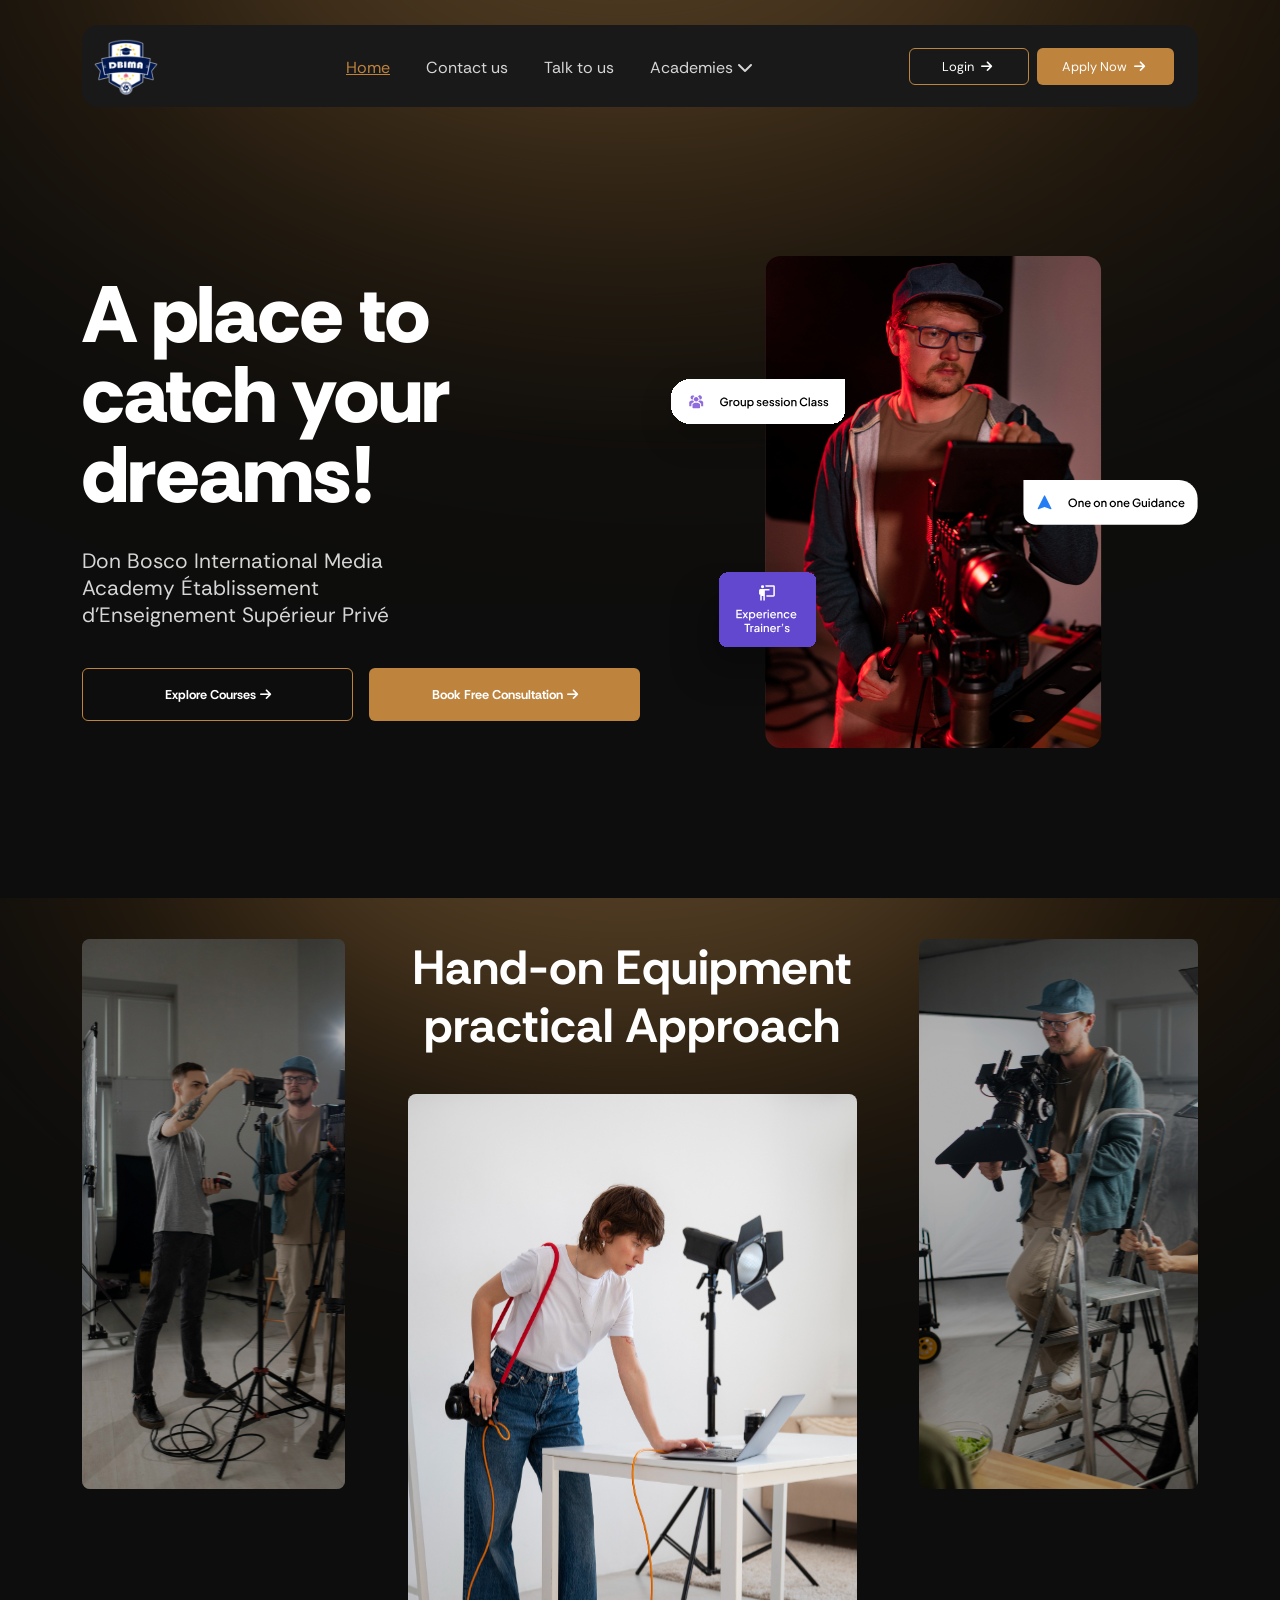
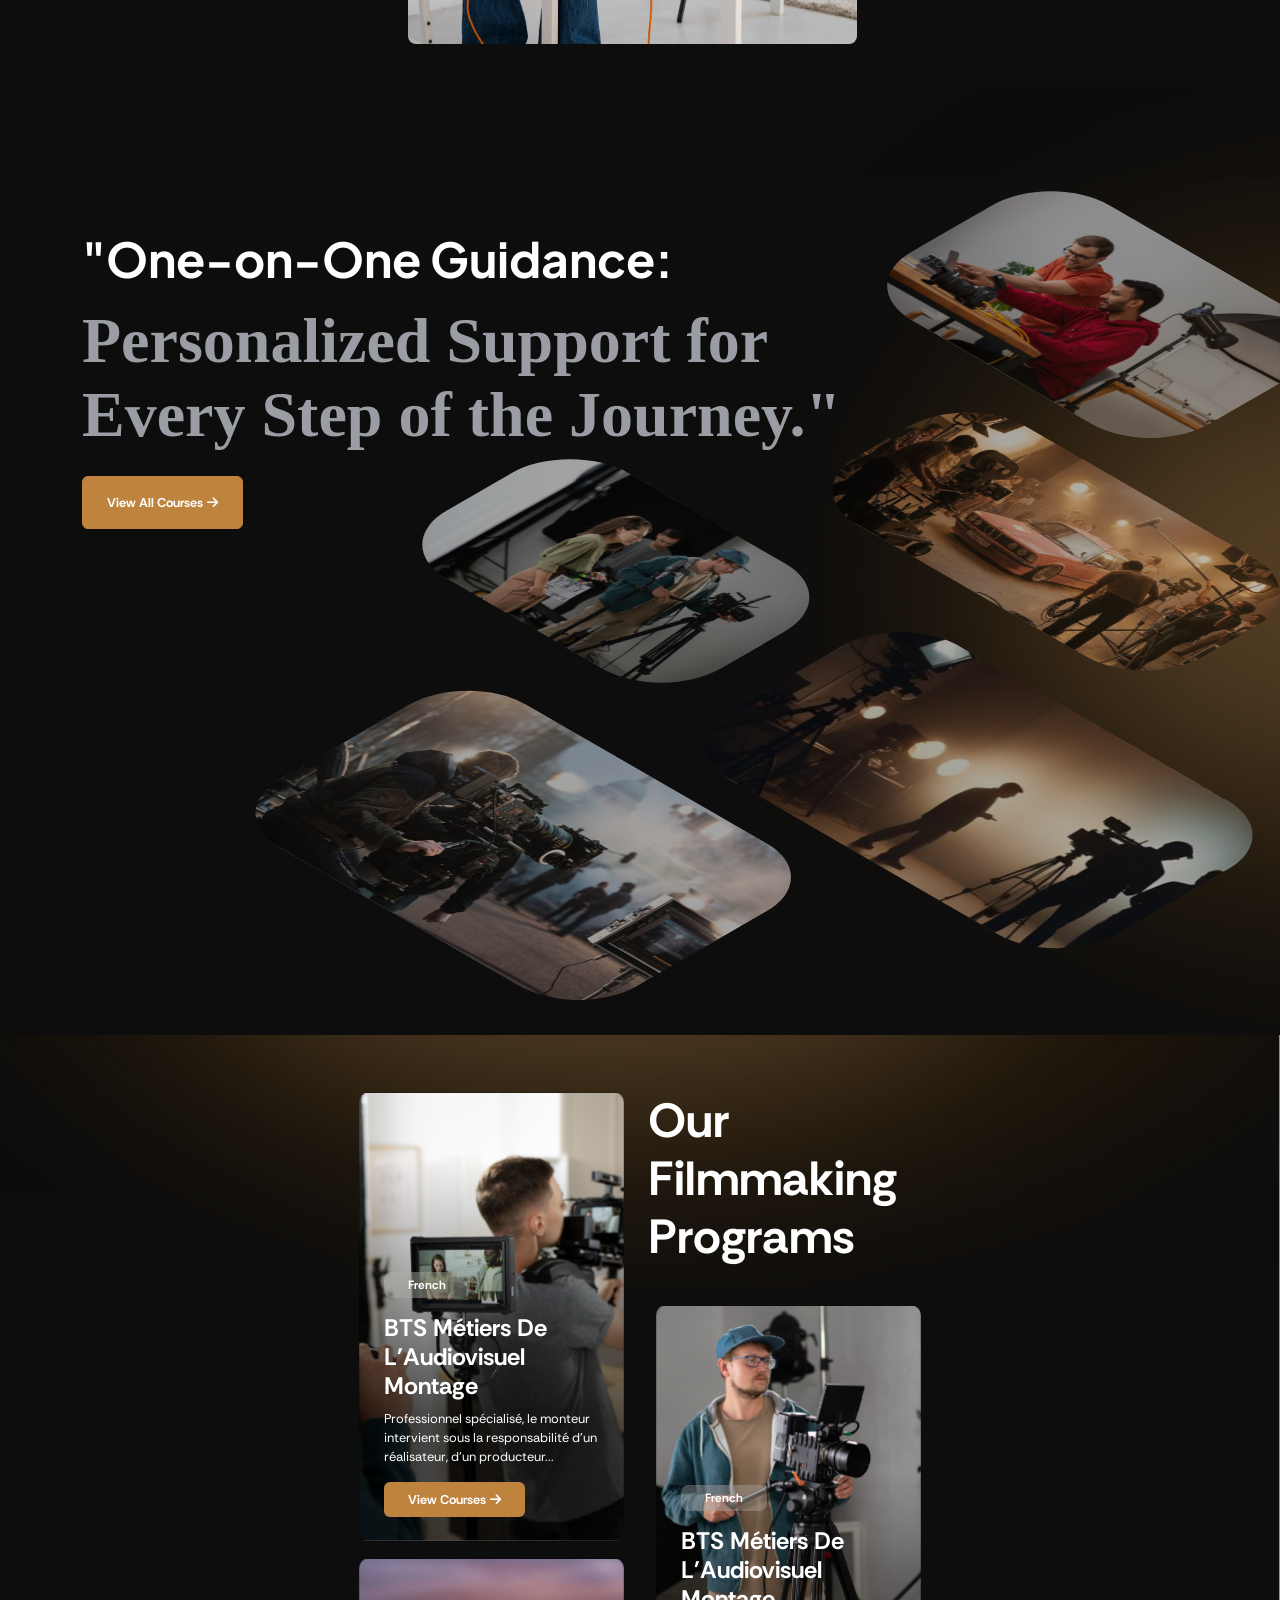
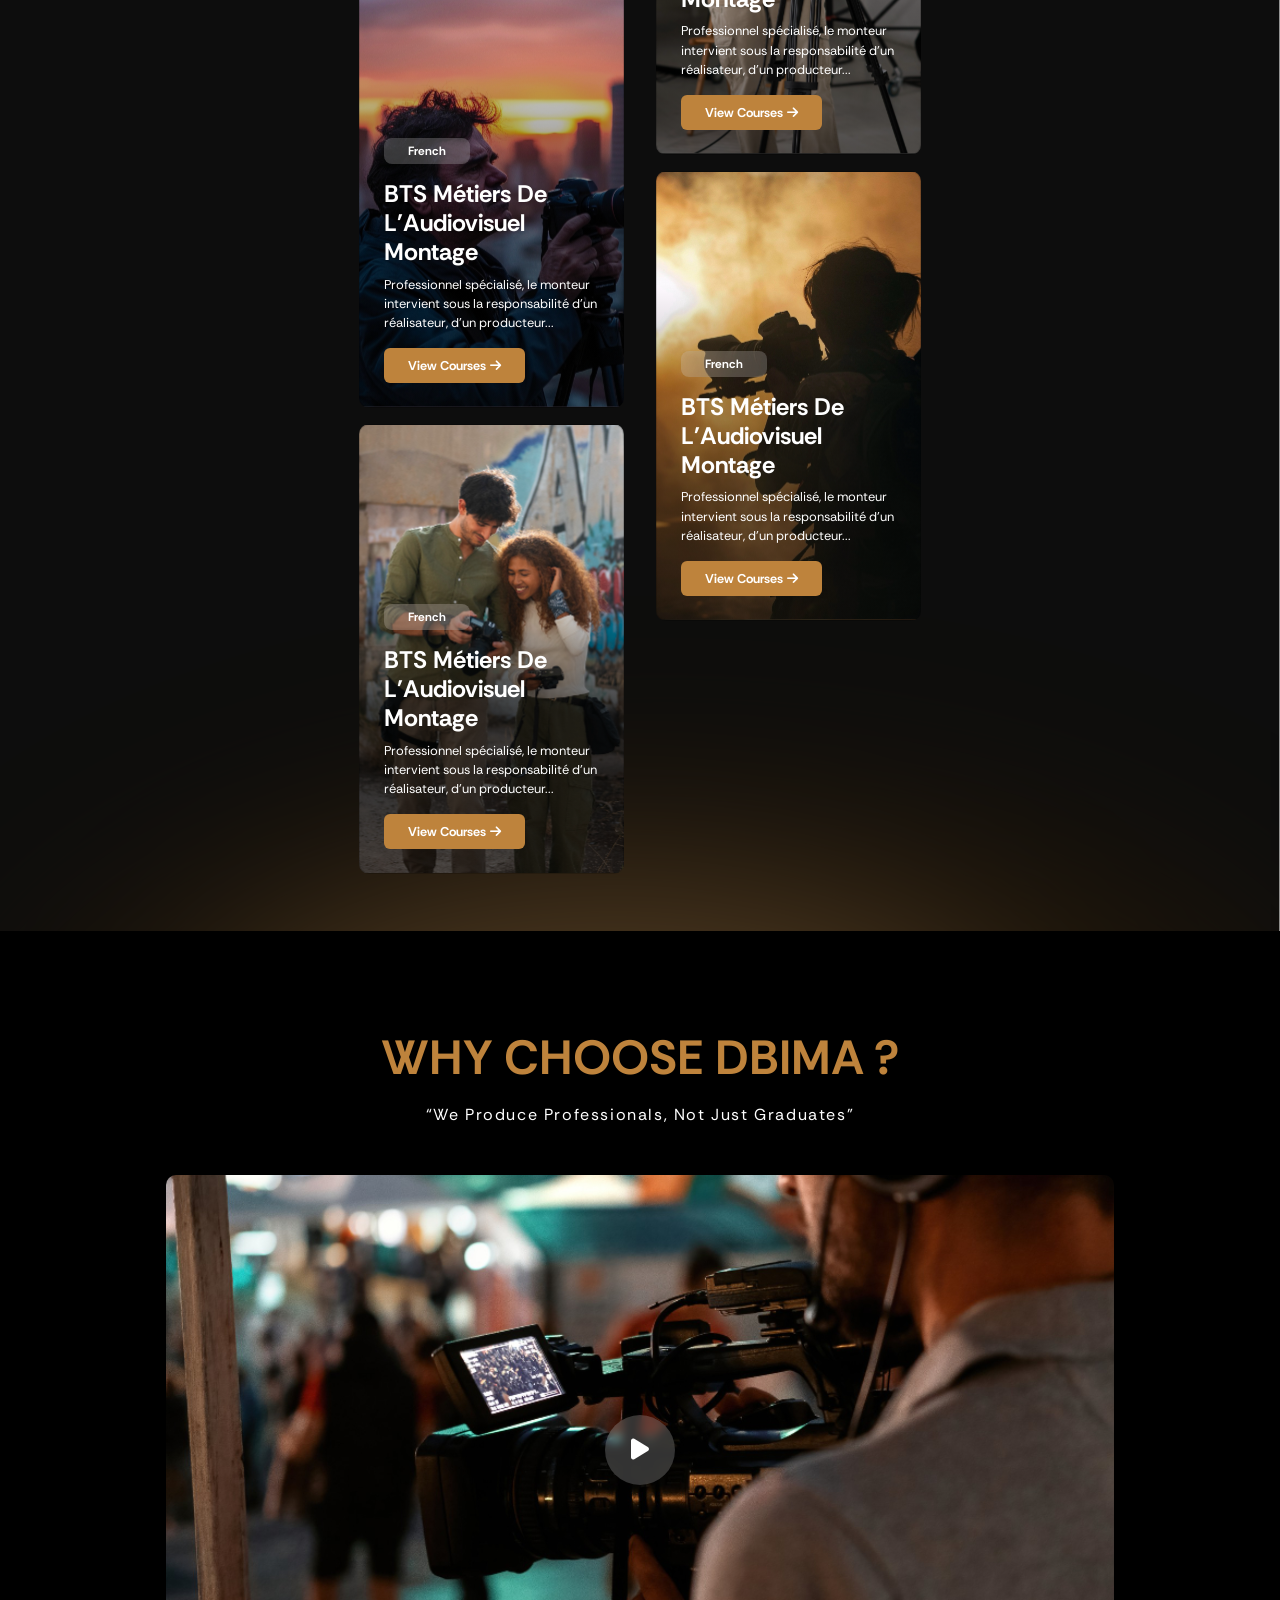
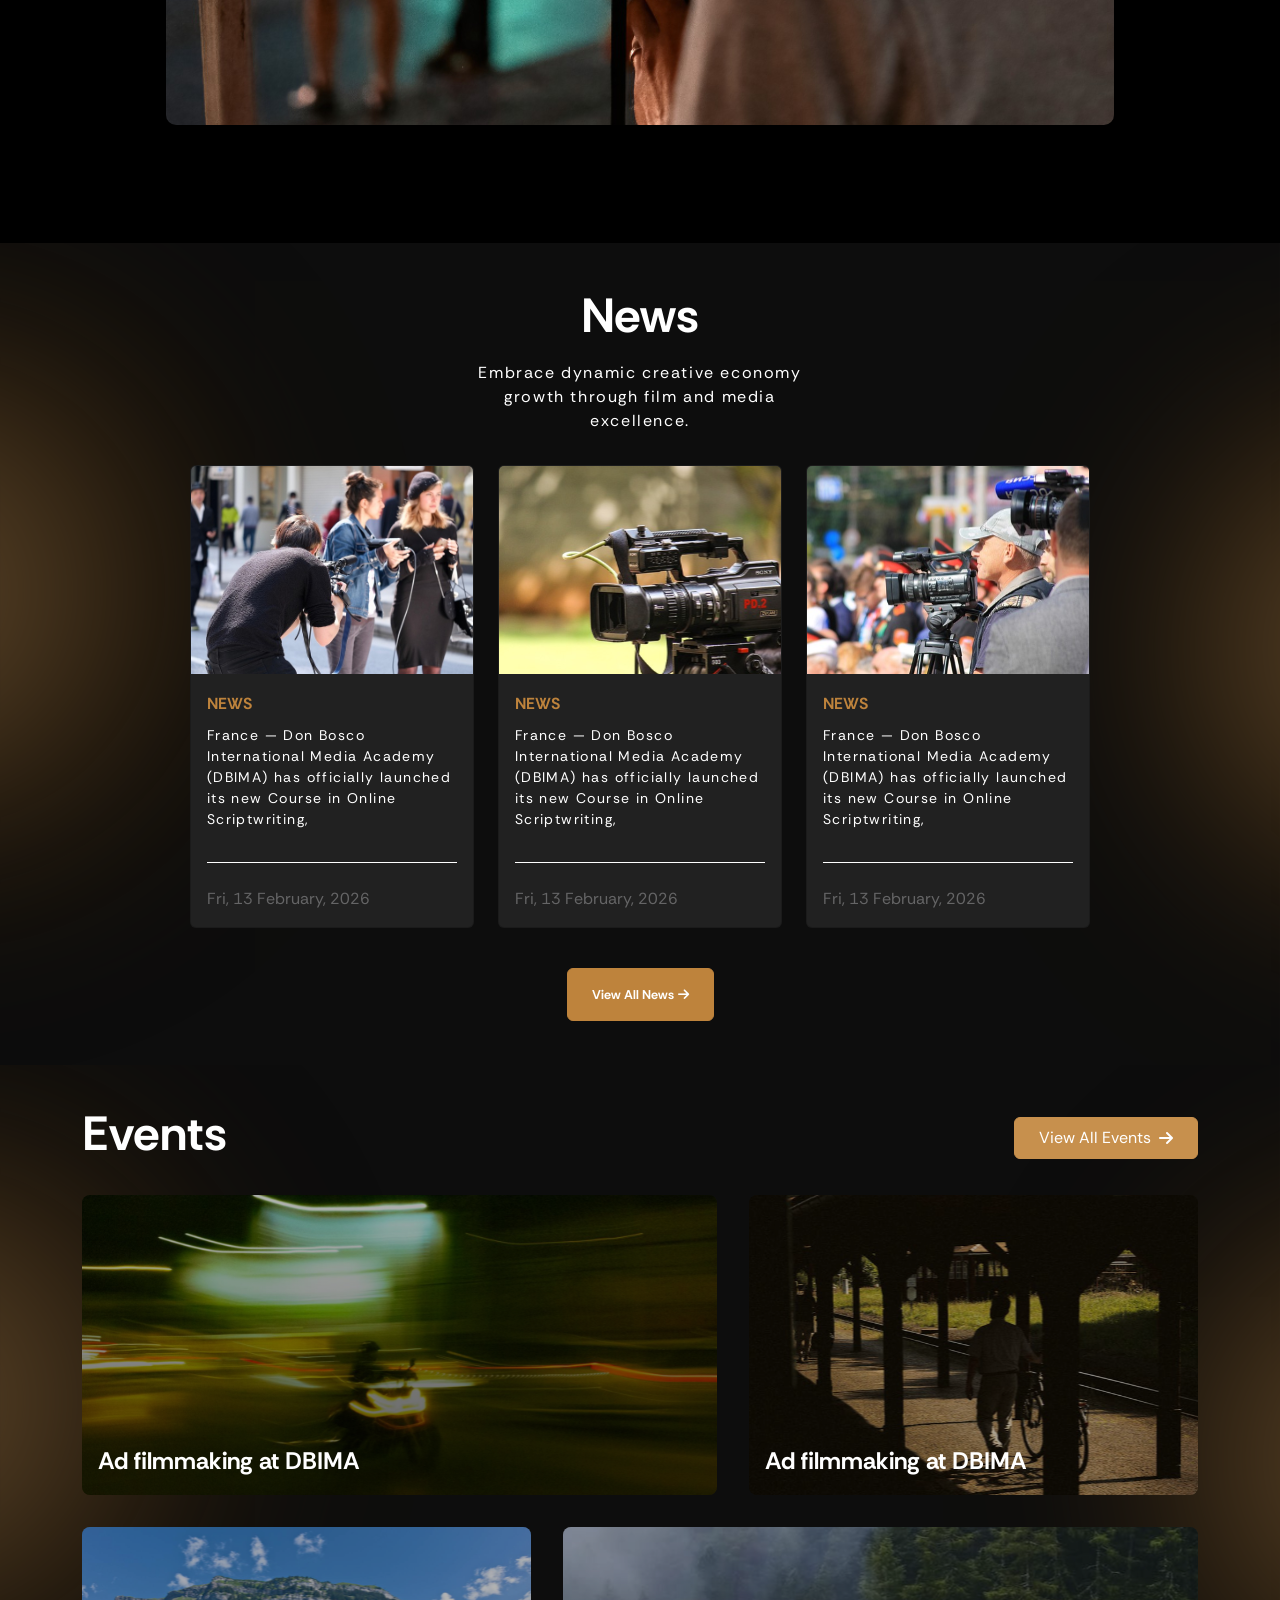
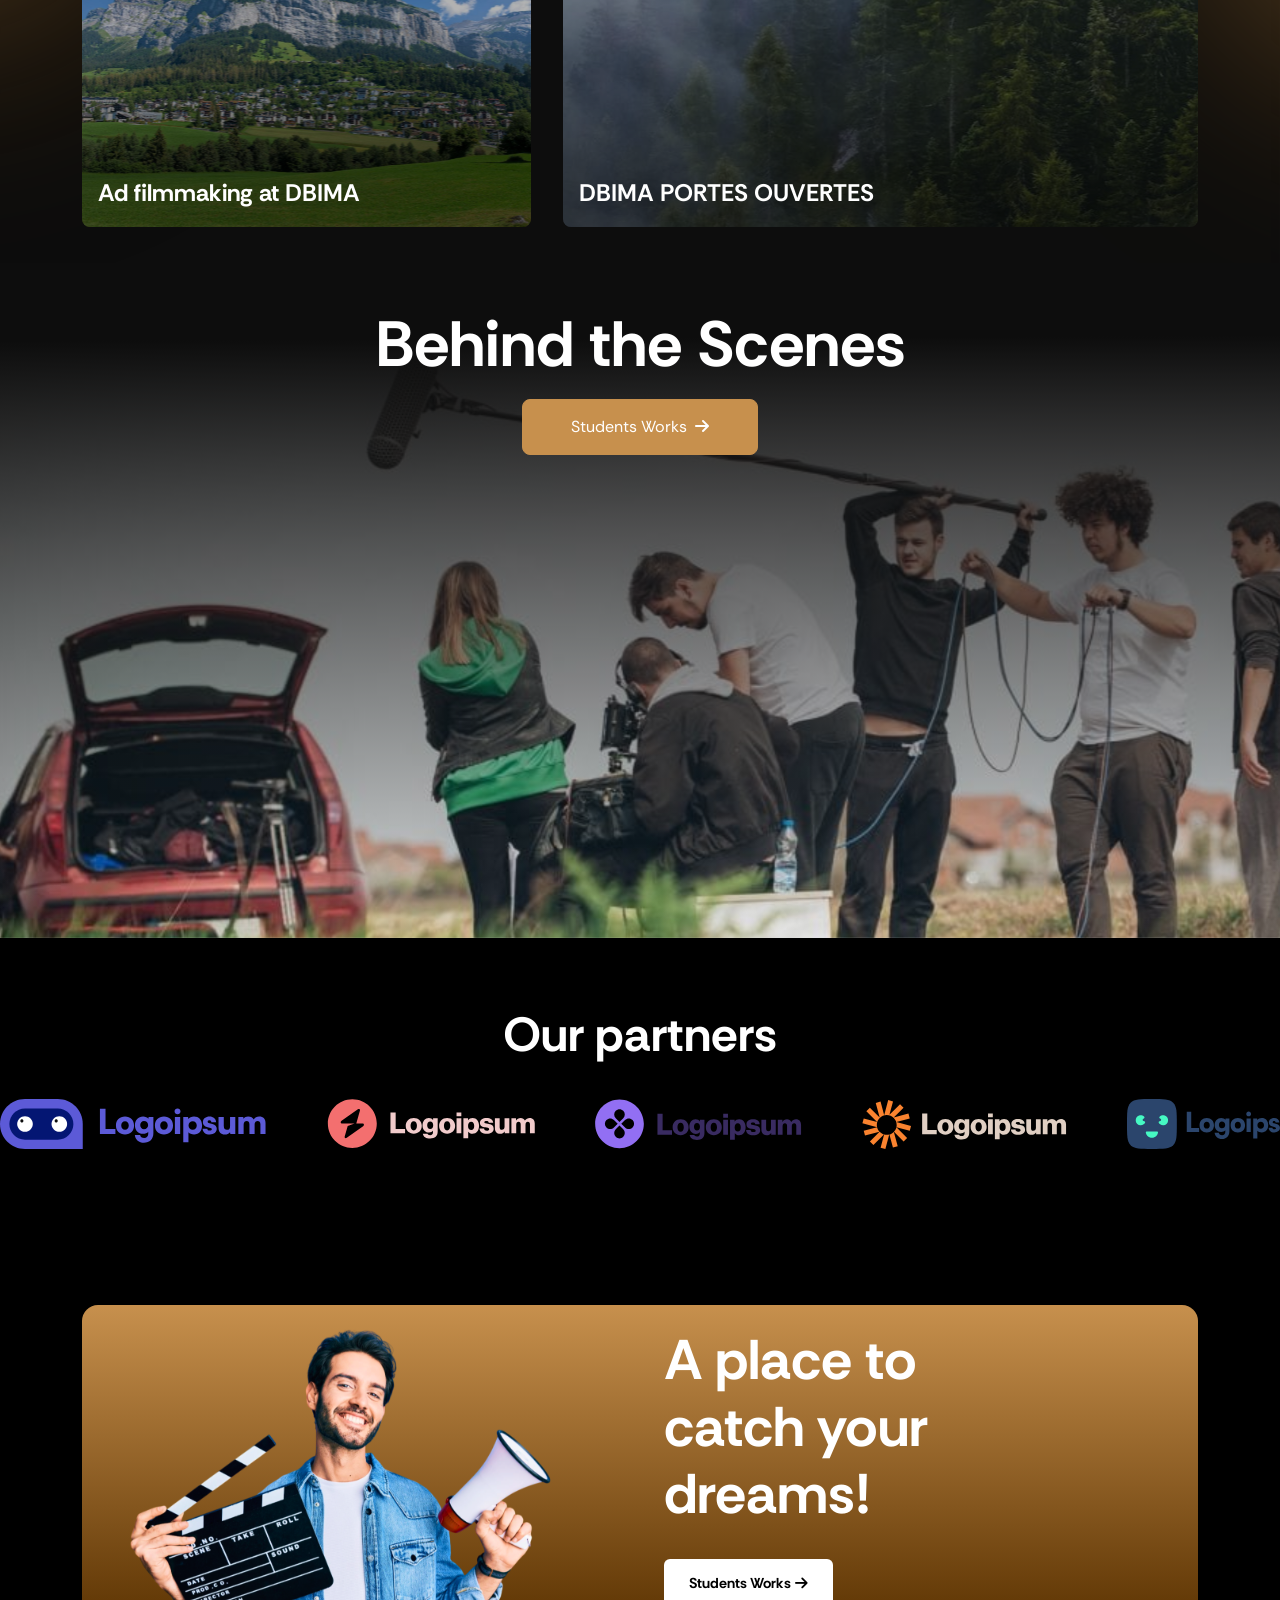
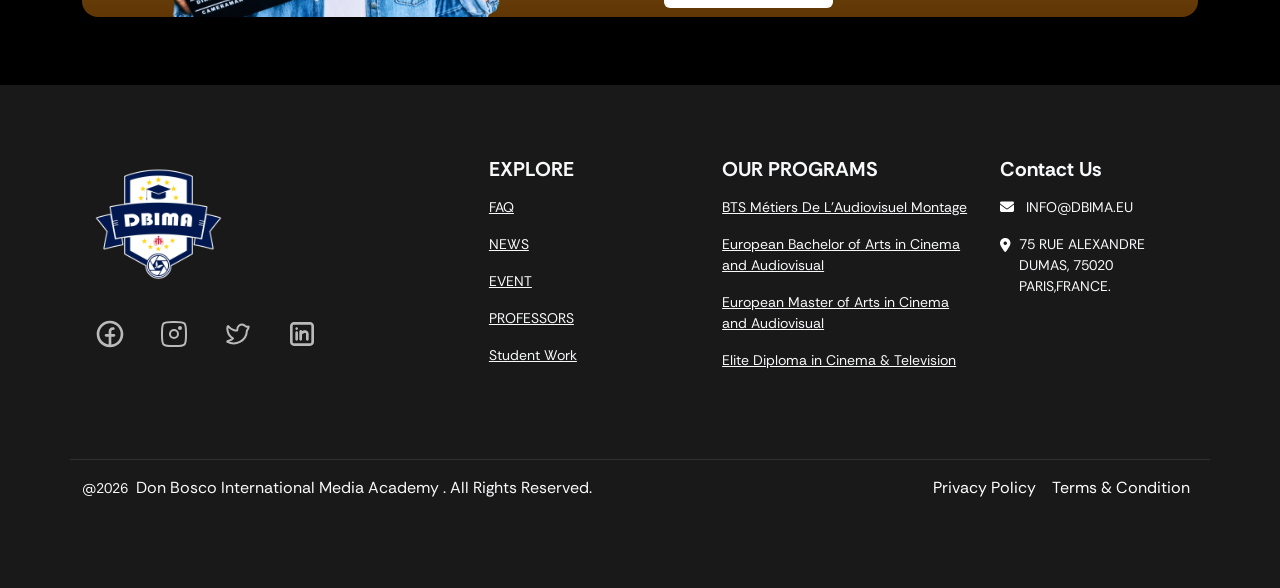
==== index.html @ 33b66181 "first commit" ====
<!DOCTYPE html>
<html lang="en">

    <head>
        <meta charset="UTF-8" />
        <meta name="viewport" content="width=device-width, initial-scale=1" />
        <title>Dbima</title>
        <link rel="stylesheet" href="style.css">
        <link href="assets/css/bootstrap/bootstrap.min.css" rel="stylesheet" />
        <link href="assets/css/fontawesome/css/all.min.css" rel="stylesheet" />
        <link
            href="https://fonts.googleapis.com/css2?family=Allura&display=swap"
            rel="stylesheet">
        <link
            href="https://fonts.googleapis.com/css2?family=Plus+Jakarta+Sans:wght@400;700;800&display=swap"
            rel="stylesheet">
        <link
            href="https://fonts.googleapis.com/css2?family=Rethink+Sans:wght@400;500;600;700;800&display=swap"
            rel="stylesheet">
        <link rel="shortcut icon" href="logo.svg" type="image/logo.svg">
    </head>
    <body>
        <!-- header -->
        <header>
            <div class="container">
                <div id="navbar-placeholder"></div>
                <div id="menu-placeholder"></div>
            </div>
            <!-- hero banner -->
            <section class="hero_banner container pt-2">
                <div
                    class="d-flex flex-column  flex-wrap flex-lg-row mt-4 mt-lg-0 pt-3">
                    <div
                        class="col-xl-6 d-flex flex-column col-12 py-xl-5 align-self-center">

                        <div class="py-xl-5 my-xl-5">
                            <h1 class="col-12 text-white"
                                style="font-weight: 1000;font-style: ExtraBold;">
                                A place to catch your dreams!</h1>
                            <p
                                class="mt-3 py-3 para_tag col-xxl-9 col-xl-8 col-lg-10 col-10"
                                style="line-height: normal;  color: rgb(214, 214, 214);">Don
                                Bosco
                                International Media Academy Établissement
                                d'Enseignement Supérieur Privé</p>

                            <div class="col-xxl-9">
                                <div
                                    class="pt-sm-2 col-xl-8 mt-3 d-flex flex-column flex-sm-row mb-sm-2 buttons">
                                    <a href class="w-100">
                                        <button
                                            class="btn explore_courses_btn rounded-2 px-sm-4 fw-bold my-2 my-sm-0 py-3">
                                            Explore Courses<i
                                                class="fa-solid fa-arrow-right ms-1"></i>
                                        </button>
                                    </a>
                                    <a href class="ms-sm-3 w-100">
                                        <button
                                            class="btn consultation_btn rounded-2 px-sm-4 fw-bold my-2 my-sm-0 py-3">
                                            Book Free Consultation<i
                                                class="fa-solid fa-arrow-right ms-1"></i>
                                        </button>
                                    </a>
                                </div>
                            </div>

                        </div>
                    </div>
                    <div
                        class="col-xxl-6 col-xl-6 col-md-8 mx-auto mt-5 my-xl-0 align-self-center">
                        <img src="assets/images/home/img-1.svg" alt
                            class="img-fluid">
                    </div>
                </div>
            </section>
            <!-- hero banner -->
        </header>
        <!-- header -->
        <main>
            <!-- equipment -->
            <section class="equipment">
                <div class="container py-sm-3 py-2">

                    <div
                        class="d-flex flex-wrap flex-column flex-sm-row align-items-start equipment_lists">
                        <!-- Project 1 -->
                        <div
                            class="col-lg-3 col-md-9 col-12 pe-lg-3 my-23my-lg-0 mb-auto">
                            <span
                                class="boxOne box mx-auto d-flex rounded-3 text-decoration-none">
                                <div
                                    class="text-white mt-auto h-100 p-2 p-sm-3 rounded-3 col-12 mx-auto d-flex flex-column align-items-start">

                                </div>
                            </span>
                        </div>

                        <!-- Project 2 -->
                        <div
                            class="col-lg-5 mx-auto col-md-9 col-12 pe-lg-3 my-3 my-lg-0 mt-auto">
                            <div class="pb-4 mt-4 mt-lg-0">
                                <h2
                                    class="fw-bold mb-0 text-white text-center pb-3 mt-lg-0">Hand-on
                                    Equipment practical
                                    Approach</h2>
                            </div>
                            <span
                                class="boxTwo box mx-auto d-flex rounded-3 text-decoration-none">

                            </span>
                        </div>

                        <!-- Project 3 -->
                        <div
                            class="col-lg-3 col-md-9 col-12 my-23my-lg-0 mb-auto">
                            <span
                                class="boxThree box mx-auto d-flex rounded-3 text-decoration-none">
                                <div
                                    class="text-white mt-auto h-100 p-2 p-sm-3 rounded-3 col-12 mx-auto d-flex flex-column align-items-start">

                                </div>
                            </span>
                        </div>

                    </div>
                </div>
            </section>
            <!-- equipment -->
            <!-- course -->
            <section class="course">
                <section class="division pt-2">
                    <div class="container">
                        <div
                            class="d-flex flex-column flex-wrap flex-lg-row mt-4 mt-lg-0 pt-3">
                            <div
                                class="col-xxl-9 col-lg-10 d-flex flex-column col-12 align-self-center">

                                <div class="py-xl-5 my-xl-5">
                                    <h2 class="h1 col-12 fw-bold text-white"
                                        style="font-family: Plus Jakarta Sans;font-weight: 800;font-style: ExtraBold;">
                                        "One-on-One Guidance:</h2>
                                    <p class="mt-3 para_tag fw-bold col-lg-10"
                                        style="font-family: DM Sans;line-height: normal;color: #9A9DA3;">
                                        Personalized Support for Every Step of
                                        the Journey."</p>

                                    <div class="col-xxl-9">
                                        <div
                                            class="pt-sm-2 col-xl-8 mt-3 d-flex flex-column flex-sm-row mb-sm-2 buttons">
                                            <a href class>
                                                <button
                                                    class="btn course_btn rounded-2 px-sm-4 fw-bold my-2 my-sm-0 py-3">
                                                    View All Courses<i
                                                        class="fa-solid fa-arrow-right ms-1"></i>
                                                </button>
                                            </a>
                                        </div>
                                    </div>

                                </div>
                            </div>
                        </div>
                    </div>
                </section>
            </section>
            <!-- course -->
            <!-- our programs -->
            <section class="our_programs">
                <div class="container px-0 py-4">
                    <h2 class="fw-bold text-center text-white pb-3 h2-top">Our
                        Filmmaking Programs</h2>

                    <div class="d-flex flex-column flex-xl-row">
                        <div
                            class="boxOne our_programs_box_divisions d-flex flex-lg-row pe-lg-2 flex-column flex-xl-column flex-wrap col-xl-6 align-items-end">

                            <div
                                class="my-sm-4 my-2 my-xl-2 col-xl-6 mx-xl-0 col-lg-4 col-md-6 col-sm-10 col-12 px-2 mx-auto">
                                <div
                                    class="card cardOne p-4 d-flex  flex-column justify-content-end col-lg-11 col-xl-12 text-decoration-none"
                                    href="#">
                                    <span
                                        class="small_tag px-4 py-1 my-3 fw-bold fw-bold">French</span>
                                    <h4 class="title fw-bold">BTS Métiers De
                                        L'Audiovisuel Montage</h4>
                                    <p class>
                                        Professionnel spécialisé, le monteur
                                        intervient sous la responsabilité d’un
                                        réalisateur, d’un
                                        producteur...</p>
                                    <a href class>
                                        <button
                                            class="btn course_btn rounded-2 px-sm-4 fw-bold my-2 my-sm-0 py-2">
                                            View Courses<i
                                                class="fa-solid fa-arrow-right ms-1"></i>
                                        </button>
                                    </a>
                                </div>
                            </div>

                            <div
                                class="my-sm-4 my-2 my-xl-2 col-xl-6 mx-xl-0 col-lg-4 col-md-6 col-sm-10 col-12 px-2 mx-auto">
                                <div
                                    class="card cardTwo p-4 d-flex  flex-column justify-content-end col-lg-11 col-xl-12 text-decoration-none"
                                    href="#">
                                    <span
                                        class="small_tag px-4 py-1 my-3 fw-bold fw-bold">French</span>
                                    <h4 class="title fw-bold">BTS Métiers De
                                        L'Audiovisuel Montage</h4>
                                    <p class>
                                        Professionnel spécialisé, le monteur
                                        intervient sous la responsabilité d’un
                                        réalisateur, d’un
                                        producteur...</p>
                                    <a href class>
                                        <button
                                            class="btn course_btn rounded-2 px-sm-4 fw-bold my-2 my-sm-0 py-2">
                                            View Courses<i
                                                class="fa-solid fa-arrow-right ms-1"></i>
                                        </button>
                                    </a>
                                </div>
                            </div>

                            <div
                                class="my-sm-4 my-2 my-xl-2 col-xl-6 mx-xl-0 col-lg-4 col-md-6 col-sm-10 col-12 px-2 mx-auto">
                                <div
                                    class="card cardThree p-4 d-flex  flex-column justify-content-end col-lg-11 col-xl-12 text-decoration-none"
                                    href="#">
                                    <span
                                        class="small_tag px-4 py-1 my-3 fw-bold fw-bold">French</span>
                                    <h4 class="title fw-bold">BTS Métiers De
                                        L'Audiovisuel Montage</h4>
                                    <p class>
                                        Professionnel spécialisé, le monteur
                                        intervient sous la responsabilité d’un
                                        réalisateur, d’un
                                        producteur...</p>
                                    <a href class>
                                        <button
                                            class="btn course_btn rounded-2 px-sm-4 fw-bold my-2 my-sm-0 py-2">
                                            View Courses<i
                                                class="fa-solid fa-arrow-right ms-1"></i>
                                        </button>
                                    </a>
                                </div>
                            </div>
                        </div>
                        <div
                            class="boxTwo our_programs_divisions d-flex flex-lg-row ps-lg-2 justify-content-start flex-column flex-xl-column flex-wrap col-xl-6 align-items-start">

                            <div
                                class="h2-bottom my-sm-4 my-2 my-xl-2 col-xl-6">
                                <h2 class="fw-bold text-white pb-3 ">Our
                                    Filmmaking Programs</h2>
                            </div>

                            <div
                                class="my-sm-4 my-2 my-xl-2 col-xl-6 mx-xl-0  col-md-6 col-sm-10 col-12 px-2 mx-auto">
                                <div
                                    class="card cardFour p-4 d-flex  flex-column justify-content-end col-lg-11 col-xl-12 text-decoration-none"
                                    href="#">
                                    <span
                                        class="small_tag px-4 py-1 my-3 fw-bold fw-bold">French</span>
                                    <h4 class="title fw-bold">BTS Métiers De
                                        L'Audiovisuel Montage</h4>
                                    <p class>
                                        Professionnel spécialisé, le monteur
                                        intervient sous la responsabilité d’un
                                        réalisateur, d’un
                                        producteur...</p>
                                    <a href class>
                                        <button
                                            class="btn course_btn rounded-2 px-sm-4 fw-bold my-2 my-sm-0 py-2">
                                            View Courses<i
                                                class="fa-solid fa-arrow-right ms-1"></i>
                                        </button>
                                    </a>
                                </div>
                            </div>

                            <div
                                class="my-sm-4 my-2 my-xl-2 col-xl-6 mx-xl-0  col-md-6 col-sm-10 col-12 px-2 mx-auto">
                                <div
                                    class="card cardFive p-4 d-flex  flex-column justify-content-end col-lg-11 col-xl-12 text-decoration-none"
                                    href="#">
                                    <span
                                        class="small_tag px-4 py-1 my-3 fw-bold fw-bold">French</span>
                                    <h4 class="title fw-bold">BTS Métiers De
                                        L'Audiovisuel Montage</h4>
                                    <p class>
                                        Professionnel spécialisé, le monteur
                                        intervient sous la responsabilité d’un
                                        réalisateur, d’un
                                        producteur...</p>
                                    <a href class>
                                        <button
                                            class="btn course_btn rounded-2 px-sm-4 fw-bold my-2 my-sm-0 py-2">
                                            View Courses<i
                                                class="fa-solid fa-arrow-right ms-1"></i>
                                        </button>
                                    </a>
                                </div>
                            </div>
                        </div>
                    </div>
                </div>
            </section>
            <!-- our programs -->
            <!-- video -->
            <section class="video_section">
                <div class="py-4">
                    <div class="container py-lg-4 py-2">

                        <h2 class="text-center fw-bold mb-3"
                            style="color:var(--caramel);">
                            WHY CHOOSE DBIMA ?
                        </h2>
                        <p class="text-center text-white mb-4 pb-md-4 mx-auto">
                            “We Produce Professionals, Not Just Graduates”
                        </p>
                        <div class="video mx-auto">
                            <div class="video_box">
                                <video id="myVideo"
                                    poster="assets/images/home/video-thumbnail.svg">
                                    <source src type="video/mp4">
                                </video>

                                <button class="play_btn" onclick="playVideo()">
                                    <i class="fa-solid fa-play"></i>
                                </button>
                            </div>
                            <script>
                            function playVideo() {
                                const video = document.getElementById("myVideo");
                                const btn = document.querySelector(".play_btn");

                                video.play();
                                btn.style.display = "none";
                            }
                        </script>
                        </div>

                    </div>
                </div>
            </section>
            <!-- video -->
            <!-- news -->
            <section class="news_section">
                <div class="py-4">
                    <div class="container">

                        <h2 class="text-center fw-bold mb-3 text-white ">
                            News
                        </h2>
                        <p class="text-center text-white col-xl-4 mx-auto">
                            Embrace dynamic creative economy
                            growth through film and media excellence.
                        </p>
                        <div class="news row container mx-auto mt-2">

                            <!-- card -->
                            <div
                                class="col-xl-4 col-md-6 col-12 mx-auto mx-xl-0 my-3">
                                <a class="card text-decoration-none" href="#">

                                    <img src="assets/images/home/img-10.svg"
                                        class="news-img img-fluid mb-3"
                                        alt="Blog image">

                                    <h4 class="news-title fw-bold px-3 pt-1">
                                        NEWS
                                    </h4>
                                    <p class="description px-3 pt-1">France —
                                        Don Bosco International Media Academy
                                        (DBIMA)
                                        has officially
                                        launched its
                                        new Course in Online
                                        Scriptwriting,</p>
                                    <span class="px-3">
                                        <hr
                                            class="border-white opacity-100 px-3 pt-1">
                                    </span>
                                    <span class="px-3 pt-1 pb-3"
                                        style="color: #656566;">
                                        Fri, 13 February, 2026
                                    </span>

                                </a>
                            </div>

                            <!-- card -->
                            <div
                                class="col-xl-4 col-md-6 col-12 mx-auto mx-xl-0 my-3">
                                <a class="card text-decoration-none" href="#">

                                    <img src="assets/images/home/img-11.svg"
                                        class="news-img img-fluid mb-3"
                                        alt="Blog image">

                                    <h4 class="news-title fw-bold px-3 pt-1">
                                        NEWS
                                    </h4>
                                    <p class="description px-3 pt-1">France —
                                        Don Bosco International Media Academy
                                        (DBIMA)
                                        has officially
                                        launched its
                                        new Course in Online
                                        Scriptwriting,</p>
                                    <span class="px-3">
                                        <hr
                                            class="border-white opacity-100 px-3 pt-1">
                                    </span>
                                    <span class="px-3 pt-1 pb-3"
                                        style="color: #656566;">
                                        Fri, 13 February, 2026
                                    </span>

                                </a>
                            </div>

                            <!-- card -->
                            <div
                                class="col-xl-4 col-md-6 col-12 mx-auto mx-xl-0 my-3">
                                <a class="card text-decoration-none" href="#">

                                    <img src="assets/images/home/img-12.svg"
                                        class="news-img img-fluid mb-3"
                                        alt="Blog image">

                                    <h4 class="news-title fw-bold px-3 pt-1">
                                        NEWS
                                    </h4>
                                    <p class="description px-3 pt-1">France —
                                        Don Bosco International Media Academy
                                        (DBIMA)
                                        has officially
                                        launched its
                                        new Course in Online
                                        Scriptwriting,</p>
                                    <span class="px-3">
                                        <hr
                                            class="border-white opacity-100 px-3 pt-1">
                                    </span>
                                    <span class="px-3 pt-1 pb-3"
                                        style="color: #656566;">
                                        Fri, 13 February, 2026
                                    </span>

                                </a>
                            </div>

                        </div>

                        <div class="d-flex justify-content-center mt-4 mx-auto">
                            <a href="news.html"
                                class="btn mt-3 text-decoration-none rounded-2 px-sm-4 fw-bold my-2 my-sm-0 py-3">
                                View All News<i
                                    class="fa-solid fa-arrow-right ms-1"></i>
                            </a>
                        </div>

                    </div>
                </div>
            </section>
            <!-- news -->
            <!-- events -->
            <section class="events">
                <div class="container">

                    <div
                        class="d-flex justify-content-between align-items-start pt-3 flex-column flex-sm-row mb-3">
                        <div class="text-box">
                            <h2 class="fw-bold mb-0 text-white">Events</h2>
                        </div>
                        <a href="#" class="mt-3">
                            <button class="btn view_all_btn px-4">
                                View All Events <i
                                    class="fa-solid fa-arrow-right ms-2"></i>
                            </button>
                        </a>
                    </div>

                    <div
                        class="d-flex flex-wrap flex-column flex-sm-row align-items-center events_lists">
                        <!-- Event 1 -->
                        <div
                            class="col-lg-7 col-md-9 col-11 pe-lg-3 my-sm-3 my-2">
                            <a href
                                class="eventOne box mx-auto d-flex rounded-3 text-decoration-none">
                                <div
                                    class="text-white mt-auto h-100 p-2 p-sm-3 rounded-3 col-12 mx-auto d-flex flex-column align-items-start">
                                    <p class="fw-bold col-md-11 mt-auto">
                                        Ad filmmaking at DBIMA
                                    </p>
                                </div>
                            </a>
                        </div>

                        <!-- Event 2 -->
                        <div
                            class="col-lg-5 col-md-9 col-11 ps-lg-3 my-sm-3 my-2">
                            <a href
                                class="eventTwo box mx-auto d-flex rounded-3 text-decoration-none">
                                <div
                                    class="text-white mt-auto h-100 p-2 p-sm-3 rounded-3 col-12 mx-auto d-flex flex-column align-items-start">
                                    <p class="fw-bold col-md-11 mt-auto">
                                        Ad filmmaking at DBIMA
                                    </p>
                                </div>
                            </a>
                        </div>

                        <!-- Event 3 -->
                        <div
                            class="col-lg-5 col-md-9 col-11 pe-lg-3 my-sm-3 my-2">
                            <a href
                                class="eventThree box mx-auto d-flex rounded-3 text-decoration-none">
                                <div
                                    class="text-white mt-auto h-100 p-2 p-sm-3 rounded-3 col-12 mx-auto d-flex flex-column align-items-start">
                                    <p class="fw-bold col-md-11 mt-auto">
                                        Ad filmmaking at DBIMA
                                    </p>
                                </div>
                            </a>
                        </div>

                        <!-- Event 4 -->
                        <div
                            class="col-lg-7 col-md-9 col-11 ps-lg-3 my-sm-3 my-2">
                            <a href
                                class="eventFour box mx-auto d-flex rounded-3 text-decoration-none">
                                <div
                                    class="text-white mt-auto h-100 p-2 p-sm-3 rounded-3 col-12 mx-auto d-flex flex-column align-items-start">
                                    <p class="fw-bold col-md-11 mt-auto">
                                        DBIMA PORTES OUVERTES
                                    </p>
                                </div>
                            </a>
                        </div>

                    </div>
                </div>
            </section>
            <!-- events -->
            <!-- behind the scenes -->
            <section class="behind_the_scenes" style="background-color: black;">
                <div class="container px-0 py-4">
                    <h2
                        class="fw-bold text-white text-center pb-3 mb-sm-0 mb-2">Behind
                        the Scenes</h2>

                    <div class="text-center mb-md-3 mb-sm-0">
                        <a href="services.html"
                            class="btn rounded-3 px-5">Students Works<i
                                class="fa-solid fa-arrow-right ms-2"></i></a>
                    </div>
                </div>
            </section>
            <!-- behind the scenes -->
            <!-- our_partners -->
            <section class="our_partners_section">
                <div class="py-4">
                    <div class="py-lg-4 py-2">

                        <h2 class="text-center fw-bold mb-3 text-white">
                            Our partners
                        </h2>
                        <div class="mt-3">
                            <!-- marquee -->
                            <div class="logo_marquee">
                                <div class="logo_track">

                                    <img src="assets/images/home/partner-1.svg"
                                        alt>
                                    <img src="assets/images/home/partner-2.svg"
                                        alt>
                                    <img src="assets/images/home/partner-3.svg"
                                        alt>
                                    <img src="assets/images/home/partner-4.svg"
                                        alt>
                                    <img src="assets/images/home/partner-5.svg"
                                        alt>

                                    <!-- repeat -->
                                    <img src="assets/images/home/partner-1.svg"
                                        alt>
                                    <img src="assets/images/home/partner-2.svg"
                                        alt>
                                    <img src="assets/images/home/partner-3.svg"
                                        alt>
                                    <img src="assets/images/home/partner-4.svg"
                                        alt>
                                    <img src="assets/images/home/partner-5.svg"
                                        alt>

                                </div>
                            </div>
                        </div>
                    </div>

                </div>
            </section>
            <!-- our_partners -->
            <!-- adbanner -->
            <section class="adbanner" style="background-color: black;">
                <div class="container py-5 ">

                    <div
                        class="d-flex division flex-wrap flex-lg-row flex-column-reverse justify-content-between rounded-4 ps-lg-5 pt-3 pb-sm-0 pb-3">

                        <div class="col-xl-5 col-lg-5 col-7 mt-2 image-div">

                            <div class="col-12 pe-sm-4">
                                <img src="assets/images/home/img-18.svg"
                                    class="img-fluid col-12" alt>
                            </div>

                        </div>
                        <div
                            class="col-xl-5 col-lg-7 col-md-10 col-11 align-self-center text-white mx-auto pt-4 pt-lg-0">
                            <h3 class="mt-1 fw-bold col-sm-10 col-12">
                                A place to catch
                                your dreams!</h3>

                            <div
                                class="pt-sm-4 mt-3 mt-lg-0 col-lg-10 col-12 flex-column flex-sm-row d-flex mb-sm-2">
                                <a href="#enqform" class>
                                    <button
                                        class="btn students_works_btn rounded-2 px-4 fw-bold my-1 my-sm-0">
                                        Students Works<i
                                            class="fa-solid fa-arrow-right ms-1"></i></button></a>
                            </div>
                        </div>

                    </div>
                </section>
                <!-- adbanner -->
            </main>
            <!-- footer -->
            <footer>
                <div id="footer-placeholder"></div>
            </footer>
            <!-- footer -->
            <script src="includes/components.js"></script>
            <script src="index.js"></script>
            <script src="assets/js/bootstrap/bootstrap.bundle.js"></script>

        </body>

    </html>
---- style.css ----
* {
  margin: 0%;
  padding: 0%;
  box-sizing: border-box;
  font-family: "Rethink Sans", sans-serif;
  box-sizing: border-box;
}

::-webkit-scrollbar {
  width: 8px;
}

::-webkit-scrollbar-thumb:hover {
  background: linear-gradient(124.01deg, #481092 24.46%, #6439ff 85.27%);
}

html {
  scrollbar-color: var(--caramel) white;
}

:root {
  --caramel: #be833c;
  --white: white;
  --font-size: 18px;
}

body {
  background-color: #000000;
  color: rgb(214, 214, 214);
}

/* header */
header {
  background: url("assets/images/radiant-bg-1.svg") no-repeat center/cover;
  padding: 25px 0;
}

header nav {
  background-color: #19191a;
  margin: 1.5% auto;
}

header nav .nav-item .nav-link {
  font-size: 1rem;
  color: rgb(214, 214, 214);
  transition: all 0.2s ease;
}

header .navbar-nav {
  align-items: center;
}

header nav .nav-item .nav-link.active {
  color: var(--caramel);
  text-decoration: underline var(--caramel);
  width: fit-content;
}

header nav .login_btn {
  border-color: var(--caramel);
  color: var(--white);
  font-size: 0.8em;
  width: 100%;
}

header nav .login_btn:hover {
  background-color: var(--white);
  color: var(--caramel);
  border-color: var(--caramel);
  box-shadow: 2px 2px 15px 8px rgba(0, 0, 0, 0.147);
}

header nav .apply_now_btn {
  background-color: var(--caramel);
  color: var(--white);
  font-size: 0.8em;
}

header nav .apply_now_btn:hover {
  background-color: var(--white);
  color: var(--caramel);
  border-color: var(--caramel);
  box-shadow: 2px 2px 15px 8px rgba(0, 0, 0, 0.147);
}

.btn:active {
  transform: scale(0.99);
}

header nav .nav-item:hover .nav-link {
  width: fit-content;
  color: #c7904d;
}

@media screen and (max-width: 992px) {
  header nav .nav-item .nav-link {
    transition: none !important;
  }
}

@media screen and (max-width: 991px) {
  header .offcanvas {
    background-color: black;
  }

  header nav .login_btn {
    width: fit-content;
  }

  header .navbar-nav {
    align-items: start;
  }

  header nav .navbar-toggler:focus {
    box-shadow: 1px 4px 4px 1px #4c4c4c14 !important;
  }

  header nav .navbar-toggler:active {
    transform: scale(0.9);
  }

  header nav .close_btn {
    border: none;
    background-color: transparent;
    font-size: 35px;
    color: #c7904d;
  }

  header nav .close_btn:hover {
    border: none;
    background-color: transparent;
    font-size: 35px;
    color: #cc0000;
  }

  header nav .close_btn:active {
    transform: scale(0.9);
  }

  header nav .close_btn i {
    transition: all 0.1s linear;
  }

  header nav .close_btn i:active {
    transform: scale(0.9);
  }

  header nav .nav-item .nav-link {
    font-size: 1rem;
    font-weight: bold;
    border-radius: 0px;
    transition: all 0.2s ease;
  }

  header nav .nav-item .nav-link.active {
    color: var(--caramel);
  }

  header nav .nav-item:hover .nav-link {
    color: var(--caramel);
    width: fit-content;
  }
}

/* ===== Menu Wrapper ===== */
header .menu-wrapper {
  display: flex;
  max-width: 900px;
  margin: 50px auto;
  gap: 10px;
}

/* ===== Columns ===== */
header .menu-column {
  background: black;
  padding: 10px;
  flex: 1;
  min-width: 180px;
  border-radius: 6px;
}

header .menu-column ul {
  list-style: none;
  padding: 0;
  margin: 0;
}

/* ===== Top-level items ===== */
header #menu-top-small-screen ul li a,
header #menu-top-large-screen ul li a {
  padding: 10px;
  cursor: pointer;
  border-bottom: 1px solid #444;
  color: rgb(214, 214, 214);
  ;
}

header #menu-top-small-screen ul li a.active,
header #menu-top-small-screen ul li a:hover,
header #menu-top-large-screen ul li a.active,
header #menu-top-large-screen ul li a:hover {
  font-weight: bold;
  color: var(--white);
  background: #b58448;
}

header #menu-top-small-screen ul li.active,
header #menu-top-small-screen ul li:hover,
header #menu-top-large-screen ul li.active,
header #menu-top-large-screen ul li:hover {
  font-weight: bold;
  color: var(--white);
  background: #b58448;
}

/* ===== Sub-level items ===== */
header #menu-sub-small-screen ul li,
header #menu-sub-large-screen ul li {
  padding: 10px;
  cursor: pointer;
  border-bottom: 1px solid #444;
  color: rgb(214, 214, 214);
  ;
  transition:
    background 0.2s,
    color 0.2s;
}

header #menu-sub-small-screen ul li a,
header #menu-sub-large-screen ul li a {
  color: rgb(214, 214, 214);
}

header #menu-sub-small-screen ul li.active,
header #menu-sub-small-screen ul li:hover,
header #menu-sub-large-screen ul li.active,
header #menu-sub-large-screen ul li:hover {
  background: #b58448;
  color: var(--white);
}

/* ===== Content-level links ===== */
header #content-text-small-screen,
header #content-text-large-screen {
  padding: 10px;
  cursor: pointer;
  color: rgb(214, 214, 214);
  border-bottom: 1px solid #444;
}

header #content-text-small-screen:hover,
header #content-text-large-screen:hover {
  background: #b58448;
  color: var(--white);
}

header #content-text-small-screen a,
header #content-text-large-screen a {
  color: var(--white);
  text-decoration: none;
}

header #content-text-small-screen a:hover,
header #content-text-large-screen a:hover {
  color: var(--white);
}

header .back {
  cursor: pointer;
}

/* ===== Mobile below 992px ===== */
@media (max-width: 992px) {
  header .menu-wrapper {
    flex-direction: column;
  }

  header .menu-column {
    min-width: 100%;
    display: none;
    flex-direction: column;
  }

  /* Show only active column */
  header .menu-column.active {
    display: flex;
  }

  /* Show back buttons */
  header .menu-column h4 .back {
    display: inline;
  }

  header .menu-column h4 {
    display: inline;
  }
}

/* ===== Desktop above 992px ===== */
@media (min-width: 993px) {

  /* Hide back buttons on desktop */
  header .menu-column h4 .back,
  header .menu-column h4 {
    display: none !important;
  }
}

/* Initially hide the menu wrapper */
header .menu-wrapper {
  display: none;
}

header .menu-wrapper.show {
  display: flex;
  animation: fadeIn 0.3s ease-in-out;
}

@keyframes fadeIn {
  from {
    opacity: 0;
  }

  to {
    opacity: 1;
  }
}

header nav #academics .dropdown-li {
  display: none !important;
}

@media (max-width: 991px) {
  header nav .dropdown {
    width: 100%;
  }
}

@media (max-width: 992px) {
  header nav #academics.active .dropdown-li {
    display: block !important;
    height: 500px !;
  }

  header nav #academics.active #menu-wrapper-small-screen {
    display: block !important;
  }

  header #menu-wrapper-large-screen {
    display: none !important;
  }
}

/* hero-banner */
header h1 {
  font-size: 5em;
  line-height: 1;
}

header p {
  font-size: 1.3em;
}

header .buttons {
  width: 100%;
}

header .explore_courses_btn {
  border-color: var(--caramel);
  color: var(--white);
  font-size: 0.8em;
  width: 100%;
}

header .explore_courses_btn:hover {
  background-color: var(--white);
  color: var(--caramel);
  border-color: var(--caramel);
  box-shadow: 2px 2px 15px 8px rgba(0, 0, 0, 0.147);
}

header .consultation_btn {
  background-color: var(--caramel);
  color: var(--white);
  font-size: 0.8em;
  width: 100%;
}

header .consultation_btn:hover {
  background-color: var(--white);
  color: var(--caramel);
  border-color: var(--caramel);
  box-shadow: 2px 2px 15px 8px rgba(0, 0, 0, 0.147);
}

@media screen and (max-width: 1200px) {
  header h1 {
    font-size: 3.9em;
  }
}

@media screen and (max-width: 992px) {
  header h1 {
    font-size: 3em;
  }
}

@media screen and (max-width: 991px) {
  header .explore_courses_btn {
    font-size: 0.8em;
  }

  header .consultation_btn {
    font-size: 0.8em;
  }

  header h1 {
    font-size: 4em;
  }
}

@media screen and (max-width: 576px) {
  header .explore_courses_btn {
    width: 100%;
  }

  header .consultation_btn {
    width: 100%;
  }

  header h1 {
    font-size: 3.5em;
  }

  header p {
    font-size: 1.15em;
  }
}

@media screen and (max-width: 575px) {
  header .buttons {
    width: fit-content;
  }
}

@media screen and (max-width: 457px) {
  header h1 {
    font-size: 2.9em;
  }

  header p {
    font-size: 1.11em;
  }
}

/* Equipment */
.equipment {
  background: url("assets/images/radiant-bg-1.svg") no-repeat center/cover;
  padding: 25px 0;
}

.equipment .equipment_lists {
  display: flex;
  flex-wrap: wrap;
  justify-content: space-between;
}

.equipment .equipment_lists .box {
  background-repeat: no-repeat;
  background-size: cover;
  transition: transform 0.2s ease-in-out;
  height: 550px;
  border-radius: 0.5rem;
  display: flex;
  flex-direction: column;
  justify-content: flex-end;
}

.equipment .equipment_lists .box:hover {
  transform: scale(1.01);
}

.equipment .equipment_lists .boxOne {
  background-image: url("assets/images/home/img-2.svg");
}

.equipment .equipment_lists .boxTwo {
  background-image: url("assets/images/home/img-3.svg");
}

.equipment .equipment_lists .boxThree {
  background-image: url("assets/images/home/img-4.svg");
}

.equipment .equipment_lists .box>div {
  background-color: rgba(0, 0, 0, 0.3);
  height: 100%;
  width: 100%;
  padding: 0.5rem 1rem;
  border-radius: 0.5rem;
  display: flex;
  flex-direction: column;
  justify-content: flex-end;
}

.equipment h2.fw-bold {
  font-size: 3rem;
}

@media screen and (max-width: 992px) {
  .equipment .equipment_lists .box {
    height: 350px;
  }

  .equipment .equipment_lists {
    justify-content: center;
  }

  .equipment h2.fw-bold {
    font-size: 2.5rem;
  }
}

@media screen and (max-width: 768px) {
  .equipment .equipment_lists .box {
    height: 300px;
  }
}

/* course */
.course {
  background: url("assets/images/radiant-bg-4.svg") no-repeat center/cover;
  padding: 25px 0;
}

.course .division {
  background: url(assets/images/home/bg-img.svg) no-repeat 100% -10%;
  background-size: cover;
  height: 100vh;
}

.course .h1 {
  font-size: 3em;
  color: white;
}

.course p {
  font-size: 4em;
  color: #9a9da3;
  line-height: normal;
  margin-top: 1rem;
}

.course .buttons {
  width: 100%;
  display: flex;
  gap: 1rem;
  flex-wrap: wrap;
}

.course .course_btn {
  background: var(--caramel);
  color: white;
  font-size: 0.8em;
  width: 100%;
  border: 1px solid var(--caramel);
  cursor: pointer;
}

.course .course_btn:hover {
  background: white;
  color: var(--caramel);
  border: 1px solid var(--caramel);
  box-shadow: 2px 2px 15px rgba(0, 0, 0, 0.15);
}

@media (max-width: 1200px) {
  .course .h1 {
    font-size: 2em;
  }

  .course p {
    font-size: 3em;
  }
}

@media (max-width: 993px) {
  .course .division {
    background: none;
    height: fit-content;
    padding: 30px 0;
  }
}

@media (max-width: 992px) {
  .course .h1 {
    font-size: 2.3em;
  }

  .course p {
    font-size: 2.6em;
  }
}

@media (max-width: 576px) {
  .course .h1 {
    font-size: 2em;
  }

  .course p {
    font-size: 2.2em;
  }

  .course .buttons {
    width: fit-content;
  }
}

@media (max-width: 457px) {
  .course .h1 {
    font-size: 1.6em;
  }

  .course p {
    font-size: 1.9em;
  }
}

/* our programs */
.our_programs {
  padding: 25px 0;
  background: url("assets/images/radiant-bg-3.svg") no-repeat center/cover;
}

.our_programs .h2-top {
  display: none;
}

.our_programs .h2-bottom h2 {
  font-size: clamp(2rem, 4vw, 3rem);
}

.our_programs .boxTwo {
  align-self: flex-start;
}

.our_programs .cardOne {
  background: url("assets/images/home/img-5.svg") no-repeat center/cover;
}

.our_programs .cardTwo {
  background: url("assets/images/home/img-7.svg") no-repeat center/cover;
}

.our_programs .cardThree {
  background: url("assets/images/home/img-9.svg") no-repeat center/cover;
}

.our_programs .cardFour {
  background: url("assets/images/home/img-6.svg") no-repeat center/cover;
}

.our_programs .cardFive {
  background: url("assets/images/home/img-8.svg") no-repeat center/cover;
}

.our_programs .card {
  height: 450px;
  width: 100%;
  border-radius: 10px;
  transition: 0.2s;
  text-align: left;
}

.our_programs .card:hover {
  transform: scale(1.01);
}

.our_programs .card p,
.our_programs .title {
  color: #fff;
}

.our_programs .title {
  font-size: clamp(1.2rem, 2vw, 1.5rem);
}

.our_programs .card p,
.our_programs .btn {
  font-size: 0.8em;
}

.our_programs .btn {
  background: var(--caramel);
  color: #fff;
  border: 0;
  cursor: pointer;
}

.our_programs .btn:hover {
  background: #fff;
  color: var(--caramel);
  box-shadow: 2px 2px 15px rgb(0 0 0 /0.15);
}

.our_programs .small_tag {
  font-size: 0.75em;
  color: #fff;
  background: #ffffff33;
  backdrop-filter: blur(24px);
  border-radius: 8px;
  width: fit-content;
}

@media (max-width: 1200px) {
  .our_programs .h2-top {
    display: block;
    font-size: clamp(2rem, 4vw, 3rem);
  }

  .our_programs .h2-bottom {
    display: none;
  }
}

@media (max-width: 992px) {
  .our_programs .boxTwo {
    align-self: normal;
  }

  .our_programs .card {
    height: 450px;
  }
}

@media (max-width: 576px) {
  .our_programs .card:hover {
    transform: scale(1);
  }
}

/* video */
.video_section .video {
  width: 85%;
}

.video_section {
  background: #000;
  padding: 50px 0 70px;
}

.video_section h2 {
  font-size: clamp(2rem, 4vw, 3rem);
}

.video_section p {
  letter-spacing: 0.1em;
}

.video_section .video_box {
  position: relative;
  width: 100%;
  max-width: 1200px;
  margin: auto;
}

.video_section .video_box video {
  width: 100%;
  height: 550px;
  object-fit: cover;
  border-radius: 10px;
  display: block;
}

.video_section .play_btn {
  position: absolute;
  inset: 50% auto auto 50%;
  transform: translate(-50%, -50%);
  width: 70px;
  height: 70px;
  border: 0;
  border-radius: 50%;
  background: rgb(255 255 255 /0.2);
  backdrop-filter: blur(5px);
  color: #fff;
  font-size: 1.5rem;
  cursor: pointer;
}

@media (max-width: 768px) {
  .video_section .video {
    width: 100%;
  }

  .video_section .video_box video {
    height: 350px;
  }
}

/* news */
.news {
  width: 85% !important;
}

.news_section {
  background: url("assets/images/radiant-bg-2.svg") no-repeat center/cover;
  padding: 20px 0;
}

.news_section h2 {
  font-size: clamp(2rem, 4vw, 3rem);
}

.news_section p {
  letter-spacing: 0.1em;
}

.news_section .card {
  background: #212121;
  overflow: hidden;
  transition: 0.2s linear;
}

.news_section .card:hover {
  transform: scale(1.01);
}

.news_section .news-img {
  width: 100%;
  max-height: 13rem;
  object-fit: cover;
}

.news_section .news-title {
  color: var(--caramel);
  font-size: 1rem;
}

.news_section .description {
  color: #fff;
  font-size: 14px;
}

.news_section .btn {
  padding: 0.7rem 1rem;
  border: 1px solid var(--caramel);
  border-radius: 0.5rem;
  background: var(--caramel);
  color: #fff;
  font-size: 0.8rem;
  cursor: pointer;
}

.news_section .btn:hover {
  background: #fff;
  color: var(--caramel);
}

.news_section .button {
  border: 0;
  background: #e9e9e9;
  color: #2b2c34;
}

.news_section .button:hover {
  color: var(--caramel);
}

@media (max-width: 768px) {
  .news {
    width: 100% !important;
  }

  .news_section .card:hover {
    transform: none;
  }
}

/* events */
.events {
  background: url("assets/images/radiant-bg-2.svg") no-repeat center/cover;
  padding: 20px 0;
}

.events .events_lists .box {
  background: no-repeat center/cover;
  transition: transform 0.2s ease-in-out;
  height: 300px;
  will-change: transform;
  border-radius: 0.5rem;
  display: flex;
  flex-direction: column;
  justify-content: flex-end;
}

.events .events_lists .box:hover {
  transform: scale(1.01);
}

.events .events_lists .eventOne {
  background-image: url("assets/images/home/img-13.svg");
}

.events .events_lists .eventTwo {
  background-image: url("assets/images/home/img-14.svg");
}

.events .events_lists .eventThree {
  background-image: url("assets/images/home/img-15.svg");
}

.events .events_lists .eventFour {
  background-image: url("assets/images/home/img-16.svg");
}

.events .events_lists .box>div {
  background-color: rgba(0, 0, 0, 0.3);
  height: 100%;
  width: 100%;
  padding: 0.5rem 1rem;
  border-radius: 0.5rem;
  display: flex;
  flex-direction: column;
  justify-content: flex-end;
}

.events .events_lists .box p {
  font-size: 1.5em;
  color: white;
  margin: 0;
}

@media screen and (max-width: 992px) {
  .events .events_lists .box {
    height: 250px;
  }

  .events .events_lists .box p {
    font-size: 1.3em;
  }

  .events .events_lists {
    justify-content: center;
  }
}

@media screen and (max-width: 768px) {
  .events .events_lists .box {
    height: 200px;
  }

  .events .events_lists .box p {
    font-size: 1.1em;
  }
}

@media screen and (max-width: 576px) {
  .events .events_lists .box {
    height: 155px;
  }

  .events .events_lists .box p {
    font-size: 0.9em;
  }
}

.events .d-flex.justify-content-between {
  align-items: center;
  flex-wrap: wrap;
}

.events h2.fw-bold {
  font-size: 3rem;
  margin: 0.25rem 0 0;
}

.events a.mt-3 {
  margin-top: 1rem !important;
}

.events .view_all_btn {
  font-size: 1rem;
  padding: 0.5rem 1.5rem;
  display: inline-flex;
  align-items: center;
  border: 1px solid #c7904d;
  background-color: #c7904d;
  color: white;
}

.events .view_all_btn:hover {
  background-color: white;
  color: #c7904d;
}

.events .text-box {
  align-self: flex-end;
}

@media (max-width: 768px) {
  .events h2.fw-bold {
    font-size: 3rem;
  }

  .events .view_all_btn {
    font-size: 0.9rem;
    padding: 0.4rem 1rem;
  }
}

@media (max-width: 576px) {
  .events .text-box {
    align-self: flex-start;
  }
}

/* behind the scenes */
.behind_the_scenes {
  height: 75vh;
  padding: 20px 0px;
  background: url("assets/images/home/img-17.svg") no-repeat center/cover;
  background-position: 25% 20%;
}

.behind_the_scenes h2 {
  font-size: 4em;
  margin-bottom: 1rem;
}

.behind_the_scenes .btn {
  font-size: 1em;
  padding: 15px;
  background: white;
  border: 1px solid #474748;
  color: black;
  cursor: pointer;
  transition: all 0.1s linear;
}

.behind_the_scenes .btn {
  background-color: #c7904d;
  border: 1px solid #c7904d;
  color: white;
}

.behind_the_scenes .btn:hover {
  background-color: white;
  border: 1px solid white;
  color: #c7904d;
}

@media screen and (max-width: 992px) {
  .behind_the_scenes h2 {
    font-size: 3.8em;
  }

  .behind_the_scenes .btn {
    padding: 14px;
  }

  .behind_the_scenes {
    height: 60vh;
    background-position: 10% 20%;
  }

  .behind_the_scenes {
    background-position: 10% 30%;
  }
}

@media screen and (max-width: 768px) {
  .behind_the_scenes h2 {
    font-size: 3em;
  }
}

@media screen and (max-width: 576px) {
  .behind_the_scenes {
    background-position: 10% 20%;
  }

  .behind_the_scenes .btn {
    padding: 12px;
  }

  .behind_the_scenes h2 {
    font-size: 2.5em;
  }
}

/* our_partners */
.our_partners_section {
  background: #000;
  padding: 20px 0;
}

.our_partners_section h2 {
  font-size: clamp(2rem, 4vw, 3rem);
}

.our_partners_section .logo_marquee {
  overflow: hidden;
  padding: 20px 0;
}

.our_partners_section .logo_track {
  display: flex;
  align-items: center;
  gap: 60px;
  animation: marquee 15s linear infinite;
}

.our_partners_section .logo_track img {
  height: 50px;
  object-fit: contain;
}

@keyframes marquee {
  from {
    transform: translateX(0);
  }

  to {
    transform: translateX(-50%);
  }
}

/* adbanner */
.adbanner {
  padding: 20px 0;
}

.adbanner .division {
  background: linear-gradient(180deg, #c7904d 0%, #5f3604 100%);
}

.adbanner .division h3 {
  font-size: 3.5em;
}

.adbanner .division p {
  font-size: 0.9em;
}

.adbanner .division button {
  font-size: 0.9em;
  padding: 12.5px;
}

.adbanner .division .students_works_btn {
  color: black;
  background-color: white;
}

.adbanner .division button:hover {
  background-color: white;
  border-color: white;
  color: #b58448;
  box-shadow: 0px 14px 34px 0px rgba(0, 0, 0, 0.767);
}

@media (max-width: 1200px) {
  .adbanner .division h3 {
    font-size: 2.5em;
  }
}

@media (max-width: 991px) {
  .adbanner .division h3 {
    font-size: 3.8em;
  }

  .adbanner .image-div {
    margin-left: auto;
  }
}

@media (max-width: 768px) {
  .adbanner .division h3 {
    font-size: 2.8em;
  }

  .adbanner .division button {
    font-size: 0.8em;
    padding: 12.5px;
  }
}

@media (max-width: 576px) {
  .adbanner .division img {
    display: none;
  }

  .adbanner .division h3 {
    font-size: 2em;
  }

  .adbanner .division p {
    font-size: 0.8em;
  }

  .adbanner .division button {
    font-size: 0.7em;
    width: 150px;
  }
}

/* footer */
footer {
  background-color: #19191a;
  padding: 20px 0;
}

footer .quick_link_division .quick_links {
  background-color: #e7f1fe;
}

footer .quick_link_division {
  background-color: white;
}

footer .quick_link_division a {
  text-decoration: underline;
  text-underline-offset: 5px;
  color: black;
  transition: all 0.2s ease;
}

footer .quick_link_division a:hover {
  transform: scale(1.011);
  color: var(--caramel);
}

footer i {
  color: var(--white);
}

footer .links {
  font-size: 14px;
  text-decoration: underline;
}

footer .pages .links a {
  color: #ffffffd1;
  transition: all 0.2s ease;
}

footer .pages .links a:hover {
  text-shadow: 3px 4px 10px #ffffffc0;
}

footer .icon img {
  transition: all 0.2s linear;
  opacity: 0.7;
}

footer .icon img:hover {
  transform: scale(1.2);
  opacity: 1;
}

footer .icon img:active {
  transform: scale(0.9);
}

footer .copyright {
  background-color: #19191a;
}

footer .copyright .links a {
  color: white;
  font-size: 16px;
}

footer .copyright .links a:hover {
  text-shadow: 3px 4px 10px #ffffffc0;
}

/* back to top button */
.back-to-top {
  display: none;
  position: fixed;
  bottom: 60px;
  right: 20px;
  background-color: var(--caramel);
  color: var(--white);
  padding: 5px 15px;
  border-radius: 16px;
  cursor: pointer;
  z-index: 1000;
  border: 1px solid var(--white);
  transition: all 0.2s ease;
}

.back-to-top:hover {
  background-color: var(--white);
  color: var(--caramel);
  border-color: var(--caramel);
}

.back-to-top:hover .icon {
  color: var(--caramel);
}

.back-to-top .icon {
  transition: all 0.2s ease;
}

@keyframes bounce {
  0% {
    transform: translateY(0);
  }

  50% {
    transform: translateY(-5px);
  }

  100% {
    transform: translateY(0);
  }
}

.back-to-top:hover .icon {
  animation: bounce 0.6s infinite alternate ease-in-out;
}

.back-to-top.show {
  display: block;
}
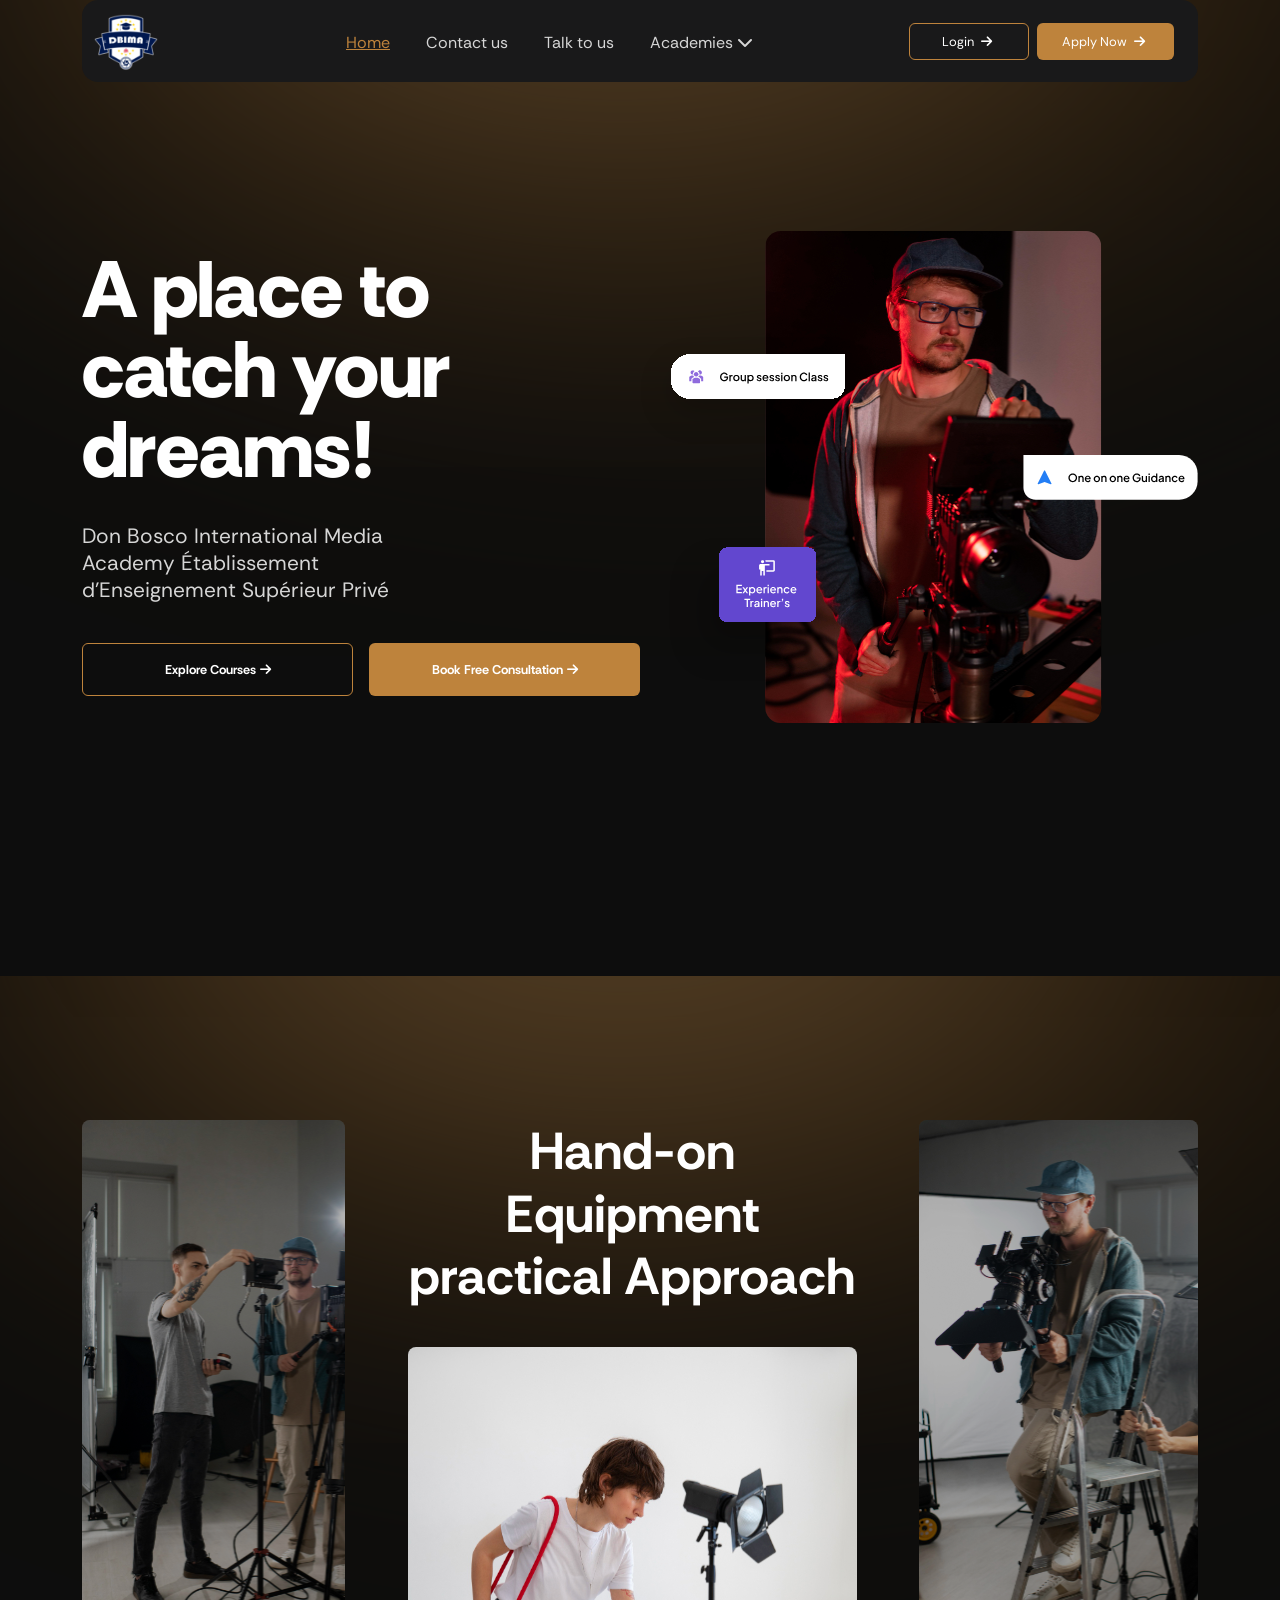
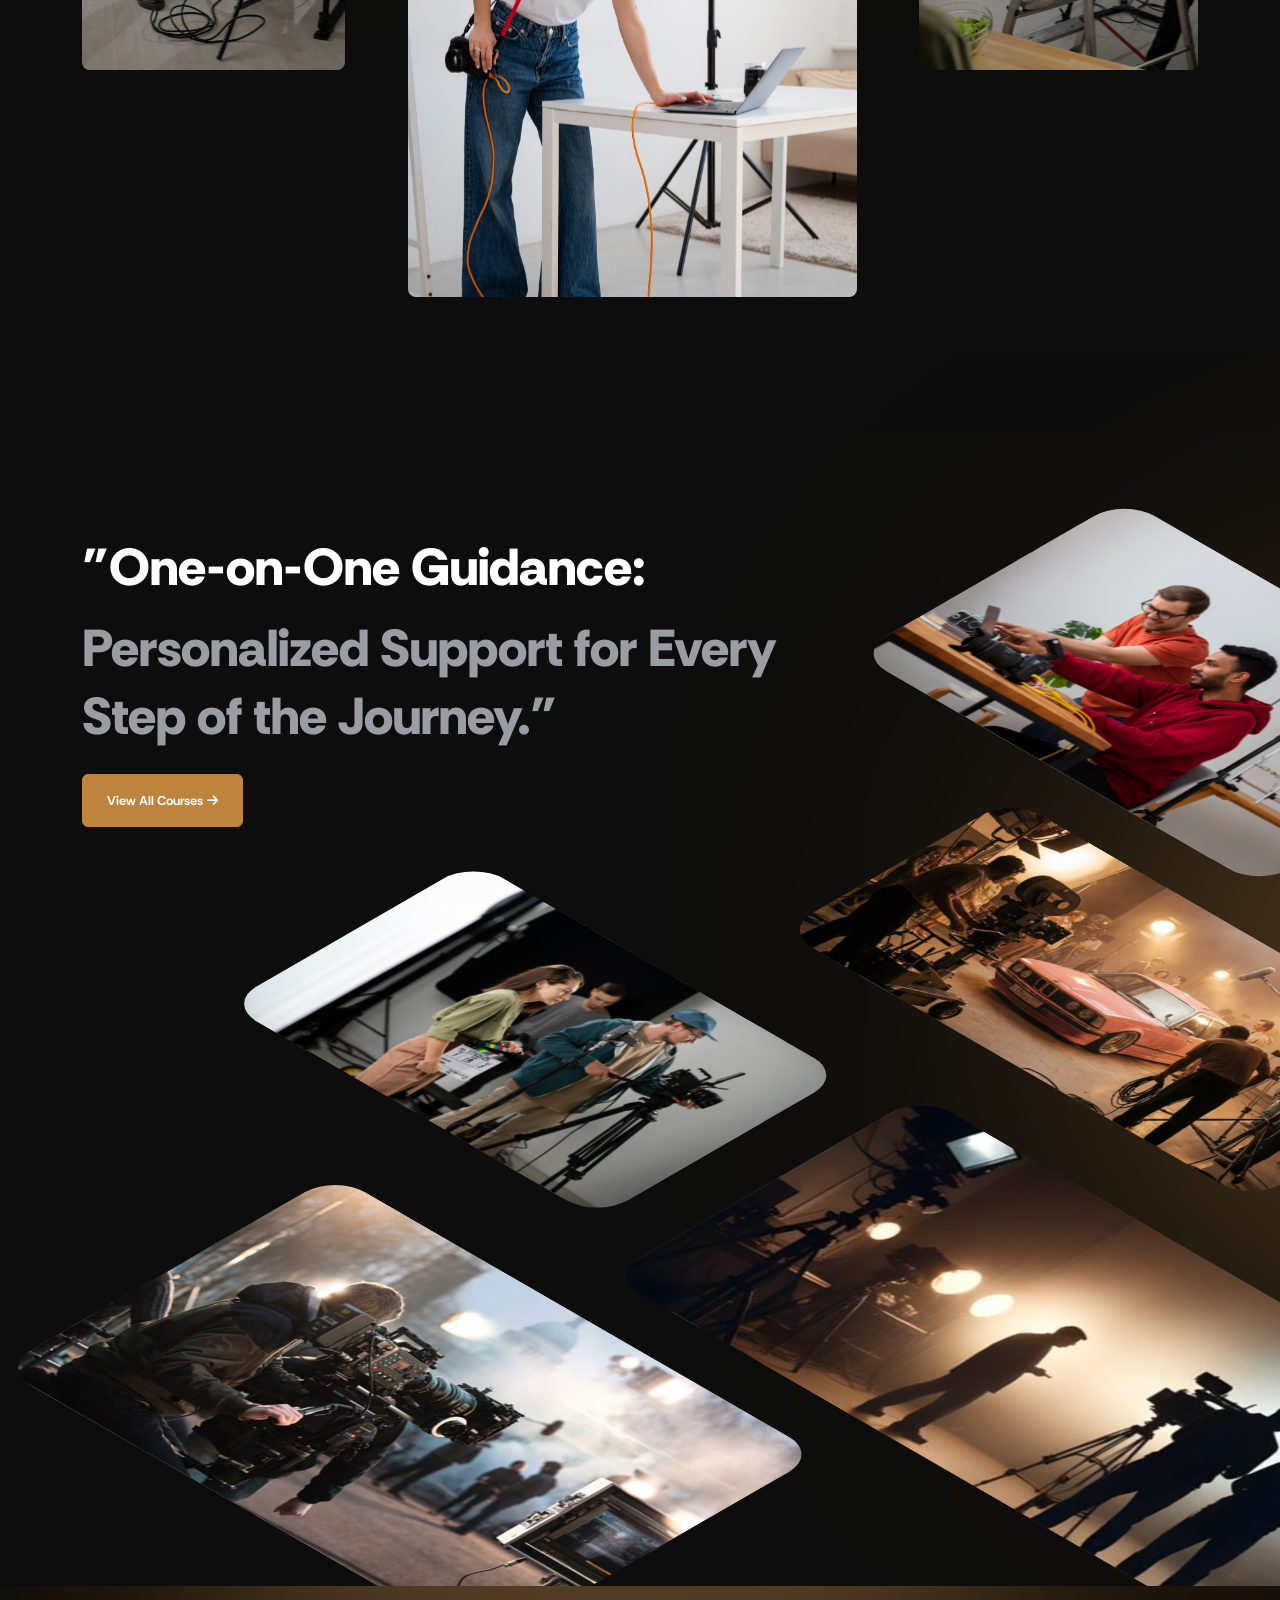
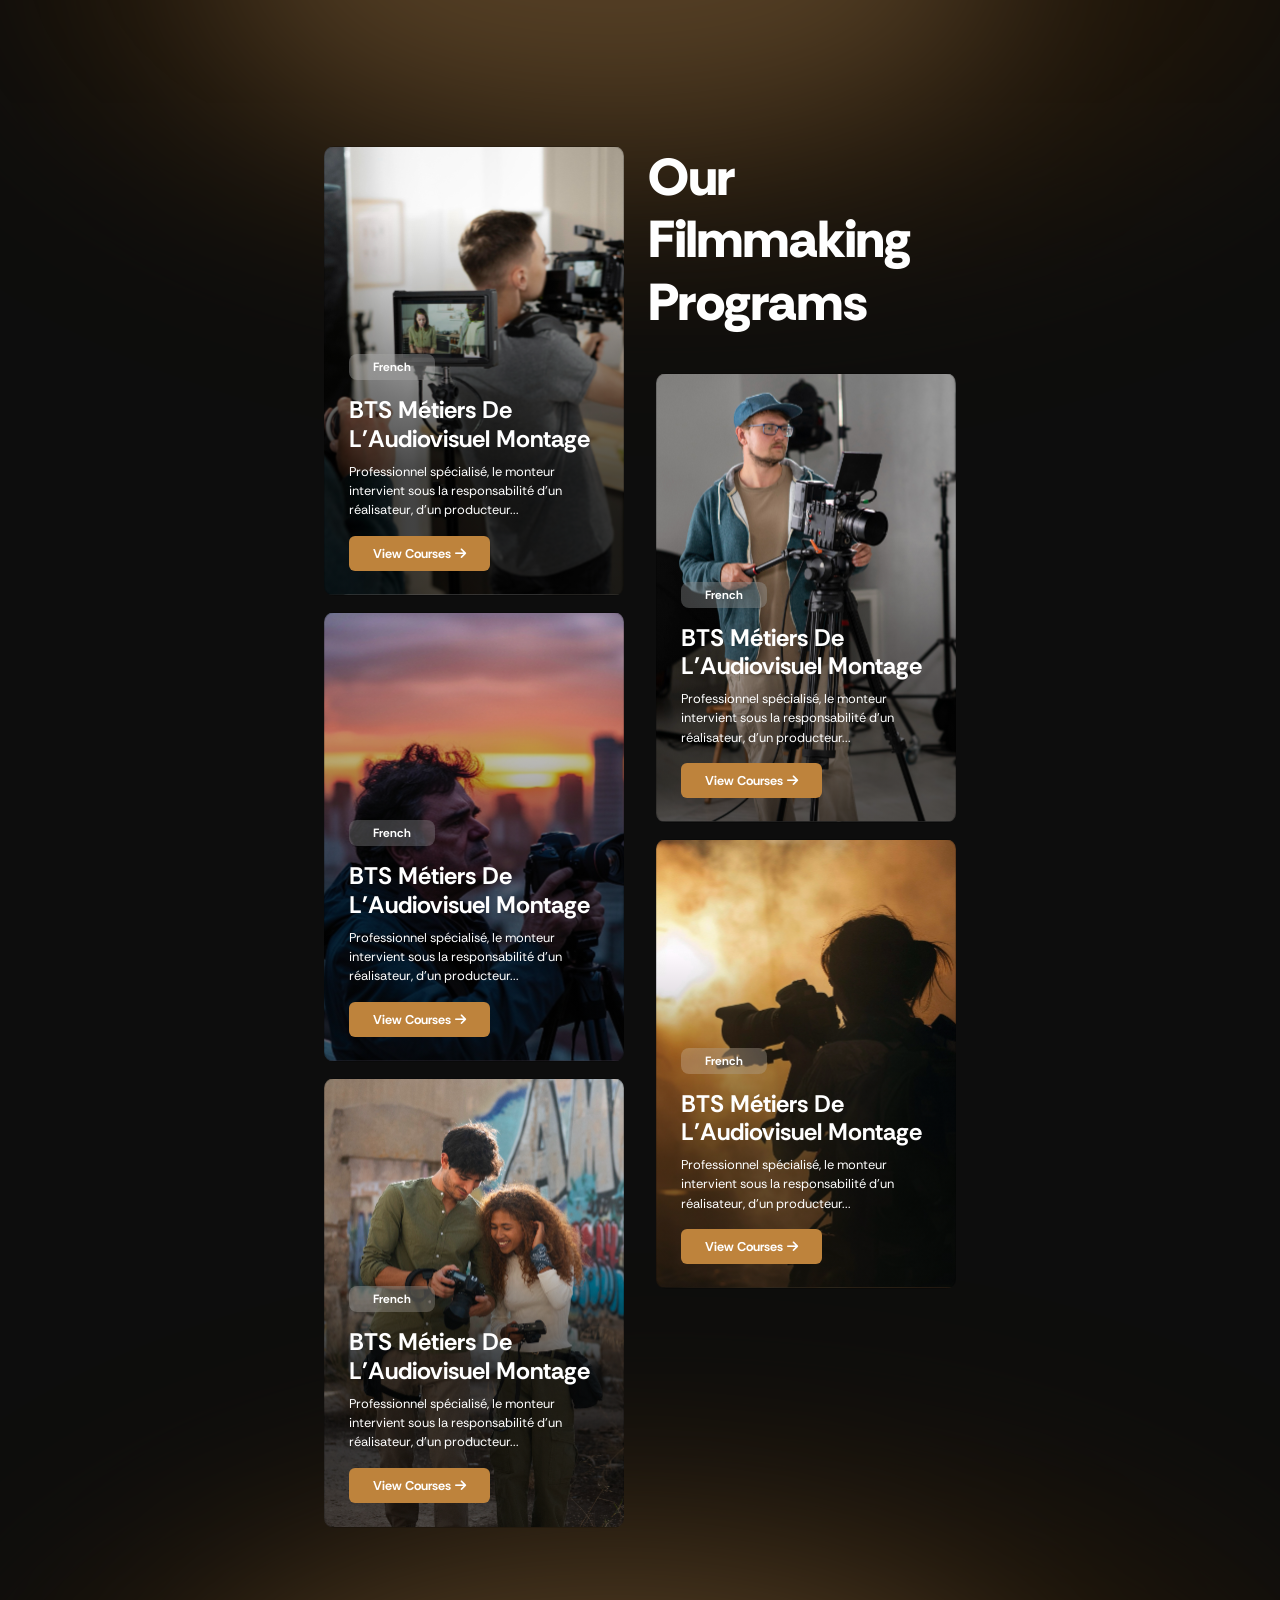
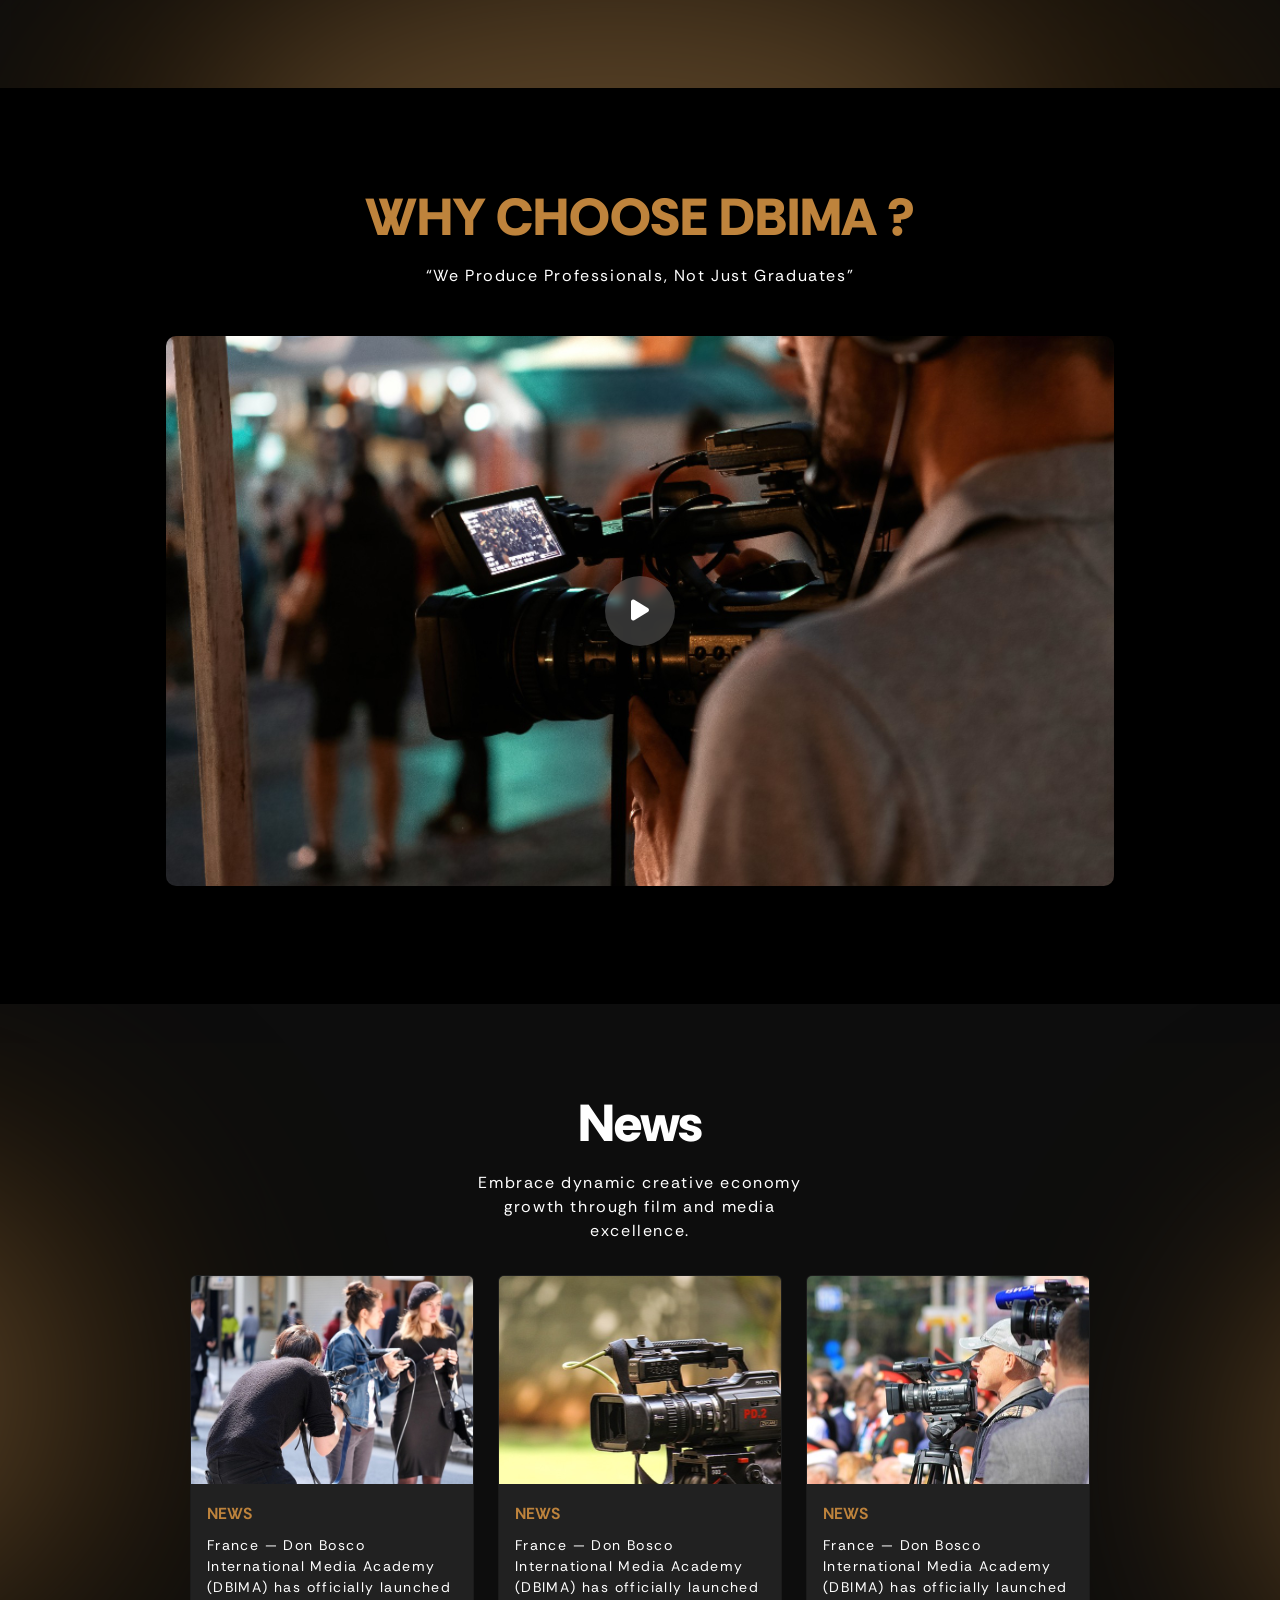
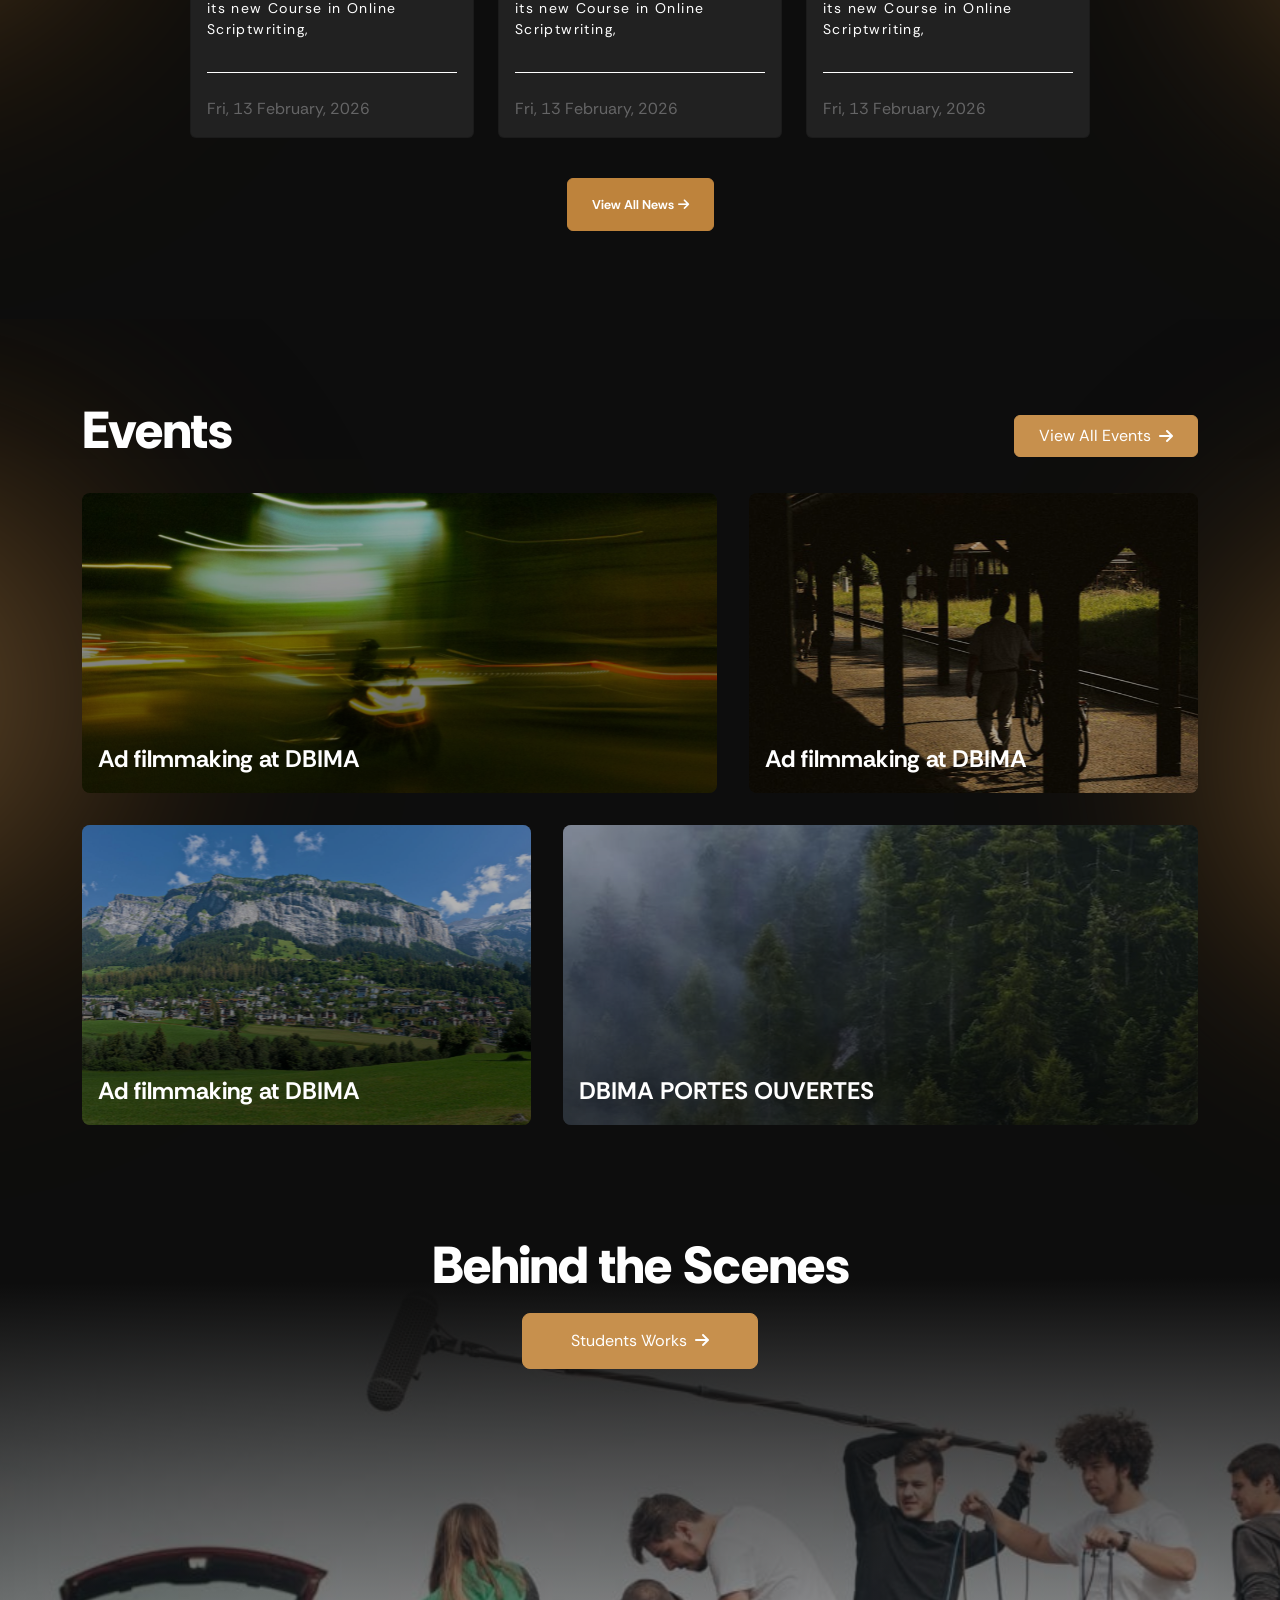
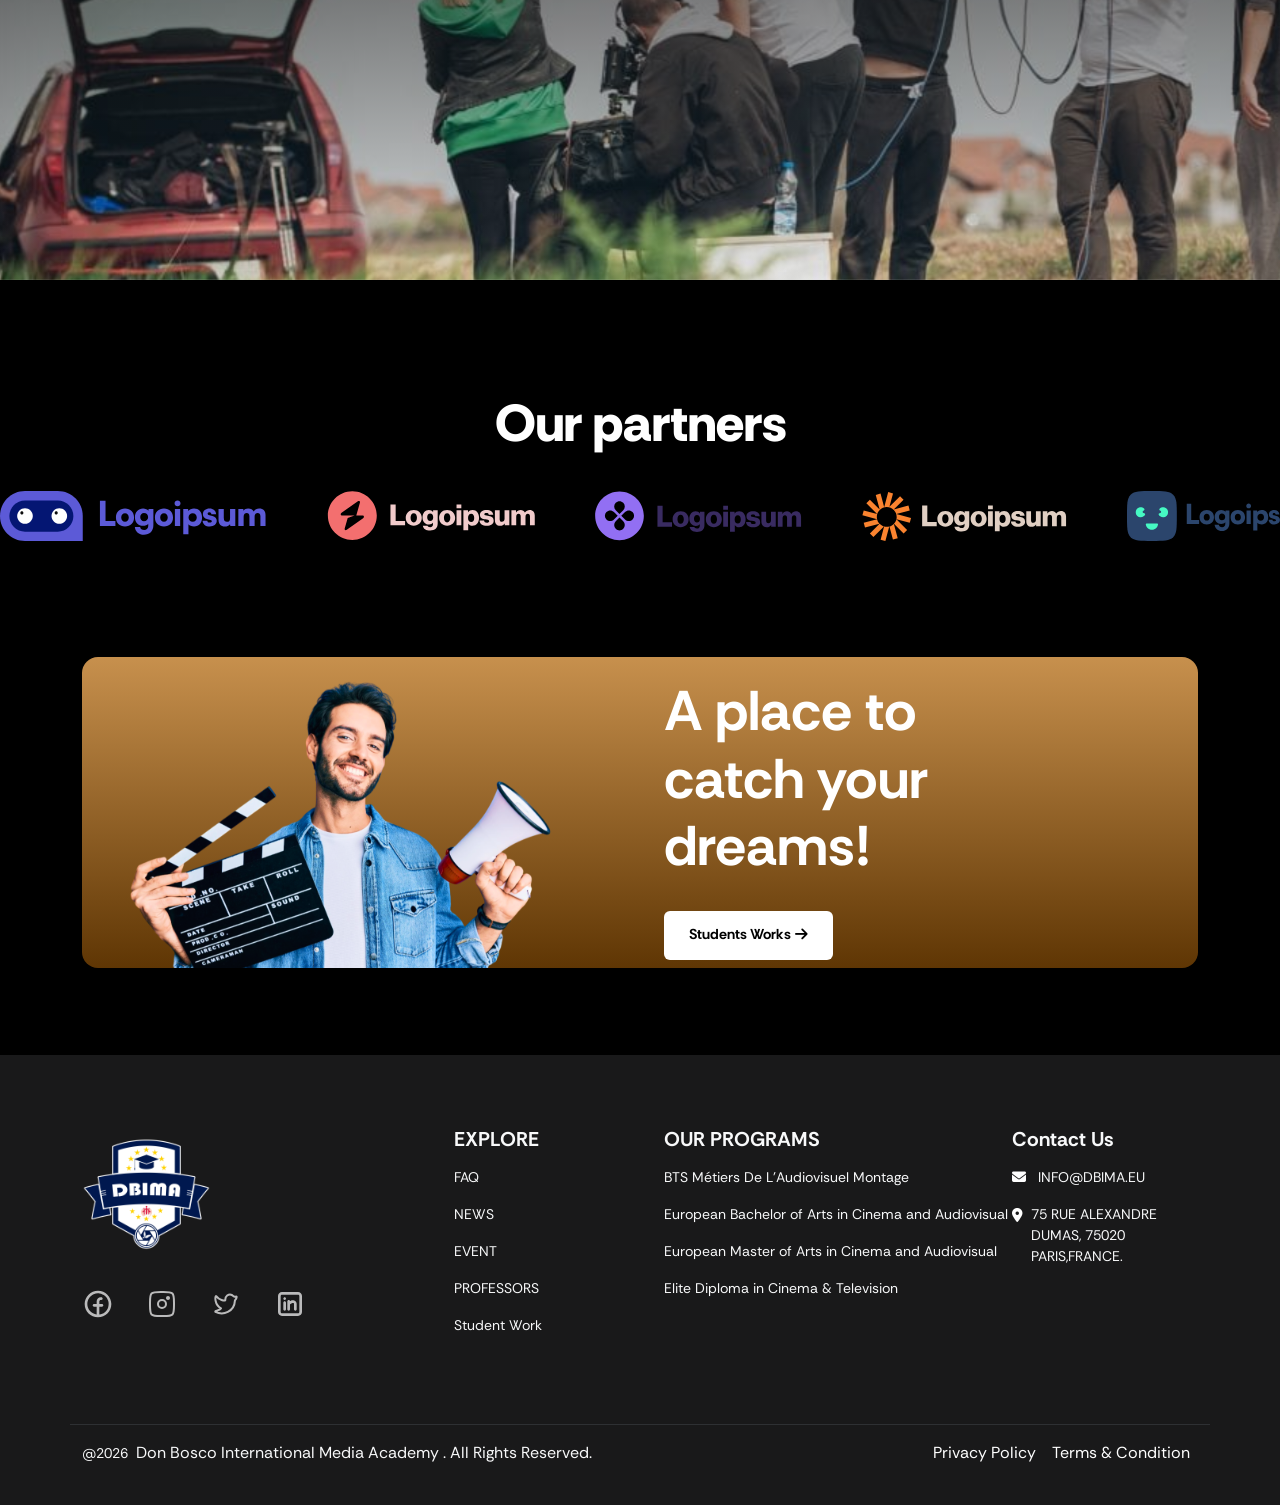
==== commit 6a32b846: "first commit" ====
--- a/index.html
+++ b/index.html
@@ -135,12 +135,12 @@
                             <div
                                 class="col-xxl-9 col-lg-10 d-flex flex-column col-12 align-self-center">
 
-                                <div class="py-xl-5 my-xl-5">
-                                    <h2 class="h1 col-12 fw-bold text-white"
-                                        style="font-family: Plus Jakarta Sans;font-weight: 800;font-style: ExtraBold;">
+                                <div class="pt-xl-5 my-xl-5">
+                                    <h2 class="col-12 text-white h1"
+                                        style="font-style: ExtraBold;font-weight: 1000;">
                                         "One-on-One Guidance:</h2>
-                                    <p class="mt-3 para_tag fw-bold col-lg-10"
-                                        style="font-family: DM Sans;line-height: normal;color: #9A9DA3;">
+                                    <p class="mt-3 para_tag col-lg-10"
+                                        style="line-height: normal;color: #9A9DA3;">
                                         Personalized Support for Every Step of
                                         the Journey."</p>
 
@@ -166,8 +166,8 @@
             <!-- course -->
             <!-- our programs -->
             <section class="our_programs">
-                <div class="container px-0 py-4">
-                    <h2 class="fw-bold text-center text-white pb-3 h2-top">Our
+                <div class=" px-0 py-4">
+                    <h2 class="text-center text-white pb-3 h2-top">Our
                         Filmmaking Programs</h2>
 
                     <div class="d-flex flex-column flex-xl-row">
@@ -175,7 +175,7 @@
                             class="boxOne our_programs_box_divisions d-flex flex-lg-row pe-lg-2 flex-column flex-xl-column flex-wrap col-xl-6 align-items-end">
 
                             <div
-                                class="my-sm-4 my-2 my-xl-2 col-xl-6 mx-xl-0 col-lg-4 col-md-6 col-sm-10 col-12 px-2 mx-auto">
+                                class="my-4 my-xl-2 col-xl-6 mx-xl-0 col-lg-4 col-md-6 col-sm-10 col-12 px-2 mx-auto">
                                 <div
                                     class="card cardOne p-4 d-flex  flex-column justify-content-end col-lg-11 col-xl-12 text-decoration-none"
                                     href="#">
@@ -199,7 +199,7 @@
                             </div>
 
                             <div
-                                class="my-sm-4 my-2 my-xl-2 col-xl-6 mx-xl-0 col-lg-4 col-md-6 col-sm-10 col-12 px-2 mx-auto">
+                                class="my-4 my-xl-2 col-xl-6 mx-xl-0 col-lg-4 col-md-6 col-sm-10 col-12 px-2 mx-auto">
                                 <div
                                     class="card cardTwo p-4 d-flex  flex-column justify-content-end col-lg-11 col-xl-12 text-decoration-none"
                                     href="#">
@@ -223,7 +223,7 @@
                             </div>
 
                             <div
-                                class="my-sm-4 my-2 my-xl-2 col-xl-6 mx-xl-0 col-lg-4 col-md-6 col-sm-10 col-12 px-2 mx-auto">
+                                class="my-4 my-xl-2 col-xl-6 mx-xl-0 col-lg-4 col-md-6 col-sm-10 col-12 px-2 mx-auto">
                                 <div
                                     class="card cardThree p-4 d-flex  flex-column justify-content-end col-lg-11 col-xl-12 text-decoration-none"
                                     href="#">
@@ -250,13 +250,13 @@
                             class="boxTwo our_programs_divisions d-flex flex-lg-row ps-lg-2 justify-content-start flex-column flex-xl-column flex-wrap col-xl-6 align-items-start">
 
                             <div
-                                class="h2-bottom my-sm-4 my-2 my-xl-2 col-xl-6">
-                                <h2 class="fw-bold text-white pb-3 ">Our
+                                class="h2-bottom my-4 my-xl-2 col-xl-6">
+                                <h2 class="text-white pb-3 ">Our
                                     Filmmaking Programs</h2>
                             </div>
 
                             <div
-                                class="my-sm-4 my-2 my-xl-2 col-xl-6 mx-xl-0  col-md-6 col-sm-10 col-12 px-2 mx-auto">
+                                class="my-4 my-xl-2 col-xl-6 mx-xl-0  col-md-6 col-sm-10 col-12 px-2 mx-auto">
                                 <div
                                     class="card cardFour p-4 d-flex  flex-column justify-content-end col-lg-11 col-xl-12 text-decoration-none"
                                     href="#">
@@ -280,7 +280,7 @@
                             </div>
 
                             <div
-                                class="my-sm-4 my-2 my-xl-2 col-xl-6 mx-xl-0  col-md-6 col-sm-10 col-12 px-2 mx-auto">
+                                class="my-4 my-xl-2 col-xl-6 mx-xl-0  col-md-6 col-sm-10 col-12 px-2 mx-auto">
                                 <div
                                     class="card cardFive p-4 d-flex  flex-column justify-content-end col-lg-11 col-xl-12 text-decoration-none"
                                     href="#">
@@ -312,7 +312,7 @@
                 <div class="py-4">
                     <div class="container py-lg-4 py-2">
 
-                        <h2 class="text-center fw-bold mb-3"
+                        <h2 class="text-center mb-3"
                             style="color:var(--caramel);">
                             WHY CHOOSE DBIMA ?
                         </h2>
@@ -350,7 +350,7 @@
                 <div class="py-4">
                     <div class="container">
 
-                        <h2 class="text-center fw-bold mb-3 text-white ">
+                        <h2 class="text-center mb-3 text-white">
                             News
                         </h2>
                         <p class="text-center text-white col-xl-4 mx-auto">
@@ -473,9 +473,9 @@
                     <div
                         class="d-flex justify-content-between align-items-start pt-3 flex-column flex-sm-row mb-3">
                         <div class="text-box">
-                            <h2 class="fw-bold mb-0 text-white">Events</h2>
-                        </div>
-                        <a href="#" class="mt-3">
+                            <h2 class="mb-0 text-white">Events</h2>
+                        </div>
+                        <a href="#" class="mt-3 button-top">
                             <button class="btn view_all_btn px-4">
                                 View All Events <i
                                     class="fa-solid fa-arrow-right ms-2"></i>
@@ -542,6 +542,14 @@
                         </div>
 
                     </div>
+                    <div class="d-flex justify-content-center">
+                        <a href="#" class="my-5 button-bottom">
+                            <button class="btn view_all_btn px-4 ">
+                                View All Events <i
+                                    class="fa-solid fa-arrow-right ms-2"></i>
+                            </button>
+                        </a>
+                    </div>
                 </div>
             </section>
             <!-- events -->
@@ -549,7 +557,7 @@
             <section class="behind_the_scenes" style="background-color: black;">
                 <div class="container px-0 py-4">
                     <h2
-                        class="fw-bold text-white text-center pb-3 mb-sm-0 mb-2">Behind
+                        class="text-white text-center pb-3 mb-sm-0 mb-2">Behind
                         the Scenes</h2>
 
                     <div class="text-center mb-md-3 mb-sm-0">
@@ -565,7 +573,7 @@
                 <div class="py-4">
                     <div class="py-lg-4 py-2">
 
-                        <h2 class="text-center fw-bold mb-3 text-white">
+                        <h2 class="text-center mb-3 text-white">
                             Our partners
                         </h2>
                         <div class="mt-3">
--- a/style.css
+++ b/style.css
@@ -29,10 +29,21 @@
   color: rgb(214, 214, 214);
 }
 
+h2 {
+  font-size: 52px !important;
+  font-weight: 900 !important;
+}
+
+@media screen and (max-width: 576px) {
+  h2 {
+    font-size: 42px !important;
+  }
+}
+
 /* header */
 header {
   background: url("assets/images/radiant-bg-1.svg") no-repeat center/cover;
-  padding: 25px 0;
+  padding: 0px 0px 10%;
 }
 
 header nav {
@@ -437,11 +448,6 @@
   }
 }
 
-@media screen and (max-width: 575px) {
-  header .buttons {
-    width: fit-content;
-  }
-}
 
 @media screen and (max-width: 457px) {
   header h1 {
@@ -456,7 +462,7 @@
 /* Equipment */
 .equipment {
   background: url("assets/images/radiant-bg-1.svg") no-repeat center/cover;
-  padding: 25px 0;
+  padding: 10% 0 3%;
 }
 
 .equipment .equipment_lists {
@@ -525,27 +531,33 @@
   .equipment .equipment_lists .box {
     height: 300px;
   }
+
+  .equipment {
+    padding: 15% 0 3%;
+  }
 }
 
 /* course */
 .course {
   background: url("assets/images/radiant-bg-4.svg") no-repeat center/cover;
-  padding: 25px 0;
+  padding: 5% 0px 0px;
 }
 
 .course .division {
   background: url(assets/images/home/bg-img.svg) no-repeat 100% -10%;
   background-size: cover;
-  height: 100vh;
+  height: 130vh;
 }
 
 .course .h1 {
-  font-size: 3em;
+  font-size: 52px;
+  font-weight: 900 !important;
   color: white;
 }
 
 .course p {
-  font-size: 4em;
+  font-size: 52px;
+  font-weight: 900 !important;
   color: #9a9da3;
   line-height: normal;
   margin-top: 1rem;
@@ -580,7 +592,7 @@
   }
 
   .course p {
-    font-size: 3em;
+    font-size: 2em;
   }
 }
 
@@ -598,17 +610,21 @@
   }
 
   .course p {
-    font-size: 2.6em;
+    font-size: 2.3em;
   }
 }
 
 @media (max-width: 576px) {
+  .course {
+    padding: 10% 0px;
+  }
+
   .course .h1 {
-    font-size: 2em;
+    font-size: 42px;
   }
 
   .course p {
-    font-size: 2.2em;
+    font-size: 42px;
   }
 
   .course .buttons {
@@ -622,13 +638,13 @@
   }
 
   .course p {
-    font-size: 1.9em;
+    font-size: 1.6em;
   }
 }
 
 /* our programs */
 .our_programs {
-  padding: 25px 0;
+  padding: 10% 0;
   background: url("assets/images/radiant-bg-3.svg") no-repeat center/cover;
 }
 
@@ -804,7 +820,7 @@
 
 .news_section {
   background: url("assets/images/radiant-bg-2.svg") no-repeat center/cover;
-  padding: 20px 0;
+  padding: 5% 0;
 }
 
 .news_section h2 {
@@ -879,7 +895,7 @@
 /* events */
 .events {
   background: url("assets/images/radiant-bg-2.svg") no-repeat center/cover;
-  padding: 20px 0;
+  padding: 5% 0;
 }
 
 .events .events_lists .box {
@@ -893,6 +909,10 @@
   justify-content: flex-end;
 }
 
+.events .button-bottom {
+  display: none;
+}
+
 .events .events_lists .box:hover {
   transform: scale(1.01);
 }
@@ -960,8 +980,14 @@
   }
 
   .events .events_lists .box p {
-    font-size: 0.9em;
-  }
+    font-size: 1em;
+  }
+  .events .button-top {
+  display: none;
+}
+.events .button-bottom {
+  display: block;
+}
 }
 
 .events .d-flex.justify-content-between {
@@ -1017,7 +1043,7 @@
 /* behind the scenes */
 .behind_the_scenes {
   height: 75vh;
-  padding: 20px 0px;
+  padding: 5px 0px;
   background: url("assets/images/home/img-17.svg") no-repeat center/cover;
   background-position: 25% 20%;
 }
@@ -1091,7 +1117,7 @@
 /* our_partners */
 .our_partners_section {
   background: #000;
-  padding: 20px 0;
+  padding: 5% 0px 0px;
 }
 
 .our_partners_section h2 {
@@ -1127,7 +1153,7 @@
 
 /* adbanner */
 .adbanner {
-  padding: 20px 0;
+  padding: 0px 0px 3%;
 }
 
 .adbanner .division {
@@ -1208,7 +1234,7 @@
 /* footer */
 footer {
   background-color: #19191a;
-  padding: 20px 0;
+  padding: 20px 0px 0px;
 }
 
 footer .quick_link_division .quick_links {
@@ -1220,7 +1246,6 @@
 }
 
 footer .quick_link_division a {
-  text-decoration: underline;
   text-underline-offset: 5px;
   color: black;
   transition: all 0.2s ease;
@@ -1237,7 +1262,6 @@
 
 footer .links {
   font-size: 14px;
-  text-decoration: underline;
 }
 
 footer .pages .links a {
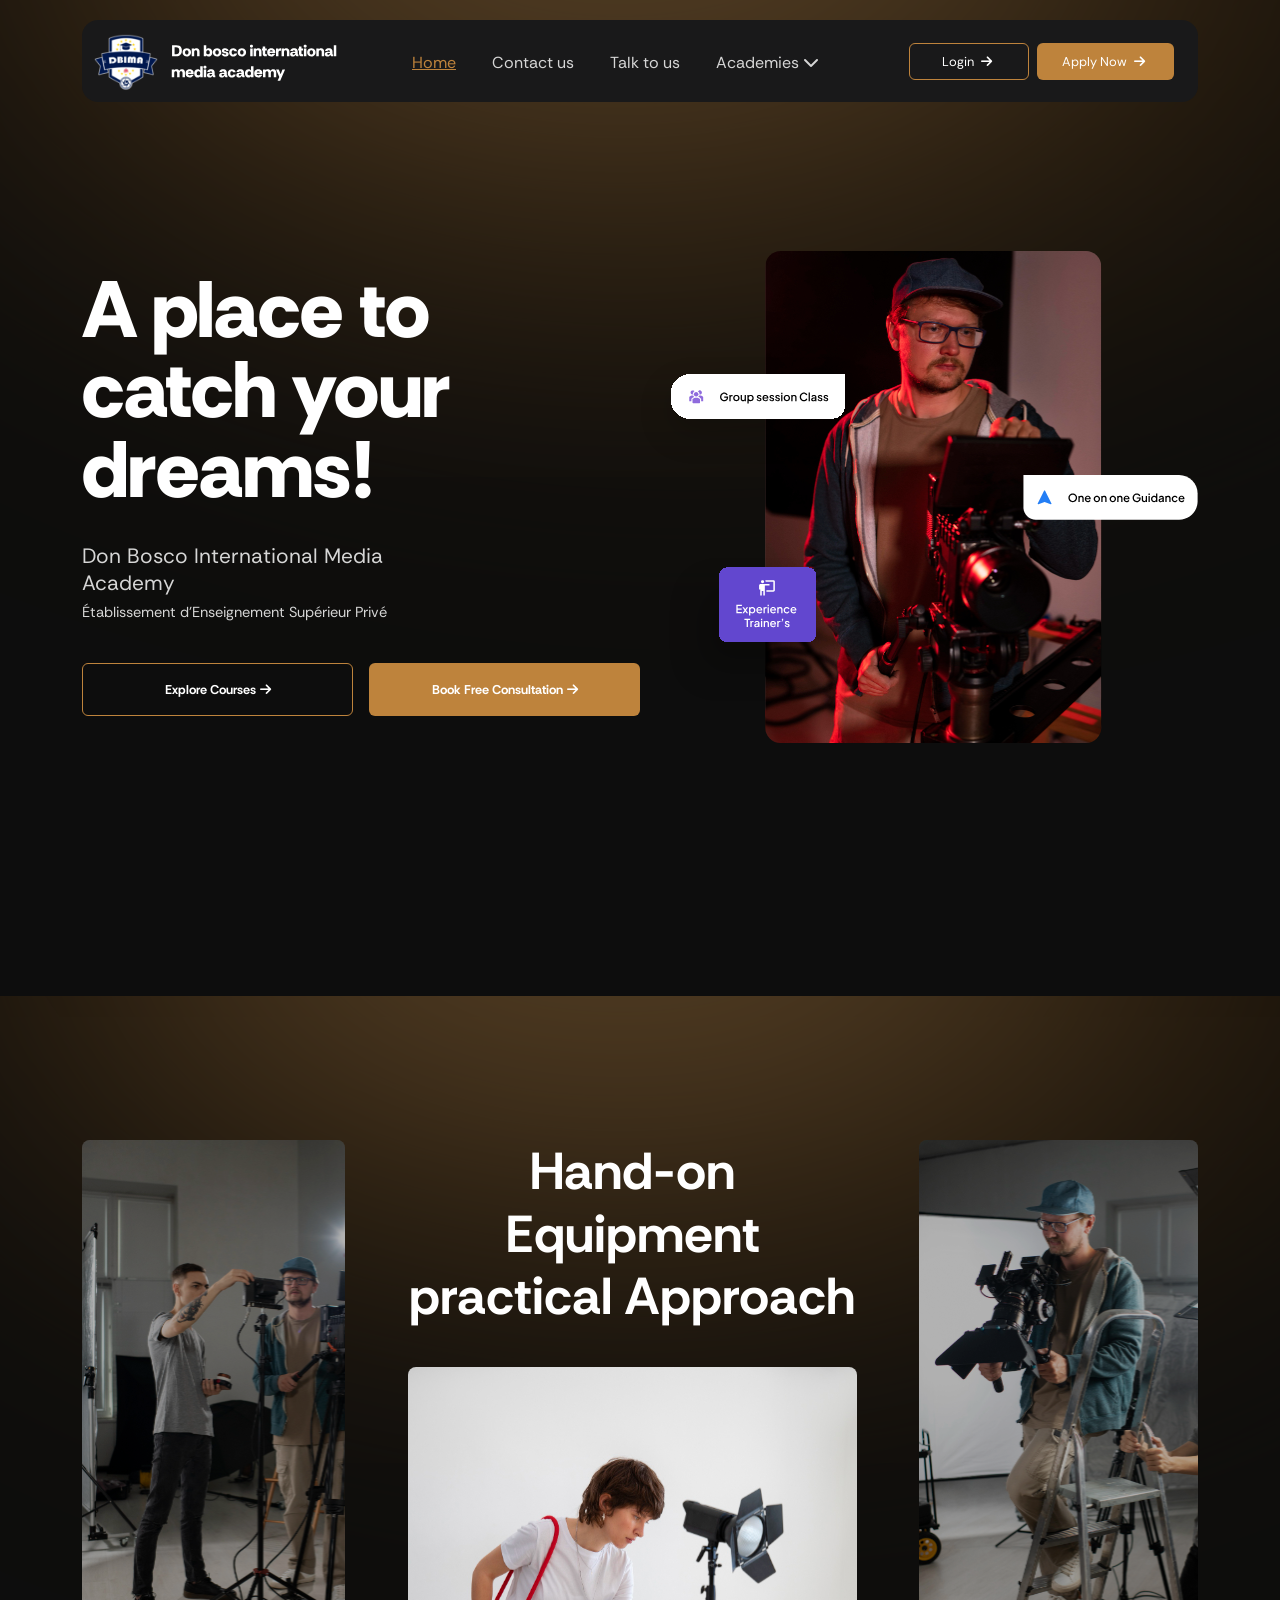
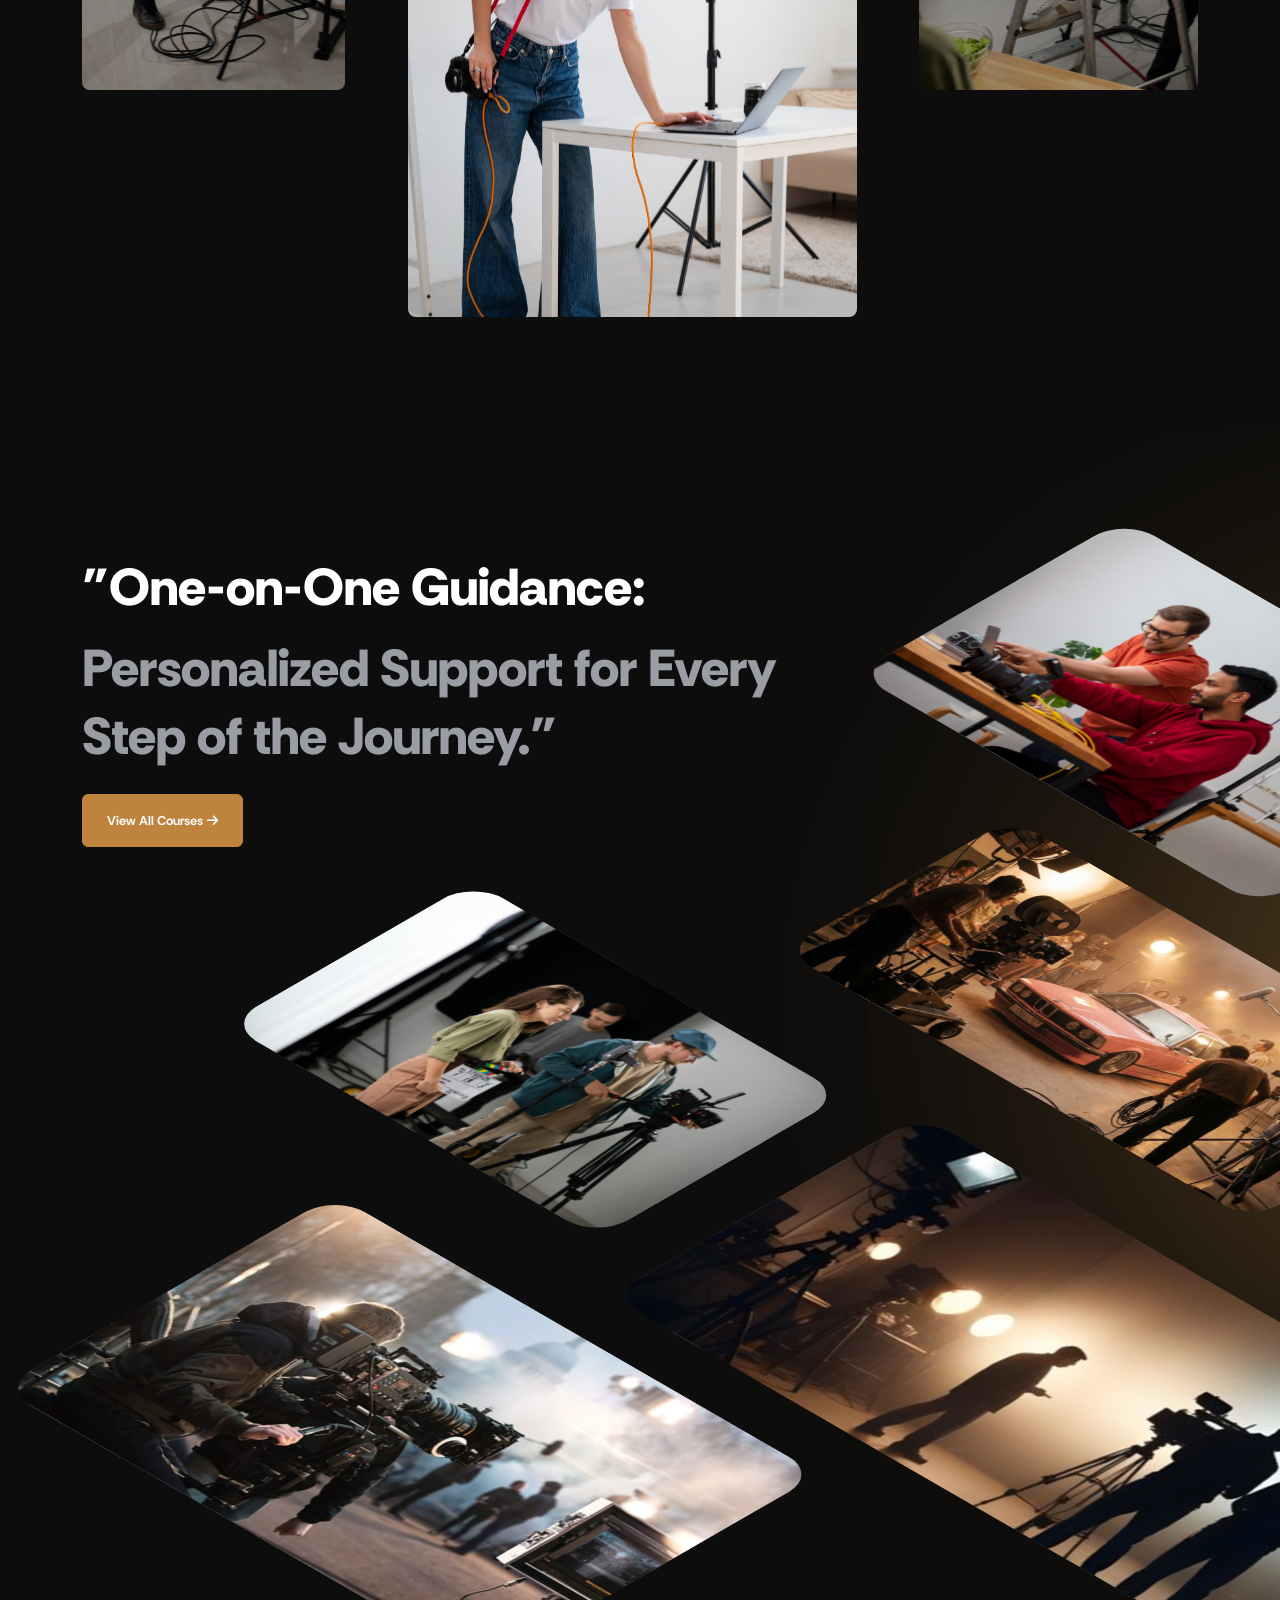
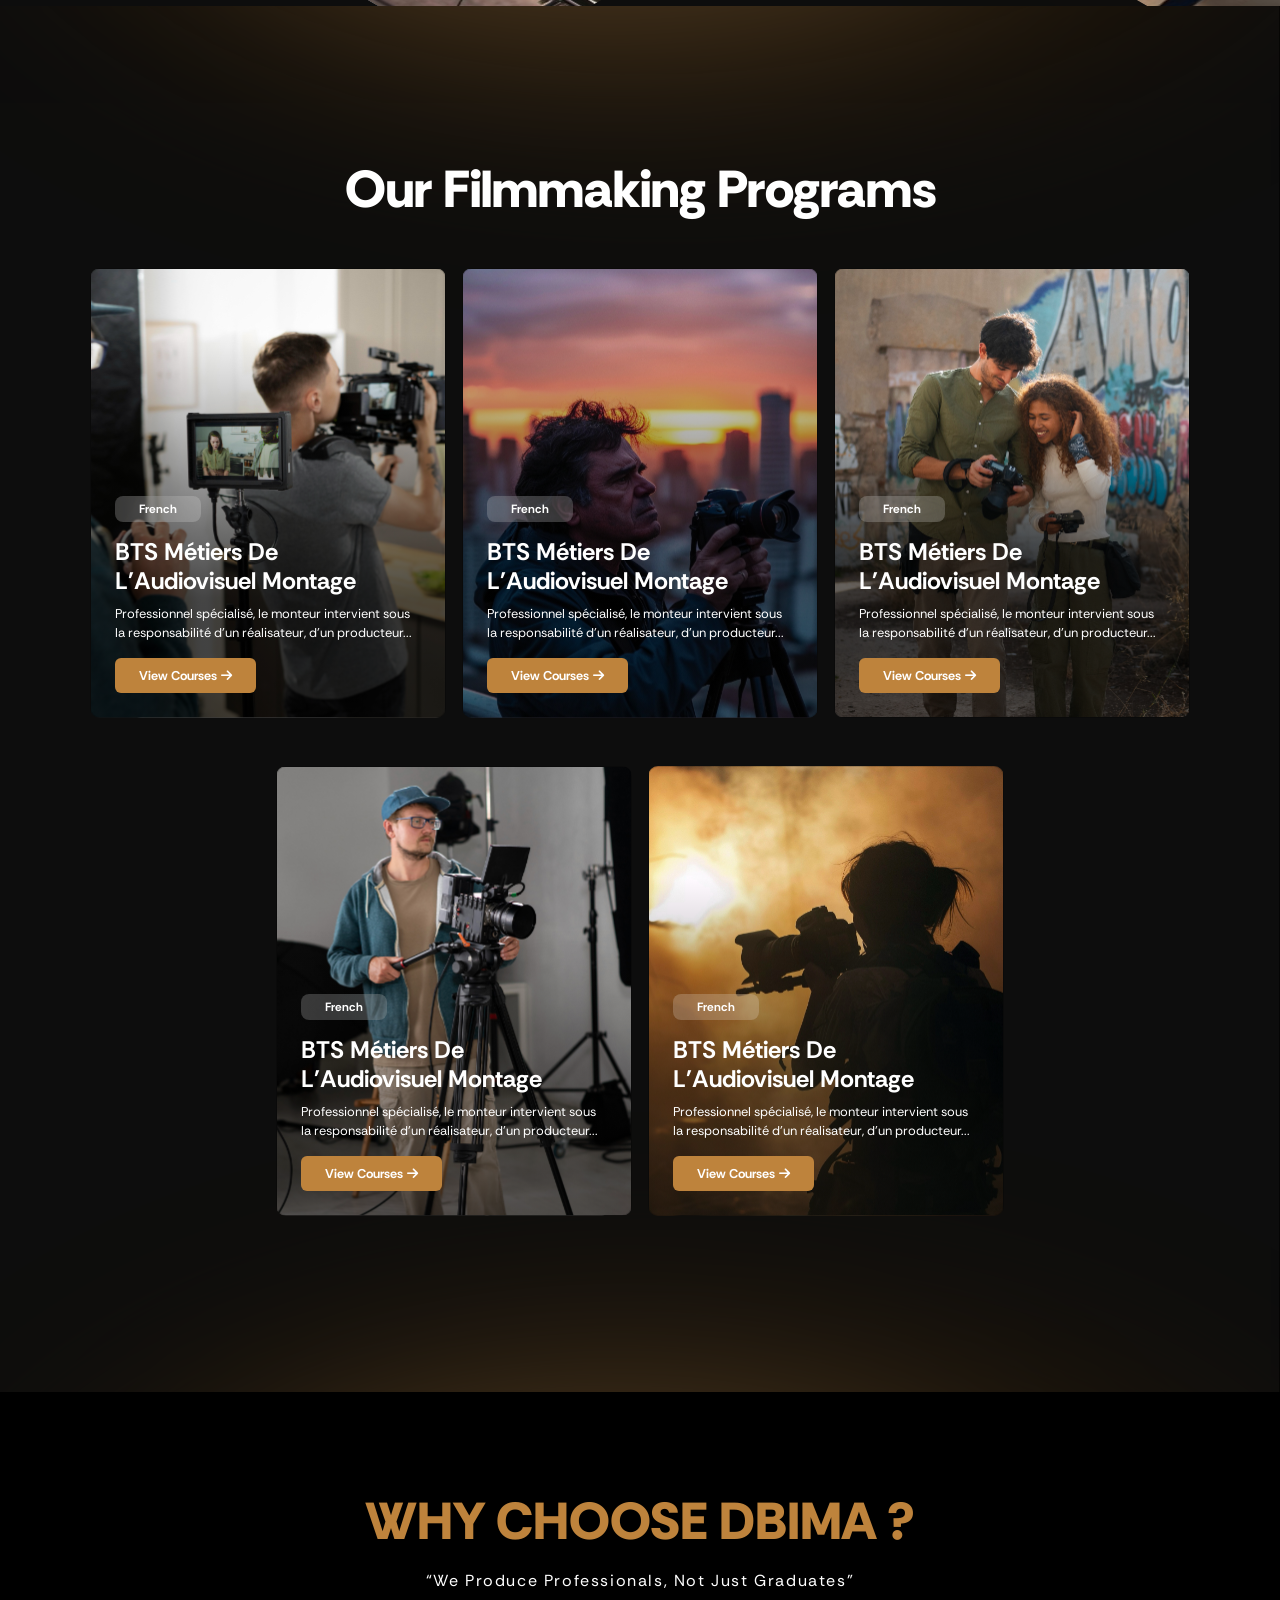
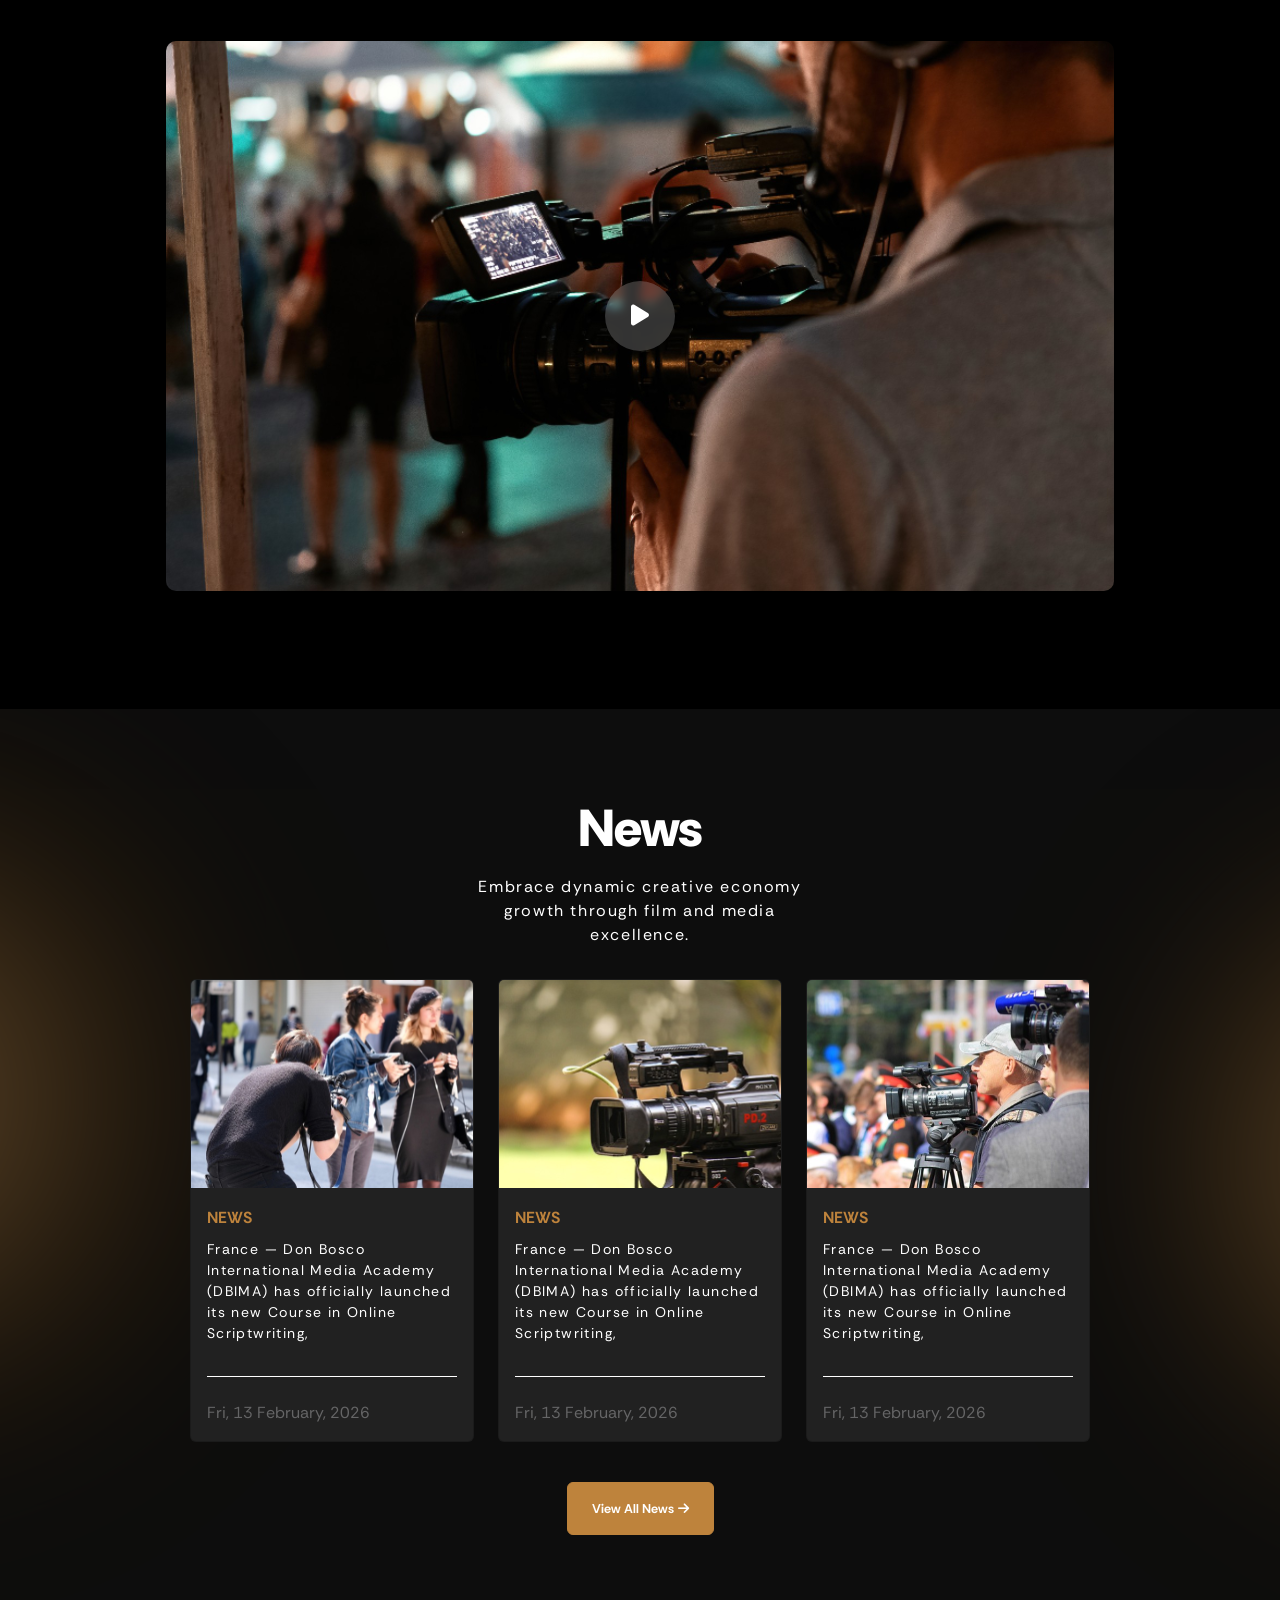
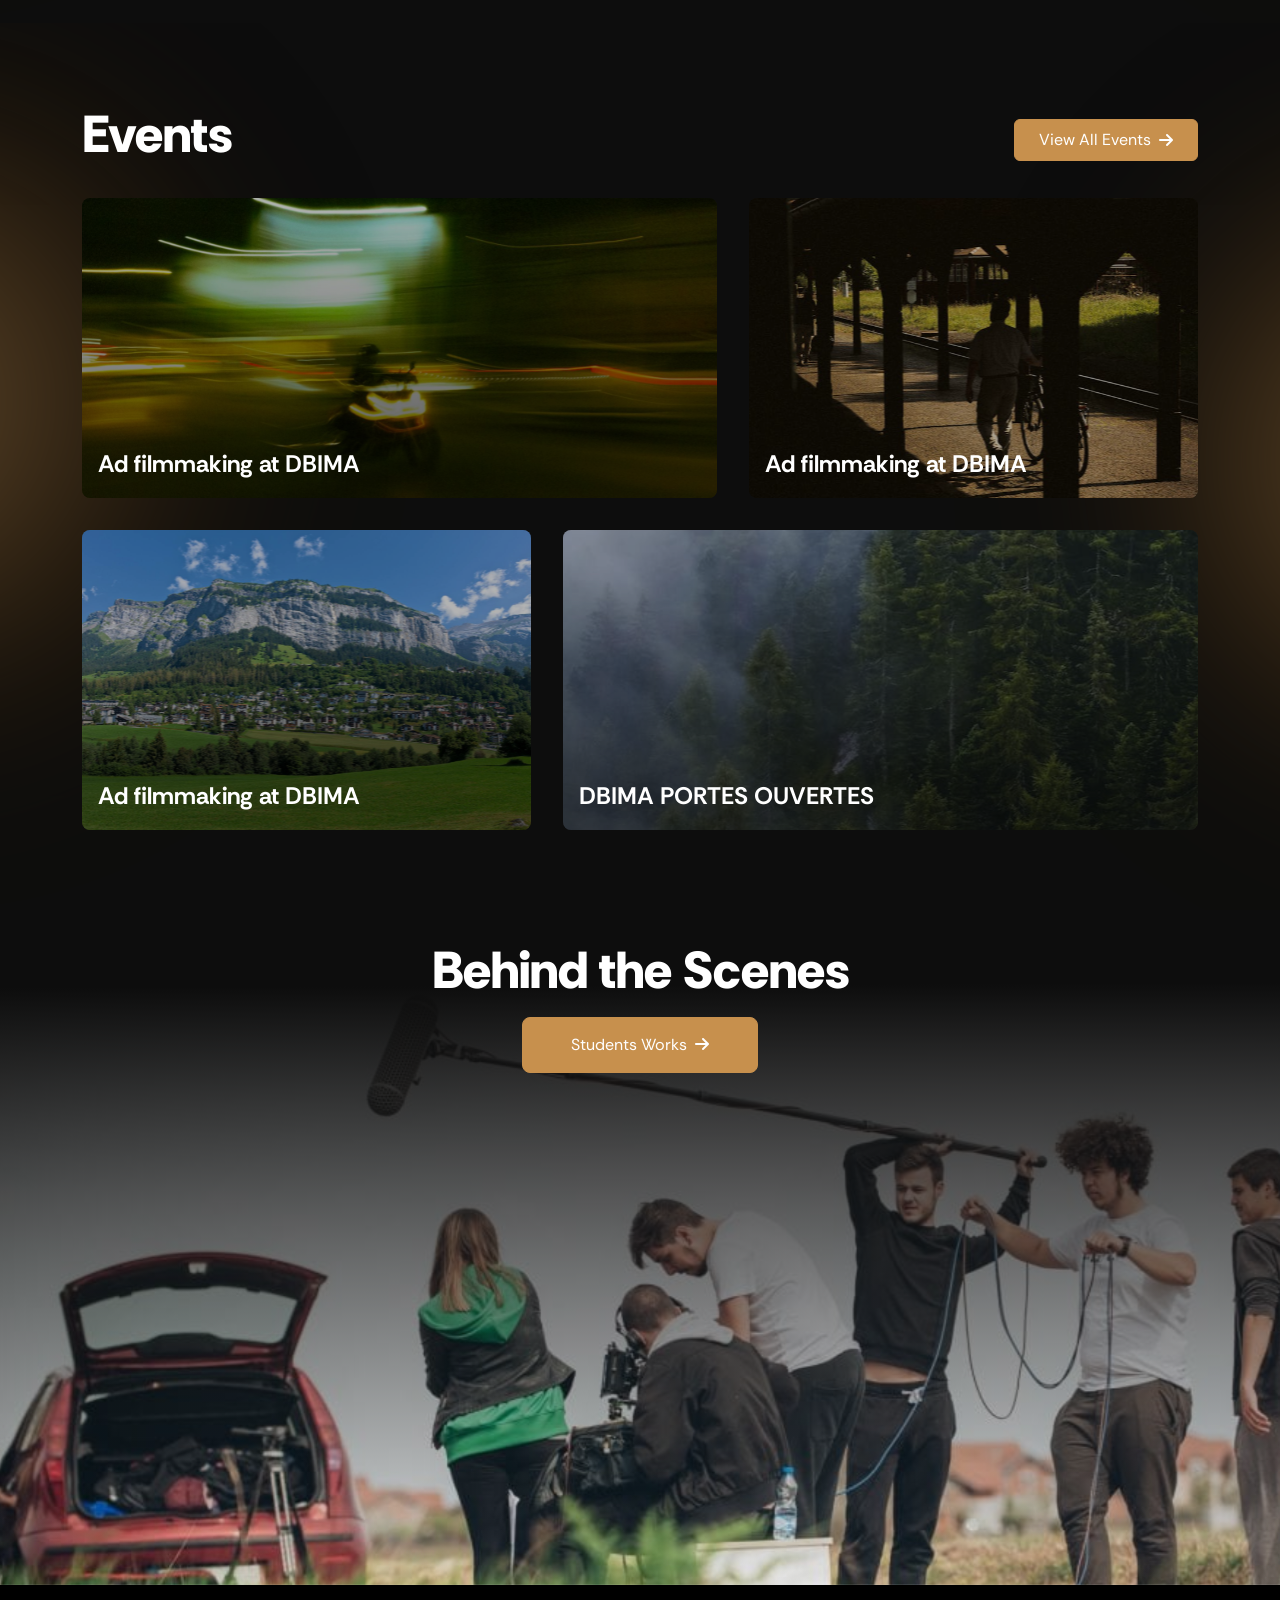
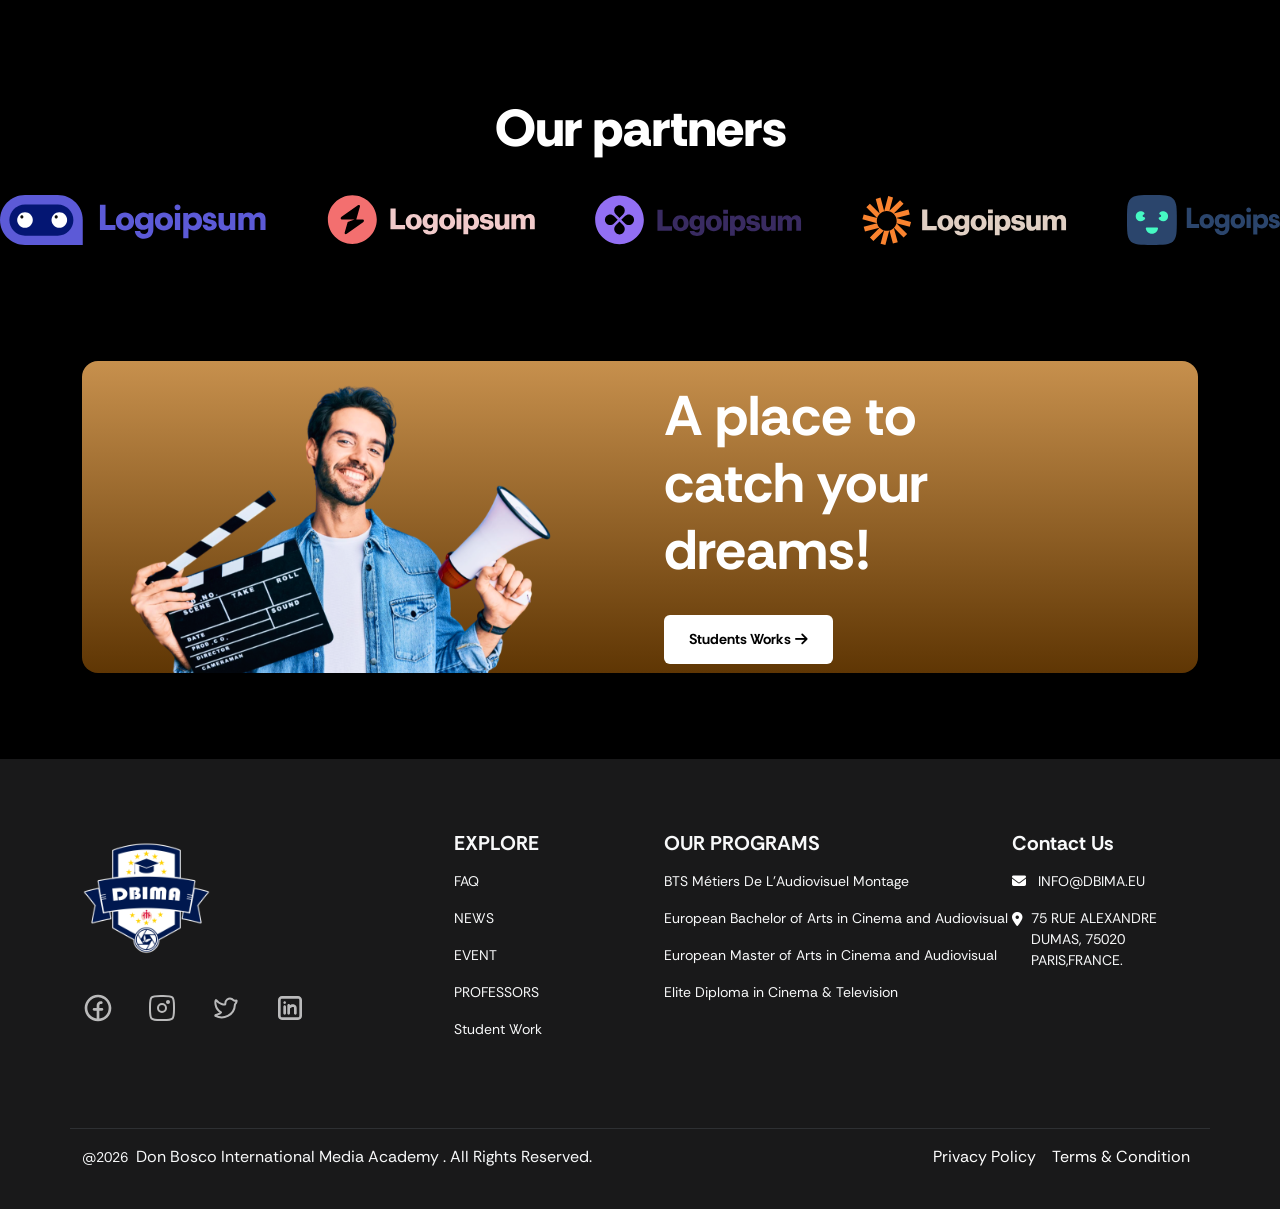
==== commit e2fd3ff7: "first commit" ====
--- a/index.html
+++ b/index.html
@@ -1,336 +1,271 @@
 <!DOCTYPE html>
 <html lang="en">
 
-    <head>
-        <meta charset="UTF-8" />
-        <meta name="viewport" content="width=device-width, initial-scale=1" />
-        <title>Dbima</title>
-        <link rel="stylesheet" href="style.css">
-        <link href="assets/css/bootstrap/bootstrap.min.css" rel="stylesheet" />
-        <link href="assets/css/fontawesome/css/all.min.css" rel="stylesheet" />
-        <link
-            href="https://fonts.googleapis.com/css2?family=Allura&display=swap"
-            rel="stylesheet">
-        <link
-            href="https://fonts.googleapis.com/css2?family=Plus+Jakarta+Sans:wght@400;700;800&display=swap"
-            rel="stylesheet">
-        <link
-            href="https://fonts.googleapis.com/css2?family=Rethink+Sans:wght@400;500;600;700;800&display=swap"
-            rel="stylesheet">
-        <link rel="shortcut icon" href="logo.svg" type="image/logo.svg">
-    </head>
-    <body>
-        <!-- header -->
-        <header>
-            <div class="container">
-                <div id="navbar-placeholder"></div>
-                <div id="menu-placeholder"></div>
-            </div>
-            <!-- hero banner -->
-            <section class="hero_banner container pt-2">
-                <div
-                    class="d-flex flex-column  flex-wrap flex-lg-row mt-4 mt-lg-0 pt-3">
+<head>
+    <meta charset="UTF-8" />
+    <meta name="viewport" content="width=device-width, initial-scale=1" />
+    <title>Dbima</title>
+    <link rel="stylesheet" href="style.css">
+    <link href="assets/css/bootstrap/bootstrap.min.css" rel="stylesheet" />
+    <link href="assets/css/fontawesome/css/all.min.css" rel="stylesheet" />
+    <link href="https://fonts.googleapis.com/css2?family=Allura&display=swap" rel="stylesheet">
+    <link href="https://fonts.googleapis.com/css2?family=Plus+Jakarta+Sans:wght@400;700;800&display=swap"
+        rel="stylesheet">
+    <link href="https://fonts.googleapis.com/css2?family=Rethink+Sans:wght@400;500;600;700;800&display=swap"
+        rel="stylesheet">
+    <link rel="shortcut icon" href="logo.svg" type="image/logo.svg">
+</head>
+
+<body>
+    <!-- header -->
+    <header class="home_header">
+        <div class="container">
+            <div id="navbar-placeholder"></div>
+            <div id="menu-placeholder"></div>
+        </div>
+        <!-- hero banner -->
+        <section class="hero_banner container pt-2">
+            <div class="d-flex flex-column  flex-wrap flex-lg-row mt-4 mt-lg-0 pt-3">
+                <div class="col-xl-6 d-flex flex-column col-12 py-xl-5 align-self-center">
+
+                    <div class="py-xl-5 my-xl-5">
+                        <h1 class="col-12 text-white" style="font-weight: 1000;font-style: ExtraBold;">
+                            A place to catch your dreams!</h1>
+                        <p class="mt-3 py-3 para_tag col-xxl-9 col-xl-8 col-lg-10 col-12"
+                            style="line-height: normal;  color: rgb(214, 214, 214);">Don
+                            Bosco
+                            International Media Academy <br><span style="font-size: .7em">Établissement
+                                d'Enseignement Supérieur Privé</span></p>
+
+                        <div class="col-xxl-9">
+                            <div class="pt-sm-2 col-xl-8 mt-3 d-flex flex-column flex-sm-row mb-sm-2 buttons">
+                                <a href class="w-100">
+                                    <button class="btn explore_courses_btn rounded-2 px-sm-4 fw-bold my-2 my-sm-0 py-3">
+                                        Explore Courses<i class="fa-solid fa-arrow-right ms-1"></i>
+                                    </button>
+                                </a>
+                                <a href class="ms-sm-3 w-100">
+                                    <button class="btn consultation_btn rounded-2 px-sm-4 fw-bold my-2 my-sm-0 py-3">
+                                        Book Free Consultation<i class="fa-solid fa-arrow-right ms-1"></i>
+                                    </button>
+                                </a>
+                            </div>
+                        </div>
+
+                    </div>
+                </div>
+                <div class="col-xxl-6 col-xl-6 col-md-8 mx-auto mt-5 my-xl-0 align-self-center">
+                    <img src="assets/images/home/img-1.svg" alt class="img-fluid">
+                </div>
+            </div>
+        </section>
+        <!-- hero banner -->
+    </header>
+    <!-- header -->
+    <main>
+        <!-- equipment -->
+        <section class="equipment">
+            <div class="container py-sm-3 py-2">
+
+                <div class="d-flex flex-wrap flex-column flex-sm-row align-items-start equipment_lists">
+                    <!-- Project 1 -->
+                    <div class="projects-div col-lg-3 col-md-9 col-12 pe-lg-3 my-3 my-lg-0 mb-auto">
+                        <span class="boxOne box mx-auto d-flex rounded-3 text-decoration-none">
+                            <div
+                                class="text-white mt-auto h-100 p-2 p-sm-3 rounded-3 col-12 mx-auto d-flex flex-column align-items-start">
+
+                            </div>
+                        </span>
+                    </div>
+
+                    <!-- Project 2 -->
+                    <div class="col-lg-5 mx-auto col-md-9 col-12 pe-lg-3 my-3 my-lg-0 mt-auto">
+                        <div class="pb-4 mt-4 mt-lg-0">
+                            <h2 class="fw-bold mb-0 text-white text-center pb-3 mt-lg-0">Hand-on
+                                Equipment practical
+                                Approach</h2>
+                        </div>
+                        <span class="boxTwo box mx-auto d-flex rounded-3 text-decoration-none">
+
+                        </span>
+                    </div>
+
+                    <!-- Project 3 -->
+                    <div class="projects-div col-lg-3 col-md-9 col-12 my-3 my-lg-0 mb-auto">
+                        <span class="boxThree box mx-auto d-flex rounded-3 text-decoration-none">
+                            <div
+                                class="text-white mt-auto h-100 p-2 p-sm-3 rounded-3 col-12 mx-auto d-flex flex-column align-items-start">
+
+                            </div>
+                        </span>
+                    </div>
+
+                </div>
+            </div>
+        </section>
+        <!-- equipment -->
+        <!-- course -->
+        <section class="course">
+            <section class="division pt-2">
+                <div class="container">
+                    <div class="d-flex flex-column flex-wrap flex-lg-row mt-4 mt-lg-0 pt-3">
+                        <div class="col-xxl-9 col-lg-10 d-flex flex-column col-12 align-self-center">
+
+                            <div class="pt-xl-5 my-xl-5">
+                                <h2 class="col-12 text-white h1" style="font-style: ExtraBold;font-weight: 1000;">
+                                    "One-on-One Guidance:</h2>
+                                <p class="mt-3 para_tag col-lg-10" style="line-height: normal;color: #9A9DA3;">
+                                    Personalized Support for Every Step of
+                                    the Journey."</p>
+
+                                <div class="col-xxl-9">
+                                    <div class="pt-sm-2 col-xl-8 mt-3 d-flex flex-column flex-sm-row mb-sm-2 buttons">
+                                        <a href="academics.html">
+                                            <button class="btn course_btn rounded-2 px-sm-4 fw-bold my-2 my-sm-0 py-3">
+                                                View All Courses<i class="fa-solid fa-arrow-right ms-1"></i>
+                                            </button>
+                                        </a>
+                                    </div>
+                                </div>
+
+                            </div>
+                        </div>
+                    </div>
+                </div>
+            </section>
+        </section>
+        <!-- course -->
+        <!-- our programs -->
+        <section class="our_programs">
+            <div class="container py-4">
+                <h2 class="text-center text-white pb-3">Our
+                    Filmmaking Programs</h2>
+
+                <div class="d-flex flex-column flex-xl-row">
                     <div
-                        class="col-xl-6 d-flex flex-column col-12 py-xl-5 align-self-center">
-
-                        <div class="py-xl-5 my-xl-5">
-                            <h1 class="col-12 text-white"
-                                style="font-weight: 1000;font-style: ExtraBold;">
-                                A place to catch your dreams!</h1>
-                            <p
-                                class="mt-3 py-3 para_tag col-xxl-9 col-xl-8 col-lg-10 col-10"
-                                style="line-height: normal;  color: rgb(214, 214, 214);">Don
-                                Bosco
-                                International Media Academy Établissement
-                                d'Enseignement Supérieur Privé</p>
-
-                            <div class="col-xxl-9">
-                                <div
-                                    class="pt-sm-2 col-xl-8 mt-3 d-flex flex-column flex-sm-row mb-sm-2 buttons">
-                                    <a href class="w-100">
-                                        <button
-                                            class="btn explore_courses_btn rounded-2 px-sm-4 fw-bold my-2 my-sm-0 py-3">
-                                            Explore Courses<i
-                                                class="fa-solid fa-arrow-right ms-1"></i>
-                                        </button>
-                                    </a>
-                                    <a href class="ms-sm-3 w-100">
-                                        <button
-                                            class="btn consultation_btn rounded-2 px-sm-4 fw-bold my-2 my-sm-0 py-3">
-                                            Book Free Consultation<i
-                                                class="fa-solid fa-arrow-right ms-1"></i>
-                                        </button>
-                                    </a>
-                                </div>
-                            </div>
-
-                        </div>
-                    </div>
-                    <div
-                        class="col-xxl-6 col-xl-6 col-md-8 mx-auto mt-5 my-xl-0 align-self-center">
-                        <img src="assets/images/home/img-1.svg" alt
-                            class="img-fluid">
-                    </div>
-                </div>
-            </section>
-            <!-- hero banner -->
-        </header>
-        <!-- header -->
-        <main>
-            <!-- equipment -->
-            <section class="equipment">
-                <div class="container py-sm-3 py-2">
-
-                    <div
-                        class="d-flex flex-wrap flex-column flex-sm-row align-items-start equipment_lists">
-                        <!-- Project 1 -->
-                        <div
-                            class="col-lg-3 col-md-9 col-12 pe-lg-3 my-23my-lg-0 mb-auto">
-                            <span
-                                class="boxOne box mx-auto d-flex rounded-3 text-decoration-none">
-                                <div
-                                    class="text-white mt-auto h-100 p-2 p-sm-3 rounded-3 col-12 mx-auto d-flex flex-column align-items-start">
-
-                                </div>
-                            </span>
-                        </div>
-
-                        <!-- Project 2 -->
-                        <div
-                            class="col-lg-5 mx-auto col-md-9 col-12 pe-lg-3 my-3 my-lg-0 mt-auto">
-                            <div class="pb-4 mt-4 mt-lg-0">
-                                <h2
-                                    class="fw-bold mb-0 text-white text-center pb-3 mt-lg-0">Hand-on
-                                    Equipment practical
-                                    Approach</h2>
-                            </div>
-                            <span
-                                class="boxTwo box mx-auto d-flex rounded-3 text-decoration-none">
-
-                            </span>
-                        </div>
-
-                        <!-- Project 3 -->
-                        <div
-                            class="col-lg-3 col-md-9 col-12 my-23my-lg-0 mb-auto">
-                            <span
-                                class="boxThree box mx-auto d-flex rounded-3 text-decoration-none">
-                                <div
-                                    class="text-white mt-auto h-100 p-2 p-sm-3 rounded-3 col-12 mx-auto d-flex flex-column align-items-start">
-
-                                </div>
-                            </span>
-                        </div>
-
-                    </div>
-                </div>
-            </section>
-            <!-- equipment -->
-            <!-- course -->
-            <section class="course">
-                <section class="division pt-2">
-                    <div class="container">
-                        <div
-                            class="d-flex flex-column flex-wrap flex-lg-row mt-4 mt-lg-0 pt-3">
-                            <div
-                                class="col-xxl-9 col-lg-10 d-flex flex-column col-12 align-self-center">
-
-                                <div class="pt-xl-5 my-xl-5">
-                                    <h2 class="col-12 text-white h1"
-                                        style="font-style: ExtraBold;font-weight: 1000;">
-                                        "One-on-One Guidance:</h2>
-                                    <p class="mt-3 para_tag col-lg-10"
-                                        style="line-height: normal;color: #9A9DA3;">
-                                        Personalized Support for Every Step of
-                                        the Journey."</p>
-
-                                    <div class="col-xxl-9">
-                                        <div
-                                            class="pt-sm-2 col-xl-8 mt-3 d-flex flex-column flex-sm-row mb-sm-2 buttons">
-                                            <a href class>
-                                                <button
-                                                    class="btn course_btn rounded-2 px-sm-4 fw-bold my-2 my-sm-0 py-3">
-                                                    View All Courses<i
-                                                        class="fa-solid fa-arrow-right ms-1"></i>
-                                                </button>
-                                            </a>
-                                        </div>
-                                    </div>
-
-                                </div>
-                            </div>
-                        </div>
-                    </div>
-                </section>
-            </section>
-            <!-- course -->
-            <!-- our programs -->
-            <section class="our_programs">
-                <div class=" px-0 py-4">
-                    <h2 class="text-center text-white pb-3 h2-top">Our
-                        Filmmaking Programs</h2>
-
-                    <div class="d-flex flex-column flex-xl-row">
-                        <div
-                            class="boxOne our_programs_box_divisions d-flex flex-lg-row pe-lg-2 flex-column flex-xl-column flex-wrap col-xl-6 align-items-end">
-
-                            <div
-                                class="my-4 my-xl-2 col-xl-6 mx-xl-0 col-lg-4 col-md-6 col-sm-10 col-12 px-2 mx-auto">
-                                <div
-                                    class="card cardOne p-4 d-flex  flex-column justify-content-end col-lg-11 col-xl-12 text-decoration-none"
-                                    href="#">
-                                    <span
-                                        class="small_tag px-4 py-1 my-3 fw-bold fw-bold">French</span>
-                                    <h4 class="title fw-bold">BTS Métiers De
-                                        L'Audiovisuel Montage</h4>
-                                    <p class>
-                                        Professionnel spécialisé, le monteur
-                                        intervient sous la responsabilité d’un
-                                        réalisateur, d’un
-                                        producteur...</p>
-                                    <a href class>
-                                        <button
-                                            class="btn course_btn rounded-2 px-sm-4 fw-bold my-2 my-sm-0 py-2">
-                                            View Courses<i
-                                                class="fa-solid fa-arrow-right ms-1"></i>
-                                        </button>
-                                    </a>
-                                </div>
-                            </div>
-
-                            <div
-                                class="my-4 my-xl-2 col-xl-6 mx-xl-0 col-lg-4 col-md-6 col-sm-10 col-12 px-2 mx-auto">
-                                <div
-                                    class="card cardTwo p-4 d-flex  flex-column justify-content-end col-lg-11 col-xl-12 text-decoration-none"
-                                    href="#">
-                                    <span
-                                        class="small_tag px-4 py-1 my-3 fw-bold fw-bold">French</span>
-                                    <h4 class="title fw-bold">BTS Métiers De
-                                        L'Audiovisuel Montage</h4>
-                                    <p class>
-                                        Professionnel spécialisé, le monteur
-                                        intervient sous la responsabilité d’un
-                                        réalisateur, d’un
-                                        producteur...</p>
-                                    <a href class>
-                                        <button
-                                            class="btn course_btn rounded-2 px-sm-4 fw-bold my-2 my-sm-0 py-2">
-                                            View Courses<i
-                                                class="fa-solid fa-arrow-right ms-1"></i>
-                                        </button>
-                                    </a>
-                                </div>
-                            </div>
-
-                            <div
-                                class="my-4 my-xl-2 col-xl-6 mx-xl-0 col-lg-4 col-md-6 col-sm-10 col-12 px-2 mx-auto">
-                                <div
-                                    class="card cardThree p-4 d-flex  flex-column justify-content-end col-lg-11 col-xl-12 text-decoration-none"
-                                    href="#">
-                                    <span
-                                        class="small_tag px-4 py-1 my-3 fw-bold fw-bold">French</span>
-                                    <h4 class="title fw-bold">BTS Métiers De
-                                        L'Audiovisuel Montage</h4>
-                                    <p class>
-                                        Professionnel spécialisé, le monteur
-                                        intervient sous la responsabilité d’un
-                                        réalisateur, d’un
-                                        producteur...</p>
-                                    <a href class>
-                                        <button
-                                            class="btn course_btn rounded-2 px-sm-4 fw-bold my-2 my-sm-0 py-2">
-                                            View Courses<i
-                                                class="fa-solid fa-arrow-right ms-1"></i>
-                                        </button>
-                                    </a>
-                                </div>
-                            </div>
-                        </div>
-                        <div
-                            class="boxTwo our_programs_divisions d-flex flex-lg-row ps-lg-2 justify-content-start flex-column flex-xl-column flex-wrap col-xl-6 align-items-start">
-
-                            <div
-                                class="h2-bottom my-4 my-xl-2 col-xl-6">
-                                <h2 class="text-white pb-3 ">Our
-                                    Filmmaking Programs</h2>
-                            </div>
-
-                            <div
-                                class="my-4 my-xl-2 col-xl-6 mx-xl-0  col-md-6 col-sm-10 col-12 px-2 mx-auto">
-                                <div
-                                    class="card cardFour p-4 d-flex  flex-column justify-content-end col-lg-11 col-xl-12 text-decoration-none"
-                                    href="#">
-                                    <span
-                                        class="small_tag px-4 py-1 my-3 fw-bold fw-bold">French</span>
-                                    <h4 class="title fw-bold">BTS Métiers De
-                                        L'Audiovisuel Montage</h4>
-                                    <p class>
-                                        Professionnel spécialisé, le monteur
-                                        intervient sous la responsabilité d’un
-                                        réalisateur, d’un
-                                        producteur...</p>
-                                    <a href class>
-                                        <button
-                                            class="btn course_btn rounded-2 px-sm-4 fw-bold my-2 my-sm-0 py-2">
-                                            View Courses<i
-                                                class="fa-solid fa-arrow-right ms-1"></i>
-                                        </button>
-                                    </a>
-                                </div>
-                            </div>
-
-                            <div
-                                class="my-4 my-xl-2 col-xl-6 mx-xl-0  col-md-6 col-sm-10 col-12 px-2 mx-auto">
-                                <div
-                                    class="card cardFive p-4 d-flex  flex-column justify-content-end col-lg-11 col-xl-12 text-decoration-none"
-                                    href="#">
-                                    <span
-                                        class="small_tag px-4 py-1 my-3 fw-bold fw-bold">French</span>
-                                    <h4 class="title fw-bold">BTS Métiers De
-                                        L'Audiovisuel Montage</h4>
-                                    <p class>
-                                        Professionnel spécialisé, le monteur
-                                        intervient sous la responsabilité d’un
-                                        réalisateur, d’un
-                                        producteur...</p>
-                                    <a href class>
-                                        <button
-                                            class="btn course_btn rounded-2 px-sm-4 fw-bold my-2 my-sm-0 py-2">
-                                            View Courses<i
-                                                class="fa-solid fa-arrow-right ms-1"></i>
-                                        </button>
-                                    </a>
-                                </div>
-                            </div>
-                        </div>
-                    </div>
-                </div>
-            </section>
-            <!-- our programs -->
-            <!-- video -->
-            <section class="video_section">
-                <div class="py-4">
-                    <div class="container py-lg-4 py-2">
-
-                        <h2 class="text-center mb-3"
-                            style="color:var(--caramel);">
-                            WHY CHOOSE DBIMA ?
-                        </h2>
-                        <p class="text-center text-white mb-4 pb-md-4 mx-auto">
-                            “We Produce Professionals, Not Just Graduates”
-                        </p>
-                        <div class="video mx-auto">
-                            <div class="video_box">
-                                <video id="myVideo"
-                                    poster="assets/images/home/video-thumbnail.svg">
-                                    <source src type="video/mp4">
-                                </video>
-
-                                <button class="play_btn" onclick="playVideo()">
-                                    <i class="fa-solid fa-play"></i>
-                                </button>
-                            </div>
-                            <script>
+                        class="boxOne our_programs_box_divisions d-flex flex-md-row justify-content-center flex-column flex-wrap">
+
+                        <div class="my-4 col-xl-4 mx-xl-0 col-md-6 col-sm-10 col-12 px-2 mx-auto">
+                            <div
+                                class="card cardOne p-4 d-flex flex-column justify-content-end col-lg-11 col-xl-12 text-decoration-none">
+                                <span class="small_tag px-4 py-1 my-3 fw-bold fw-bold">French</span>
+                                <h4 class="title fw-bold">BTS Métiers De
+                                    L'Audiovisuel Montage</h4>
+                                <p class>
+                                    Professionnel spécialisé, le monteur
+                                    intervient sous la responsabilité d’un
+                                    réalisateur, d’un
+                                    producteur...</p>
+                                <a href="courses/bts-metiers-audiovisuel-montage-post-production.html">
+                                    <button class="btn course_btn rounded-2 px-sm-4 fw-bold my-2 my-sm-0 py-2">
+                                        View Courses<i class="fa-solid fa-arrow-right ms-1"></i>
+                                    </button>
+                                </a>
+                            </div>
+                        </div>
+
+                        <div class="my-4 col-xl-4 mx-xl-0 col-md-6 col-sm-10 col-12 px-2 mx-auto">
+                            <div
+                                class="card cardTwo p-4 d-flex flex-column justify-content-end col-lg-11 col-xl-12 text-decoration-none">
+                                <span class="small_tag px-4 py-1 my-3 fw-bold fw-bold">French</span>
+                                <h4 class="title fw-bold">BTS Métiers De
+                                    L'Audiovisuel Montage</h4>
+                                <p class>
+                                    Professionnel spécialisé, le monteur
+                                    intervient sous la responsabilité d’un
+                                    réalisateur, d’un
+                                    producteur...</p>
+                                <a href="">
+                                    <button class="btn course_btn rounded-2 px-sm-4 fw-bold my-2 my-sm-0 py-2">
+                                        View Courses<i class="fa-solid fa-arrow-right ms-1"></i>
+                                    </button>
+                                </a>
+                            </div>
+                        </div>
+
+                        <div class="my-4 col-xl-4 mx-xl-0 col-md-6 col-sm-10 col-12 px-2 mx-auto">
+                            <div
+                                class="card cardThree p-4 d-flex flex-column justify-content-end col-lg-11 col-xl-12 text-decoration-none">
+                                <span class="small_tag px-4 py-1 my-3 fw-bold fw-bold">French</span>
+                                <h4 class="title fw-bold">BTS Métiers De
+                                    L'Audiovisuel Montage</h4>
+                                <p class>
+                                    Professionnel spécialisé, le monteur
+                                    intervient sous la responsabilité d’un
+                                    réalisateur, d’un
+                                    producteur...</p>
+                                <a href="">
+                                    <button class="btn course_btn rounded-2 px-sm-4 fw-bold my-2 my-sm-0 py-2">
+                                        View Courses<i class="fa-solid fa-arrow-right ms-1"></i>
+                                    </button>
+                                </a>
+                            </div>
+                        </div>
+
+                        <div class="my-4 col-xl-4 mx-xl-0 col-md-6 col-sm-10 col-12 px-2 mx-auto">
+                            <div
+                                class="card cardFour p-4 d-flex flex-column justify-content-end col-lg-11 col-xl-12 text-decoration-none">
+                                <span class="small_tag px-4 py-1 my-3 fw-bold fw-bold">French</span>
+                                <h4 class="title fw-bold">BTS Métiers De
+                                    L'Audiovisuel Montage</h4>
+                                <p class>
+                                    Professionnel spécialisé, le monteur
+                                    intervient sous la responsabilité d’un
+                                    réalisateur, d’un
+                                    producteur...</p>
+                                <a href="">
+                                    <button class="btn course_btn rounded-2 px-sm-4 fw-bold my-2 my-sm-0 py-2">
+                                        View Courses<i class="fa-solid fa-arrow-right ms-1"></i>
+                                    </button>
+                                </a>
+                            </div>
+                        </div>
+
+                        <div class="my-4 col-xl-4 mx-xl-0 col-md-6 col-sm-10 col-12 px-2 mx-auto">
+                            <div
+                                class="card cardFive p-4 d-flex flex-column justify-content-end col-lg-11 col-xl-12 text-decoration-none">
+                                <span class="small_tag px-4 py-1 my-3 fw-bold fw-bold">French</span>
+                                <h4 class="title fw-bold">BTS Métiers De
+                                    L'Audiovisuel Montage</h4>
+                                <p class>
+                                    Professionnel spécialisé, le monteur
+                                    intervient sous la responsabilité d’un
+                                    réalisateur, d’un
+                                    producteur...</p>
+                                <a href="">
+                                    <button class="btn course_btn rounded-2 px-sm-4 fw-bold my-2 my-sm-0 py-2">
+                                        View Courses<i class="fa-solid fa-arrow-right ms-1"></i>
+                                    </button>
+                                </a>
+                            </div>
+                        </div>
+                    </div>
+                </div>
+            </div>
+        </section>
+        <!-- our programs -->
+        <!-- video -->
+        <section class="video_section">
+            <div class="py-4">
+                <div class="container py-lg-4 py-2">
+
+                    <h2 class="text-center mb-3" style="color:var(--caramel);">
+                        WHY CHOOSE DBIMA ?
+                    </h2>
+                    <p class="text-center text-white mb-4 pb-md-4 mx-auto">
+                        “We Produce Professionals, Not Just Graduates”
+                    </p>
+                    <div class="video mx-auto">
+                        <div class="video_box">
+                            <video id="myVideo" poster="assets/images/home/video-thumbnail.svg">
+                                <source src type="video/mp4">
+                            </video>
+
+                            <button class="play_btn" onclick="playVideo()">
+                                <i class="fa-solid fa-play"></i>
+                            </button>
+                        </div>
+                        <script>
                             function playVideo() {
                                 const video = document.getElementById("myVideo");
                                 const btn = document.querySelector(".play_btn");
@@ -339,323 +274,281 @@
                                 btn.style.display = "none";
                             }
                         </script>
-                        </div>
-
-                    </div>
-                </div>
-            </section>
-            <!-- video -->
-            <!-- news -->
-            <section class="news_section">
-                <div class="py-4">
-                    <div class="container">
-
-                        <h2 class="text-center mb-3 text-white">
-                            News
-                        </h2>
-                        <p class="text-center text-white col-xl-4 mx-auto">
-                            Embrace dynamic creative economy
-                            growth through film and media excellence.
-                        </p>
-                        <div class="news row container mx-auto mt-2">
-
-                            <!-- card -->
-                            <div
-                                class="col-xl-4 col-md-6 col-12 mx-auto mx-xl-0 my-3">
-                                <a class="card text-decoration-none" href="#">
-
-                                    <img src="assets/images/home/img-10.svg"
-                                        class="news-img img-fluid mb-3"
-                                        alt="Blog image">
-
-                                    <h4 class="news-title fw-bold px-3 pt-1">
-                                        NEWS
-                                    </h4>
-                                    <p class="description px-3 pt-1">France —
-                                        Don Bosco International Media Academy
-                                        (DBIMA)
-                                        has officially
-                                        launched its
-                                        new Course in Online
-                                        Scriptwriting,</p>
-                                    <span class="px-3">
-                                        <hr
-                                            class="border-white opacity-100 px-3 pt-1">
-                                    </span>
-                                    <span class="px-3 pt-1 pb-3"
-                                        style="color: #656566;">
-                                        Fri, 13 February, 2026
-                                    </span>
-
-                                </a>
-                            </div>
-
-                            <!-- card -->
-                            <div
-                                class="col-xl-4 col-md-6 col-12 mx-auto mx-xl-0 my-3">
-                                <a class="card text-decoration-none" href="#">
-
-                                    <img src="assets/images/home/img-11.svg"
-                                        class="news-img img-fluid mb-3"
-                                        alt="Blog image">
-
-                                    <h4 class="news-title fw-bold px-3 pt-1">
-                                        NEWS
-                                    </h4>
-                                    <p class="description px-3 pt-1">France —
-                                        Don Bosco International Media Academy
-                                        (DBIMA)
-                                        has officially
-                                        launched its
-                                        new Course in Online
-                                        Scriptwriting,</p>
-                                    <span class="px-3">
-                                        <hr
-                                            class="border-white opacity-100 px-3 pt-1">
-                                    </span>
-                                    <span class="px-3 pt-1 pb-3"
-                                        style="color: #656566;">
-                                        Fri, 13 February, 2026
-                                    </span>
-
-                                </a>
-                            </div>
-
-                            <!-- card -->
-                            <div
-                                class="col-xl-4 col-md-6 col-12 mx-auto mx-xl-0 my-3">
-                                <a class="card text-decoration-none" href="#">
-
-                                    <img src="assets/images/home/img-12.svg"
-                                        class="news-img img-fluid mb-3"
-                                        alt="Blog image">
-
-                                    <h4 class="news-title fw-bold px-3 pt-1">
-                                        NEWS
-                                    </h4>
-                                    <p class="description px-3 pt-1">France —
-                                        Don Bosco International Media Academy
-                                        (DBIMA)
-                                        has officially
-                                        launched its
-                                        new Course in Online
-                                        Scriptwriting,</p>
-                                    <span class="px-3">
-                                        <hr
-                                            class="border-white opacity-100 px-3 pt-1">
-                                    </span>
-                                    <span class="px-3 pt-1 pb-3"
-                                        style="color: #656566;">
-                                        Fri, 13 February, 2026
-                                    </span>
-
-                                </a>
-                            </div>
-
-                        </div>
-
-                        <div class="d-flex justify-content-center mt-4 mx-auto">
-                            <a href="news.html"
-                                class="btn mt-3 text-decoration-none rounded-2 px-sm-4 fw-bold my-2 my-sm-0 py-3">
-                                View All News<i
-                                    class="fa-solid fa-arrow-right ms-1"></i>
+                    </div>
+
+                </div>
+            </div>
+        </section>
+        <!-- video -->
+        <!-- news -->
+        <section class="news_section">
+            <div class="py-4">
+                <div class="container">
+
+                    <h2 class="text-center mb-3 text-white">
+                        News
+                    </h2>
+                    <p class="text-center text-white col-xl-4 mx-auto">
+                        Embrace dynamic creative economy
+                        growth through film and media excellence.
+                    </p>
+                    <div class="news row container mx-auto mt-2">
+
+                        <!-- card -->
+                        <div class="col-xl-4 col-md-6 col-12 mx-auto mx-xl-0 my-3">
+                            <a class="card text-decoration-none" href="#">
+
+                                <img src="assets/images/home/img-10.svg" class="news-img img-fluid mb-3"
+                                    alt="Blog image">
+
+                                <h4 class="news-title fw-bold px-3 pt-1">
+                                    NEWS
+                                </h4>
+                                <p class="description px-3 pt-1">France —
+                                    Don Bosco International Media Academy
+                                    (DBIMA)
+                                    has officially
+                                    launched its
+                                    new Course in Online
+                                    Scriptwriting,</p>
+                                <span class="px-3">
+                                    <hr class="border-white opacity-100 px-3 pt-1">
+                                </span>
+                                <span class="px-3 pt-1 pb-3" style="color: #656566;">
+                                    Fri, 13 February, 2026
+                                </span>
+
                             </a>
                         </div>
 
-                    </div>
-                </div>
-            </section>
-            <!-- news -->
-            <!-- events -->
-            <section class="events">
-                <div class="container">
-
-                    <div
-                        class="d-flex justify-content-between align-items-start pt-3 flex-column flex-sm-row mb-3">
-                        <div class="text-box">
-                            <h2 class="mb-0 text-white">Events</h2>
-                        </div>
-                        <a href="#" class="mt-3 button-top">
-                            <button class="btn view_all_btn px-4">
-                                View All Events <i
-                                    class="fa-solid fa-arrow-right ms-2"></i>
-                            </button>
+                        <!-- card -->
+                        <div class="col-xl-4 col-md-6 col-12 mx-auto mx-xl-0 my-3">
+                            <a class="card text-decoration-none" href="#">
+
+                                <img src="assets/images/home/img-11.svg" class="news-img img-fluid mb-3"
+                                    alt="Blog image">
+
+                                <h4 class="news-title fw-bold px-3 pt-1">
+                                    NEWS
+                                </h4>
+                                <p class="description px-3 pt-1">France —
+                                    Don Bosco International Media Academy
+                                    (DBIMA)
+                                    has officially
+                                    launched its
+                                    new Course in Online
+                                    Scriptwriting,</p>
+                                <span class="px-3">
+                                    <hr class="border-white opacity-100 px-3 pt-1">
+                                </span>
+                                <span class="px-3 pt-1 pb-3" style="color: #656566;">
+                                    Fri, 13 February, 2026
+                                </span>
+
+                            </a>
+                        </div>
+
+                        <!-- card -->
+                        <div class="col-xl-4 col-md-6 col-12 mx-auto mx-xl-0 my-3">
+                            <a class="card text-decoration-none" href="#">
+
+                                <img src="assets/images/home/img-12.svg" class="news-img img-fluid mb-3"
+                                    alt="Blog image">
+
+                                <h4 class="news-title fw-bold px-3 pt-1">
+                                    NEWS
+                                </h4>
+                                <p class="description px-3 pt-1">France —
+                                    Don Bosco International Media Academy
+                                    (DBIMA)
+                                    has officially
+                                    launched its
+                                    new Course in Online
+                                    Scriptwriting,</p>
+                                <span class="px-3">
+                                    <hr class="border-white opacity-100 px-3 pt-1">
+                                </span>
+                                <span class="px-3 pt-1 pb-3" style="color: #656566;">
+                                    Fri, 13 February, 2026
+                                </span>
+
+                            </a>
+                        </div>
+
+                    </div>
+
+                    <div class="d-flex justify-content-center mt-4 mx-auto">
+                        <a href="news.html"
+                            class="btn mt-3 text-decoration-none rounded-2 px-sm-4 fw-bold my-2 my-sm-0 py-3">
+                            View All News<i class="fa-solid fa-arrow-right ms-1"></i>
                         </a>
                     </div>
 
-                    <div
-                        class="d-flex flex-wrap flex-column flex-sm-row align-items-center events_lists">
-                        <!-- Event 1 -->
-                        <div
-                            class="col-lg-7 col-md-9 col-11 pe-lg-3 my-sm-3 my-2">
-                            <a href
-                                class="eventOne box mx-auto d-flex rounded-3 text-decoration-none">
-                                <div
-                                    class="text-white mt-auto h-100 p-2 p-sm-3 rounded-3 col-12 mx-auto d-flex flex-column align-items-start">
-                                    <p class="fw-bold col-md-11 mt-auto">
-                                        Ad filmmaking at DBIMA
-                                    </p>
-                                </div>
-                            </a>
-                        </div>
-
-                        <!-- Event 2 -->
-                        <div
-                            class="col-lg-5 col-md-9 col-11 ps-lg-3 my-sm-3 my-2">
-                            <a href
-                                class="eventTwo box mx-auto d-flex rounded-3 text-decoration-none">
-                                <div
-                                    class="text-white mt-auto h-100 p-2 p-sm-3 rounded-3 col-12 mx-auto d-flex flex-column align-items-start">
-                                    <p class="fw-bold col-md-11 mt-auto">
-                                        Ad filmmaking at DBIMA
-                                    </p>
-                                </div>
-                            </a>
-                        </div>
-
-                        <!-- Event 3 -->
-                        <div
-                            class="col-lg-5 col-md-9 col-11 pe-lg-3 my-sm-3 my-2">
-                            <a href
-                                class="eventThree box mx-auto d-flex rounded-3 text-decoration-none">
-                                <div
-                                    class="text-white mt-auto h-100 p-2 p-sm-3 rounded-3 col-12 mx-auto d-flex flex-column align-items-start">
-                                    <p class="fw-bold col-md-11 mt-auto">
-                                        Ad filmmaking at DBIMA
-                                    </p>
-                                </div>
-                            </a>
-                        </div>
-
-                        <!-- Event 4 -->
-                        <div
-                            class="col-lg-7 col-md-9 col-11 ps-lg-3 my-sm-3 my-2">
-                            <a href
-                                class="eventFour box mx-auto d-flex rounded-3 text-decoration-none">
-                                <div
-                                    class="text-white mt-auto h-100 p-2 p-sm-3 rounded-3 col-12 mx-auto d-flex flex-column align-items-start">
-                                    <p class="fw-bold col-md-11 mt-auto">
-                                        DBIMA PORTES OUVERTES
-                                    </p>
-                                </div>
-                            </a>
-                        </div>
-
-                    </div>
-                    <div class="d-flex justify-content-center">
-                        <a href="#" class="my-5 button-bottom">
-                            <button class="btn view_all_btn px-4 ">
-                                View All Events <i
-                                    class="fa-solid fa-arrow-right ms-2"></i>
-                            </button>
+                </div>
+            </div>
+        </section>
+        <!-- news -->
+        <!-- events -->
+        <section class="events">
+            <div class="container">
+
+                <div class="d-flex justify-content-between align-items-start pt-3 flex-column flex-sm-row mb-3">
+                    <div class="text-box">
+                        <h2 class="mb-0 text-white">Events</h2>
+                    </div>
+                    <a href="#" class="mt-3 button-top">
+                        <button class="btn view_all_btn px-4">
+                            View All Events <i class="fa-solid fa-arrow-right ms-2"></i>
+                        </button>
+                    </a>
+                </div>
+
+                <div class="d-flex flex-wrap flex-column flex-sm-row align-items-center events_lists">
+                    <!-- Event 1 -->
+                    <div class="col-lg-7 col-md-9 col-11 pe-lg-3 my-sm-3 my-2">
+                        <a href class="eventOne box mx-auto d-flex rounded-3 text-decoration-none">
+                            <div
+                                class="text-white mt-auto h-100 p-2 p-sm-3 rounded-3 col-12 mx-auto d-flex flex-column align-items-start">
+                                <p class="fw-bold col-md-11 mt-auto">
+                                    Ad filmmaking at DBIMA
+                                </p>
+                            </div>
                         </a>
                     </div>
-                </div>
-            </section>
-            <!-- events -->
-            <!-- behind the scenes -->
-            <section class="behind_the_scenes" style="background-color: black;">
-                <div class="container px-0 py-4">
-                    <h2
-                        class="text-white text-center pb-3 mb-sm-0 mb-2">Behind
-                        the Scenes</h2>
-
-                    <div class="text-center mb-md-3 mb-sm-0">
-                        <a href="services.html"
-                            class="btn rounded-3 px-5">Students Works<i
-                                class="fa-solid fa-arrow-right ms-2"></i></a>
-                    </div>
-                </div>
-            </section>
-            <!-- behind the scenes -->
-            <!-- our_partners -->
-            <section class="our_partners_section">
-                <div class="py-4">
-                    <div class="py-lg-4 py-2">
-
-                        <h2 class="text-center mb-3 text-white">
-                            Our partners
-                        </h2>
-                        <div class="mt-3">
-                            <!-- marquee -->
-                            <div class="logo_marquee">
-                                <div class="logo_track">
-
-                                    <img src="assets/images/home/partner-1.svg"
-                                        alt>
-                                    <img src="assets/images/home/partner-2.svg"
-                                        alt>
-                                    <img src="assets/images/home/partner-3.svg"
-                                        alt>
-                                    <img src="assets/images/home/partner-4.svg"
-                                        alt>
-                                    <img src="assets/images/home/partner-5.svg"
-                                        alt>
-
-                                    <!-- repeat -->
-                                    <img src="assets/images/home/partner-1.svg"
-                                        alt>
-                                    <img src="assets/images/home/partner-2.svg"
-                                        alt>
-                                    <img src="assets/images/home/partner-3.svg"
-                                        alt>
-                                    <img src="assets/images/home/partner-4.svg"
-                                        alt>
-                                    <img src="assets/images/home/partner-5.svg"
-                                        alt>
-
-                                </div>
-                            </div>
-                        </div>
-                    </div>
-
-                </div>
-            </section>
-            <!-- our_partners -->
-            <!-- adbanner -->
-            <section class="adbanner" style="background-color: black;">
-                <div class="container py-5 ">
-
-                    <div
-                        class="d-flex division flex-wrap flex-lg-row flex-column-reverse justify-content-between rounded-4 ps-lg-5 pt-3 pb-sm-0 pb-3">
-
-                        <div class="col-xl-5 col-lg-5 col-7 mt-2 image-div">
-
-                            <div class="col-12 pe-sm-4">
-                                <img src="assets/images/home/img-18.svg"
-                                    class="img-fluid col-12" alt>
-                            </div>
-
-                        </div>
-                        <div
-                            class="col-xl-5 col-lg-7 col-md-10 col-11 align-self-center text-white mx-auto pt-4 pt-lg-0">
-                            <h3 class="mt-1 fw-bold col-sm-10 col-12">
-                                A place to catch
-                                your dreams!</h3>
-
-                            <div
-                                class="pt-sm-4 mt-3 mt-lg-0 col-lg-10 col-12 flex-column flex-sm-row d-flex mb-sm-2">
-                                <a href="#enqform" class>
-                                    <button
-                                        class="btn students_works_btn rounded-2 px-4 fw-bold my-1 my-sm-0">
-                                        Students Works<i
-                                            class="fa-solid fa-arrow-right ms-1"></i></button></a>
-                            </div>
-                        </div>
-
-                    </div>
-                </section>
-                <!-- adbanner -->
-            </main>
-            <!-- footer -->
-            <footer>
-                <div id="footer-placeholder"></div>
-            </footer>
-            <!-- footer -->
-            <script src="includes/components.js"></script>
-            <script src="index.js"></script>
-            <script src="assets/js/bootstrap/bootstrap.bundle.js"></script>
-
-        </body>
-
-    </html>+
+                    <!-- Event 2 -->
+                    <div class="col-lg-5 col-md-9 col-11 ps-lg-3 my-sm-3 my-2">
+                        <a href class="eventTwo box mx-auto d-flex rounded-3 text-decoration-none">
+                            <div
+                                class="text-white mt-auto h-100 p-2 p-sm-3 rounded-3 col-12 mx-auto d-flex flex-column align-items-start">
+                                <p class="fw-bold col-md-11 mt-auto">
+                                    Ad filmmaking at DBIMA
+                                </p>
+                            </div>
+                        </a>
+                    </div>
+
+                    <!-- Event 3 -->
+                    <div class="col-lg-5 col-md-9 col-11 pe-lg-3 my-sm-3 my-2">
+                        <a href class="eventThree box mx-auto d-flex rounded-3 text-decoration-none">
+                            <div
+                                class="text-white mt-auto h-100 p-2 p-sm-3 rounded-3 col-12 mx-auto d-flex flex-column align-items-start">
+                                <p class="fw-bold col-md-11 mt-auto">
+                                    Ad filmmaking at DBIMA
+                                </p>
+                            </div>
+                        </a>
+                    </div>
+
+                    <!-- Event 4 -->
+                    <div class="col-lg-7 col-md-9 col-11 ps-lg-3 my-sm-3 my-2">
+                        <a href class="eventFour box mx-auto d-flex rounded-3 text-decoration-none">
+                            <div
+                                class="text-white mt-auto h-100 p-2 p-sm-3 rounded-3 col-12 mx-auto d-flex flex-column align-items-start">
+                                <p class="fw-bold col-md-11 mt-auto">
+                                    DBIMA PORTES OUVERTES
+                                </p>
+                            </div>
+                        </a>
+                    </div>
+
+                </div>
+                <div class="d-flex justify-content-center">
+                    <a href="#" class="my-5 button-bottom">
+                        <button class="btn view_all_btn px-4 ">
+                            View All Events <i class="fa-solid fa-arrow-right ms-2"></i>
+                        </button>
+                    </a>
+                </div>
+            </div>
+        </section>
+        <!-- events -->
+        <!-- behind the scenes -->
+        <section class="behind_the_scenes" style="background-color: black;">
+            <div class="container px-0 py-4">
+                <h2 class="text-white text-center pb-3 mb-sm-0 mb-2">Behind
+                    the Scenes</h2>
+
+                <div class="text-center mb-md-3 mb-sm-0">
+                    <a href="services.html" class="btn rounded-3 px-5">Students Works<i
+                            class="fa-solid fa-arrow-right ms-2"></i></a>
+                </div>
+            </div>
+        </section>
+        <!-- behind the scenes -->
+        <!-- our_partners -->
+        <section class="our_partners_section">
+            <div class="py-4">
+                <div class="py-lg-4 py-2">
+
+                    <h2 class="text-center mb-3 text-white">
+                        Our partners
+                    </h2>
+                    <div class="mt-3">
+                        <!-- marquee -->
+                        <div class="logo_marquee">
+                            <div class="logo_track">
+
+                                <img src="assets/images/home/partner-1.svg" alt>
+                                <img src="assets/images/home/partner-2.svg" alt>
+                                <img src="assets/images/home/partner-3.svg" alt>
+                                <img src="assets/images/home/partner-4.svg" alt>
+                                <img src="assets/images/home/partner-5.svg" alt>
+
+                                <!-- repeat -->
+                                <img src="assets/images/home/partner-1.svg" alt>
+                                <img src="assets/images/home/partner-2.svg" alt>
+                                <img src="assets/images/home/partner-3.svg" alt>
+                                <img src="assets/images/home/partner-4.svg" alt>
+                                <img src="assets/images/home/partner-5.svg" alt>
+
+                            </div>
+                        </div>
+                    </div>
+                </div>
+
+            </div>
+        </section>
+        <!-- our_partners -->
+        <!-- adbanner -->
+        <section class="adbanner" style="background-color: black;">
+            <div class="container py-5 ">
+
+                <div
+                    class="d-flex division flex-wrap flex-lg-row flex-column-reverse justify-content-between rounded-4 ps-lg-5 pt-3 pb-sm-0 pb-3">
+
+                    <div class="col-xl-5 col-lg-5 col-7 mt-2 image-div">
+
+                        <div class="col-12 pe-sm-4">
+                            <img src="assets/images/home/img-18.svg" class="img-fluid col-12" alt>
+                        </div>
+
+                    </div>
+                    <div class="col-xl-5 col-lg-7 col-md-10 col-11 align-self-center text-white mx-auto pt-4 pt-lg-0">
+                        <h3 class="mt-1 fw-bold col-sm-10 col-12">
+                            A place to catch
+                            your dreams!</h3>
+
+                        <div class="pt-sm-4 mt-3 mt-lg-0 col-lg-10 col-12 flex-column flex-sm-row d-flex mb-sm-2">
+                            <a href="#enqform" class>
+                                <button class="btn students_works_btn rounded-2 px-4 fw-bold my-1 my-sm-0">
+                                    Students Works<i class="fa-solid fa-arrow-right ms-1"></i></button></a>
+                        </div>
+                    </div>
+
+                </div>
+        </section>
+        <!-- adbanner -->
+    </main>
+    <!-- footer -->
+    <footer>
+        <div id="footer-placeholder"></div>
+    </footer>
+    <!-- footer -->
+    <script src="includes/components.js"></script>
+    <script src="index.js"></script>
+    <script src="assets/js/bootstrap/bootstrap.bundle.js"></script>
+
+</body>
+
+</html>
--- a/style.css
+++ b/style.css
@@ -25,7 +25,7 @@
 }
 
 body {
-  background-color: #000000;
+  background-color: #000000 !important;
   color: rgb(214, 214, 214);
 }
 
@@ -42,8 +42,13 @@
 
 /* header */
 header {
+  position: relative;
+
+  padding: 20px 0px;
+}
+.home_header {
   background: url("assets/images/radiant-bg-1.svg") no-repeat center/cover;
-  padding: 0px 0px 10%;
+  padding: 20px 0px 10%;
 }
 
 header nav {
@@ -60,7 +65,9 @@
 header .navbar-nav {
   align-items: center;
 }
-
+header .dropdown:hover .dropdown-li {
+  display: block;
+}
 header nav .nav-item .nav-link.active {
   color: var(--caramel);
   text-decoration: underline var(--caramel);
@@ -96,6 +103,13 @@
 
 .btn:active {
   transform: scale(0.99);
+    color: var(--caramel);
+  border-color: var(--caramel)!important;
+}
+a:active {
+  color: var(--caramel);
+  border-color: var(--caramel);
+  border-radius: inherit;
 }
 
 header nav .nav-item:hover .nav-link {
@@ -174,11 +188,19 @@
 }
 
 /* ===== Menu Wrapper ===== */
+header .menu {
+  position: fixed;
+  left: 0;
+  right: 0;
+  width: 100%;
+  z-index: 10000;
+}
 header .menu-wrapper {
   display: flex;
-  max-width: 900px;
+
   margin: 50px auto;
   gap: 10px;
+  height: max-content;
 }
 
 /* ===== Columns ===== */
@@ -203,7 +225,6 @@
   cursor: pointer;
   border-bottom: 1px solid #444;
   color: rgb(214, 214, 214);
-  ;
 }
 
 header #menu-top-small-screen ul li a.active,
@@ -231,7 +252,6 @@
   cursor: pointer;
   border-bottom: 1px solid #444;
   color: rgb(214, 214, 214);
-  ;
   transition:
     background 0.2s,
     color 0.2s;
@@ -251,16 +271,18 @@
 }
 
 /* ===== Content-level links ===== */
-header #content-text-small-screen,
-header #content-text-large-screen {
+header #content-text-small-screen a,
+header #content-text-large-screen a {
   padding: 10px;
   cursor: pointer;
   color: rgb(214, 214, 214);
   border-bottom: 1px solid #444;
 }
 
-header #content-text-small-screen:hover,
-header #content-text-large-screen:hover {
+header #content-text-small-screen a.active,
+header #content-text-large-screen a.active,
+header #content-text-small-screen a:hover,
+header #content-text-large-screen a:hover {
   background: #b58448;
   color: var(--white);
 }
@@ -309,7 +331,6 @@
 
 /* ===== Desktop above 992px ===== */
 @media (min-width: 993px) {
-
   /* Hide back buttons on desktop */
   header .menu-column h4 .back,
   header .menu-column h4 {
@@ -447,7 +468,6 @@
     font-size: 1.15em;
   }
 }
-
 
 @media screen and (max-width: 457px) {
   header h1 {
@@ -498,7 +518,7 @@
   background-image: url("assets/images/home/img-4.svg");
 }
 
-.equipment .equipment_lists .box>div {
+.equipment .equipment_lists .box > div {
   background-color: rgba(0, 0, 0, 0.3);
   height: 100%;
   width: 100%;
@@ -525,6 +545,9 @@
   .equipment h2.fw-bold {
     font-size: 2.5rem;
   }
+  .equipment_lists .projects-div {
+    display: none;
+  }
 }
 
 @media screen and (max-width: 768px) {
@@ -746,12 +769,6 @@
 
   .our_programs .card {
     height: 450px;
-  }
-}
-
-@media (max-width: 576px) {
-  .our_programs .card:hover {
-    transform: scale(1);
   }
 }
 
@@ -933,7 +950,7 @@
   background-image: url("assets/images/home/img-16.svg");
 }
 
-.events .events_lists .box>div {
+.events .events_lists .box > div {
   background-color: rgba(0, 0, 0, 0.3);
   height: 100%;
   width: 100%;
@@ -983,11 +1000,11 @@
     font-size: 1em;
   }
   .events .button-top {
-  display: none;
-}
-.events .button-bottom {
-  display: block;
-}
+    display: none;
+  }
+  .events .button-bottom {
+    display: block;
+  }
 }
 
 .events .d-flex.justify-content-between {
@@ -1300,6 +1317,344 @@
   text-shadow: 3px 4px 10px #ffffffc0;
 }
 
+/* banner header */
+.banner_header {
+  background: url("assets/images/contact-us/bg.svg") no-repeat center/cover !important;
+  padding: 35px 0px 35px;
+}
+
+.banner_header h1 {
+  font-size: 4em;
+  line-height: 1;
+}
+
+@media screen and (max-width: 1200px) {
+  .banner_header h1 {
+    font-size: 3.9em;
+  }
+}
+
+@media screen and (max-width: 992px) {
+  .banner_header h1 {
+    font-size: 3em;
+  }
+}
+
+@media screen and (max-width: 991px) {
+  .banner_header h1 {
+    font-size: 4em;
+  }
+}
+
+@media screen and (max-width: 576px) {
+  .banner_header h1 {
+    font-size: 3.5em;
+  }
+}
+
+@media screen and (max-width: 457px) {
+  .banner_header h1 {
+    font-size: 2.9em;
+  }
+}
+
+/* academics page*/
+.academics-section {
+  padding: 35px 0px 35px;
+  background: url("assets/images/radiant-bg-1.svg") no-repeat center/cover !important;
+}
+
+.academics-section .boxTwo {
+  align-self: flex-start;
+}
+
+.academics-section .cardOne {
+  background: url("assets/images/academics/img-1.svg") no-repeat center/cover;
+}
+
+.academics-section .cardTwo {
+  background: url("assets/images/academics/img-2.svg") no-repeat center/cover;
+}
+
+.academics-section .cardThree {
+  background: url("assets/images/academics/img-3.svg") no-repeat center/cover;
+}
+
+.academics-section .cardFour {
+  background: url("assets/images/academics/img-4.svg") no-repeat center/cover;
+}
+
+.academics-section .cardFive {
+  background: url("assets/images/academics/img-5.svg") no-repeat center/cover;
+}
+
+.academics-section .card {
+  height: 450px;
+  width: 100%;
+  border-radius: 10px;
+  transition: 0.2s;
+  text-align: left;
+}
+
+.academics-section .card:hover {
+  transform: scale(1.01);
+}
+
+.academics-section .card p,
+.academics-section .title {
+  color: #fff;
+}
+
+.academics-section .title {
+  font-size: clamp(1.2rem, 2vw, 1.5rem);
+}
+
+.academics-section .card p,
+.academics-section .btn {
+  font-size: 0.8em;
+}
+
+.academics-section .btn {
+  background: var(--caramel);
+  color: #fff;
+  border: 0;
+  cursor: pointer;
+}
+
+.academics-section .btn:hover {
+  background: #fff;
+  color: var(--caramel);
+  box-shadow: 2px 2px 15px rgb(0 0 0 /0.15);
+}
+
+.academics-section .small_tag {
+  font-size: 0.75em;
+  color: #fff;
+  background: #ffffff33;
+  backdrop-filter: blur(24px);
+  border-radius: 8px;
+  width: fit-content;
+}
+
+@media (max-width: 1200px) {
+}
+
+@media (max-width: 992px) {
+  .academics-section .boxTwo {
+    align-self: normal;
+  }
+
+  .academics-section .card {
+    height: 450px;
+  }
+}
+
+.academics-section .view_details_btn {
+  border: 1px solid var(--caramel);
+  background-color: transparent;
+  color: var(--white);
+  font-size: 0.8em;
+  width: 100%;
+}
+
+.academics-section .view_details_btn:hover {
+  background-color: var(--white);
+  color: var(--caramel);
+  border-color: var(--caramel);
+  box-shadow: 2px 2px 15px 8px rgba(0, 0, 0, 0.147);
+}
+
+.academics-section .apply_now_btn {
+  background-color: var(--caramel);
+  color: var(--white);
+  font-size: 0.8em;
+}
+
+.academics-section .apply_now_btn:hover {
+  background-color: var(--white);
+  color: var(--caramel);
+  border: 1px solid var(--caramel);
+  box-shadow: 2px 2px 15px 8px rgba(0, 0, 0, 0.147);
+}
+.academics-section .apply_now_btn:active {
+  background-color: var(--white);
+  color: var(--caramel);
+  border: 1px solid var(--caramel);
+}
+/* academics individual section */
+.academics-individual-section-header {
+  background: none !important;
+  padding: 18px 0px;
+}
+
+.academics-individual-section .banner {
+  background: linear-gradient(270deg, #b58448 0%, #4a2c09 100%);
+}
+
+.academics-individual-section .banner .banner-img {
+  align-self: stretch;
+}
+
+@media screen and (max-width: 1200px) {
+  .academics-individual-section .banner .banner-img {
+    height: fit-content;
+    width: fit-content;
+  }
+}
+
+.academics-individual-section .banner h4 {
+  font-size: 2.8em;
+  line-height: 1;
+}
+
+@media screen and (max-width: 992px) {
+  .academics-individual-section .banner h4 {
+    font-size: 3em;
+  }
+}
+
+@media screen and (max-width: 991px) {
+  .academics-individual-section .banner h4 {
+    font-size: 2.5em;
+  }
+}
+
+@media screen and (max-width: 457px) {
+  .academics-individual-section .banner h4 {
+    font-size: 2em;
+  }
+}
+
+.academics-individual-section .apply_now_btn {
+  background-color: var(--caramel);
+  color: var(--white);
+  font-size: 1em;
+}
+
+.academics-individual-section .apply_now_btn:hover {
+  background-color: var(--white);
+  color: var(--caramel);
+  border-color: var(--caramel);
+  box-shadow: 2px 2px 15px 8px rgba(0, 0, 0, 0.147);
+}
+
+.academics-individual-section .training_sheet_btn {
+  background-color: var(--caramel);
+  color: var(--white);
+  font-size: 1em;
+}
+
+.academics-individual-section .training_sheet_btn:hover {
+  background-color: var(--white);
+  color: var(--caramel);
+  border-color: var(--caramel);
+  box-shadow: 2px 2px 15px 8px rgba(0, 0, 0, 0.147);
+}
+
+.academics-individual-section .form-box .borderBottom {
+  border-bottom: 1px dashed #9a9da3;
+}
+
+.academics-individual-section .form-box .texts {
+  color: #9a9da3;
+}
+
+.academics-individual-section .form-box {
+  position: sticky;
+  top: 1rem;
+  align-self: flex-start;
+}
+
+@media screen and (max-width: 992px) {
+  .academics-individual-section .form-box {
+    position: relative;
+    top: auto;
+  }
+}
+
+.academics-individual-section .accordion-item {
+  background-color: transparent;
+  border: none;
+}
+
+.academics-individual-section .accordion-button {
+  background-color: transparent;
+  color: white;
+  border: var(--caramel);
+  box-shadow: none;
+  --bs-accordion-btn-icon: url("data:image/svg+xml,%3csvg xmlns='http://www.w3.org/2000/svg' viewBox='0 0 16 16' fill='%23ffffff'%3e%3cpath fill-rule='evenodd' d='M1.646 4.646a.5.5 0 0 1 .708 0L8 10.293l5.646-5.647a.5.5 0 0 1 .708.708l-6 6a.5.5 0 0 1-.708 0l-6-6a.5.5 0 0 1 0-.708z'/%3e%3c/svg%3e");
+  --bs-accordion-btn-active-icon: url("data:image/svg+xml,%3csvg xmlns='http://www.w3.org/2000/svg' viewBox='0 0 16 16' fill='%23DDC6AB'%3e%3cpath fill-rule='evenodd' d='M1.646 4.646a.5.5 0 0 1 .708 0L8 10.293l5.646-5.647a.5.5 0 0 1 .708.708l-6 6a.5.5 0 0 1-.708 0l-6-6a.5.5 0 0 1 0-.708z'/%3e%3c/svg%3e");
+}
+
+.academics-individual-section .accordion-button:not(.collapsed) {
+  background-color: transparent;
+  color: var(--caramel);
+  box-shadow: none;
+  font-weight: 900;
+}
+
+.academics-individual-section .accordion-body {
+  background-color: transparent;
+  color: white;
+}
+
+.academics-individual-section .accordion-button:focus {
+  box-shadow: none;
+  border-color: transparent;
+  outline: none;
+}
+/* contact us page*/
+.contact .contact_section {
+  background: url("assets/images/contact-us/radiant-bg-2.svg") no-repeat
+    center/cover !important;
+  padding: 35px 0px 35px;
+}
+
+.contact .contact_div .form-control {
+  background-color: transparent;
+  border-bottom: 1px solid #b8b8b8 !important;
+}
+
+.contact .contact_div .form-control::placeholder {
+  color: var(--white);
+  font-size: 12px;
+}
+
+.contact .contact_div .form-control:focus {
+  color: var(--white);
+  border-color: var(--caramel);
+  background-color: var(--caramel) !important;
+  box-shadow: 2px 2px 15px 8px rgba(0, 0, 0, 0.147);
+}
+
+.contact .contact_div .btn {
+  background-color: var(--caramel);
+  color: var(--white);
+  width: 100%;
+}
+
+.contact .contact_div .btn:hover {
+  background-color: var(--white);
+  color: var(--caramel);
+  border-color: var(--caramel);
+  box-shadow: 2px 2px 15px 8px rgba(0, 0, 0, 0.147);
+}
+
+.contact .contact_div .admin-contact {
+  border: 1px solid var(--caramel);
+}
+
+.contact .contact_div .form-div {
+  border: 3px solid transparent;
+  border-image: linear-gradient(to right, #0a0500 35%, #b58448 100%) 1;
+  background: #00000066;
+}
+
+.contact .contact-image {
+  background: url("assets/images/contact-us/radiant-bg-1.svg") no-repeat
+    center/cover !important;
+  padding: 25px 0px 30px;
+}
 /* back to top button */
 .back-to-top {
   display: none;
@@ -1350,4 +1705,4 @@
 
 .back-to-top.show {
   display: block;
-}+}
